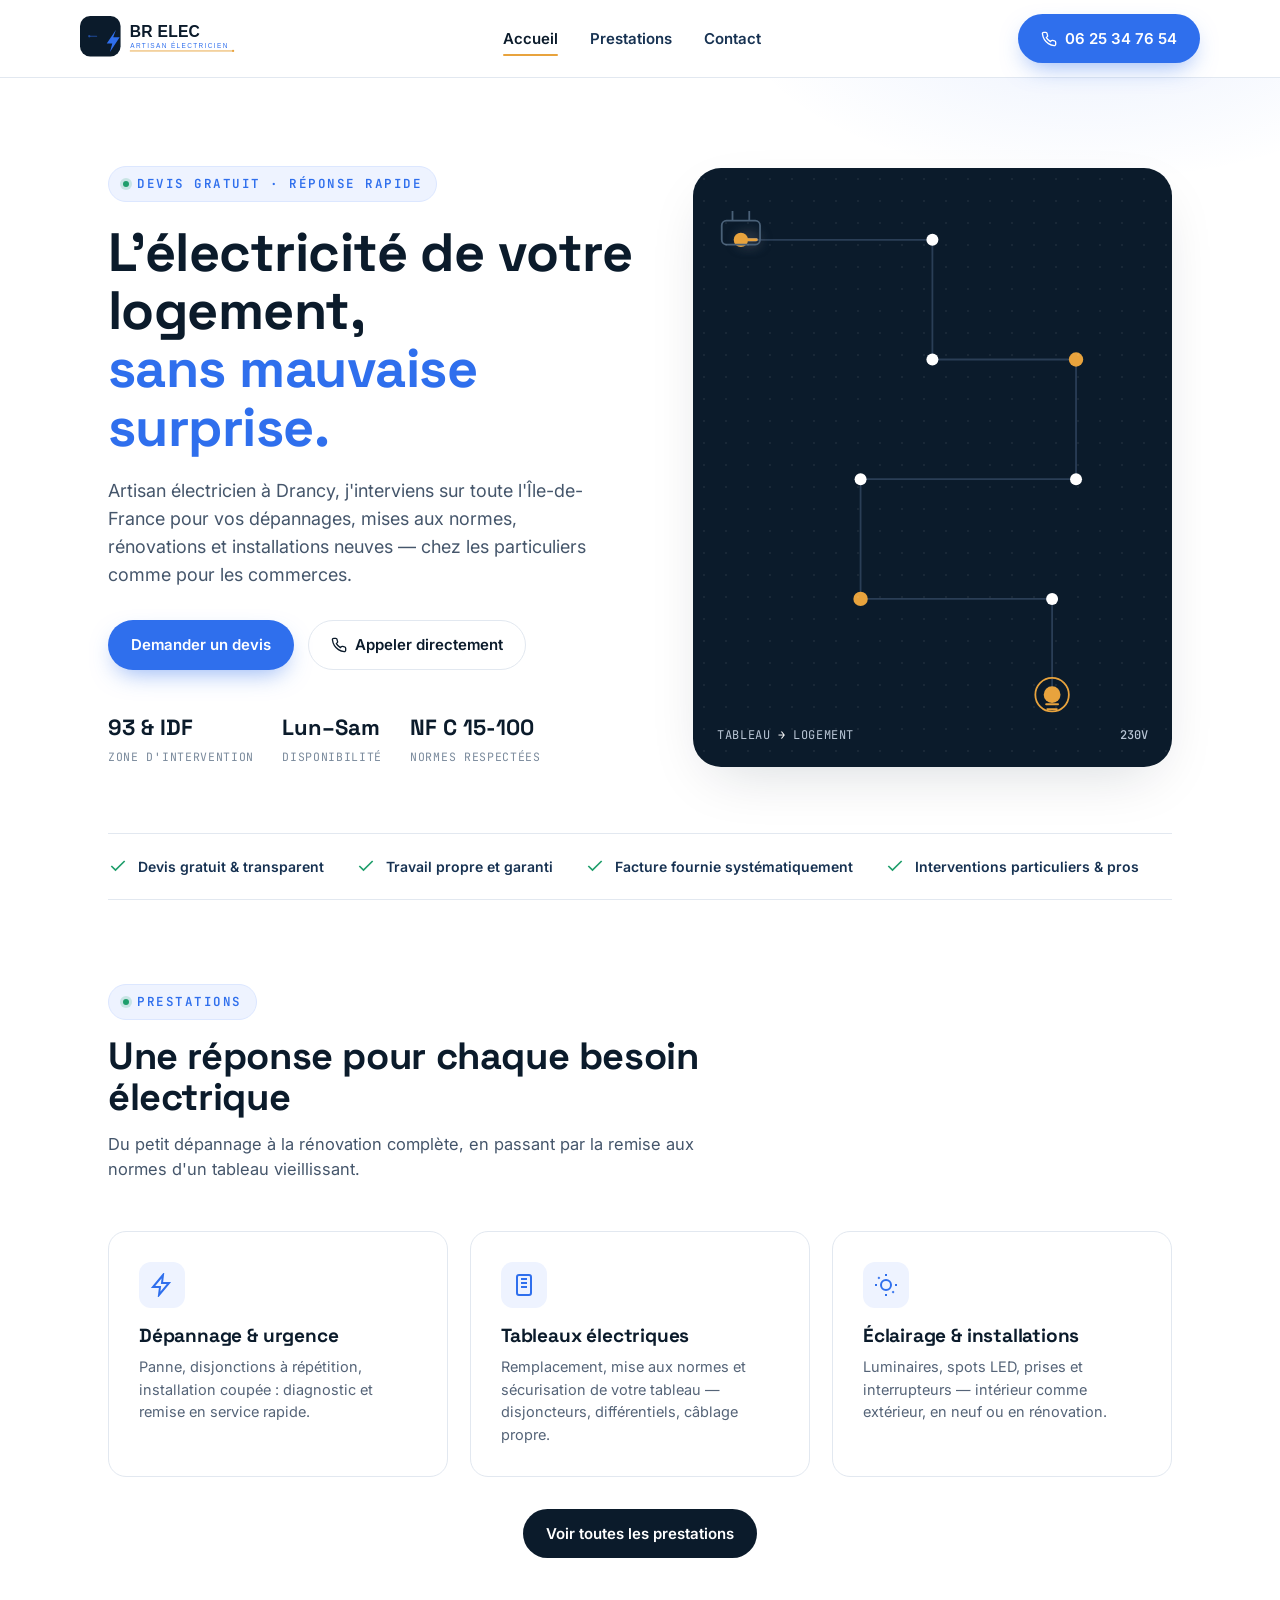
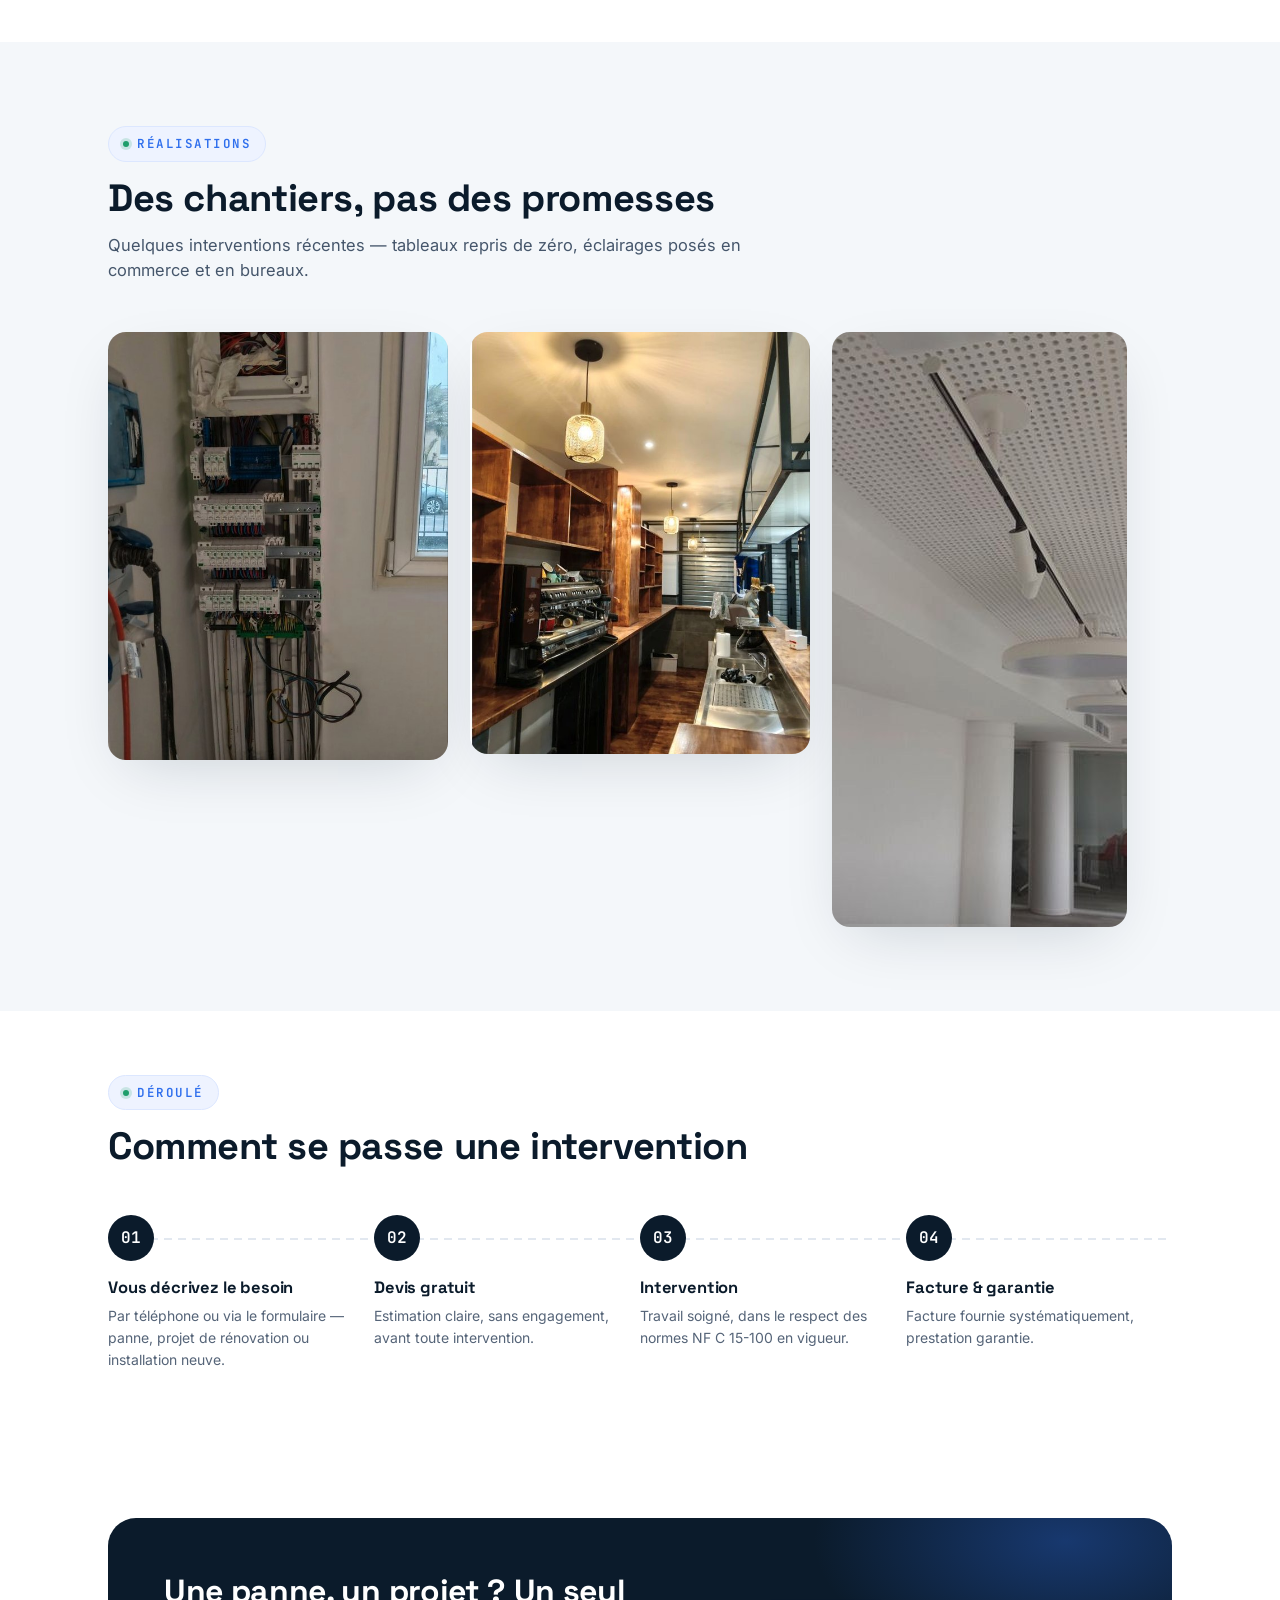
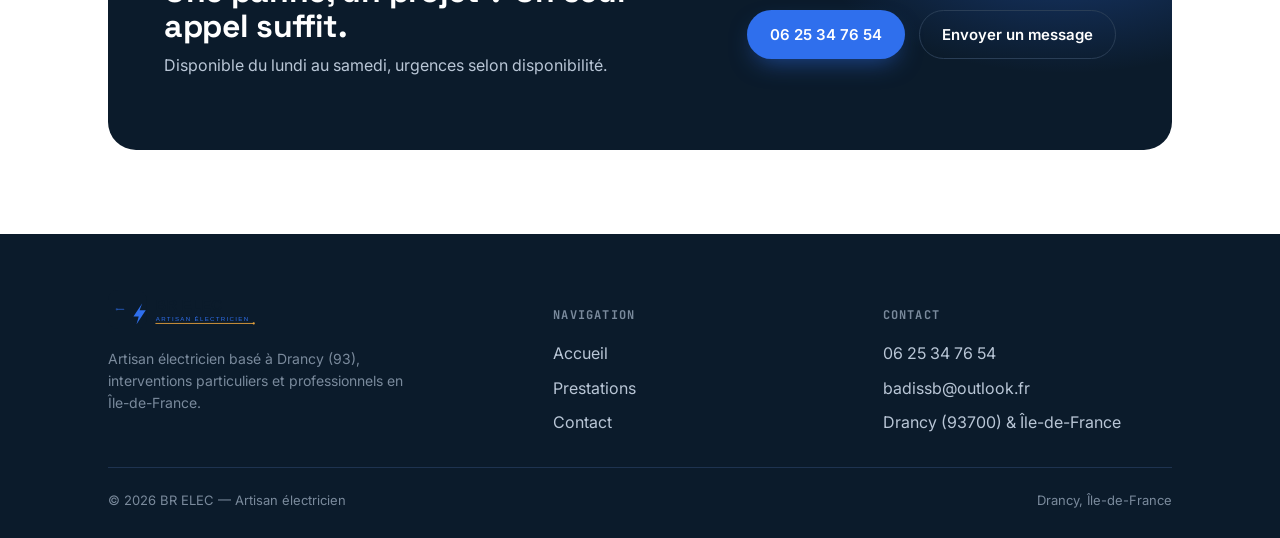
==== index.html @ b72dbd29 "Site vitrine BR ELEC — accueil, prestations, contact" ====
<!doctype html>
<html lang="fr">
<head>
<meta charset="UTF-8">
<meta name="viewport" content="width=device-width, initial-scale=1.0">
<title>BR ELEC — Artisan électricien à Drancy &amp; Île-de-France</title>
<meta name="description" content="Artisan électricien à Drancy (93). Dépannage, mise aux normes, tableaux électriques, rénovation, éclairage. Devis gratuit, intervention rapide en Île-de-France.">
<link rel="icon" type="image/svg+xml" href="assets/logo-mark.svg">
<link rel="stylesheet" href="assets/style.css">
</head>
<body>

<header class="site">
  <div class="wrap site-nav">
    <a href="index.html" class="brand"><img src="assets/logo-full.svg" alt="BR ELEC — Artisan électricien"></a>
    <nav class="links">
      <a href="index.html" class="current">Accueil</a>
      <a href="services.html">Prestations</a>
      <a href="contact.html">Contact</a>
    </nav>
    <a href="tel:+33625347654" class="btn btn-primary">
      <svg width="16" height="16" viewBox="0 0 24 24" fill="none" stroke="currentColor" stroke-width="2"><path d="M22 16.92v3a2 2 0 0 1-2.18 2 19.79 19.79 0 0 1-8.63-3.07 19.5 19.5 0 0 1-6-6 19.79 19.79 0 0 1-3.07-8.67A2 2 0 0 1 4.11 2h3a2 2 0 0 1 2 1.72c.127.96.362 1.903.7 2.81a2 2 0 0 1-.45 2.11L8.09 9.91a16 16 0 0 0 6 6l1.27-1.27a2 2 0 0 1 2.11-.45c.907.338 1.85.573 2.81.7A2 2 0 0 1 22 16.92z"/></svg>
      06 25 34 76 54
    </a>
  </div>
</header>

<section class="hero">
  <div class="wrap hero-grid">
    <div>
      <div class="eyebrow"><span class="dot"></span>Devis gratuit · Réponse rapide</div>
      <h1>L'électricité de votre logement,<br><span class="accent">sans mauvaise surprise.</span></h1>
      <p class="lead">Artisan électricien à Drancy, j'interviens sur toute l'Île-de-France pour vos dépannages, mises aux normes, rénovations et installations neuves — chez les particuliers comme pour les commerces.</p>
      <div class="hero-cta">
        <a href="contact.html" class="btn btn-primary">Demander un devis</a>
        <a href="tel:+33625347654" class="btn btn-ghost">
          <svg width="16" height="16" viewBox="0 0 24 24" fill="none" stroke="currentColor" stroke-width="2"><path d="M22 16.92v3a2 2 0 0 1-2.18 2 19.79 19.79 0 0 1-8.63-3.07 19.5 19.5 0 0 1-6-6 19.79 19.79 0 0 1-3.07-8.67A2 2 0 0 1 4.11 2h3a2 2 0 0 1 2 1.72c.127.96.362 1.903.7 2.81a2 2 0 0 1-.45 2.11L8.09 9.91a16 16 0 0 0 6 6l1.27-1.27a2 2 0 0 1 2.11-.45c.907.338 1.85.573 2.81.7A2 2 0 0 1 22 16.92z"/></svg>
          Appeler directement
        </a>
      </div>
      <div class="hero-facts">
        <div class="fact"><b>93 &amp; IDF</b><span>Zone d'intervention</span></div>
        <div class="fact"><b>Lun–Sam</b><span>Disponibilité</span></div>
        <div class="fact"><b>NF C 15-100</b><span>Normes respectées</span></div>
      </div>
    </div>

    <div class="circuit" aria-hidden="true">
      <div class="grid-dots"></div>
      <svg viewBox="0 0 400 500" xmlns="http://www.w3.org/2000/svg">
        <!-- dim base schematic -->
        <path class="trace-line dim" d="M40 60 H200 V160 H320 V260 H140 V360 H300 V440" />
        <!-- animated live traces -->
        <path class="trace-line" d="M40 60 H200 V160 H320 V260 H140 V360 H300 V440" pathLength="466" />
        <path class="trace-line copper" d="M40 60 H200 V160 H320 V260 H140 V360 H300 V440" pathLength="466" />
        <!-- nodes -->
        <circle class="node on" cx="40" cy="60" r="6"/>
        <circle class="node" cx="200" cy="60" r="5"/>
        <circle class="node" cx="200" cy="160" r="5"/>
        <circle class="node on" cx="320" cy="160" r="6"/>
        <circle class="node" cx="320" cy="260" r="5"/>
        <circle class="node" cx="140" cy="260" r="5"/>
        <circle class="node on" cx="140" cy="360" r="6"/>
        <circle class="node" cx="300" cy="360" r="5"/>
        <circle class="node on" cx="300" cy="440" r="7"/>
        <!-- plug glyph at start -->
        <g transform="translate(24,44)">
          <rect x="0" y="0" width="32" height="20" rx="4" fill="none" stroke="#4A6178" stroke-width="1.5"/>
          <line x1="9" y1="0" x2="9" y2="-8" stroke="#4A6178" stroke-width="1.5"/>
          <line x1="23" y1="0" x2="23" y2="-8" stroke="#4A6178" stroke-width="1.5"/>
        </g>
        <!-- bulb glyph at end -->
        <g transform="translate(300,440)">
          <circle cx="0" cy="0" r="14" fill="none" stroke="#E8A33D" stroke-width="1.5"/>
          <path d="M-5 8 H5 M-4 12 H4" stroke="#E8A33D" stroke-width="1.5" stroke-linecap="round"/>
        </g>
      </svg>
      <div class="circuit-caption">
        <span>TABLEAU <b>&#8594;</b> LOGEMENT</span>
        <span class="mono" style="text-transform:none;letter-spacing:normal;">230V</span>
      </div>
    </div>
  </div>
</section>

<div class="wrap">
  <div class="trust-bar">
    <div class="trust-item">
      <svg viewBox="0 0 24 24" fill="none" stroke="#1E9E6B" stroke-width="2"><path d="M20 6L9 17l-5-5"/></svg>
      Devis gratuit &amp; transparent
    </div>
    <div class="trust-item">
      <svg viewBox="0 0 24 24" fill="none" stroke="#1E9E6B" stroke-width="2"><path d="M20 6L9 17l-5-5"/></svg>
      Travail propre et garanti
    </div>
    <div class="trust-item">
      <svg viewBox="0 0 24 24" fill="none" stroke="#1E9E6B" stroke-width="2"><path d="M20 6L9 17l-5-5"/></svg>
      Facture fournie systématiquement
    </div>
    <div class="trust-item">
      <svg viewBox="0 0 24 24" fill="none" stroke="#1E9E6B" stroke-width="2"><path d="M20 6L9 17l-5-5"/></svg>
      Interventions particuliers &amp; pros
    </div>
  </div>
</div>

<section>
  <div class="wrap">
    <div class="section-head">
      <div class="eyebrow"><span class="dot"></span>Prestations</div>
      <h2>Une réponse pour chaque besoin électrique</h2>
      <p>Du petit dépannage à la rénovation complète, en passant par la remise aux normes d'un tableau vieillissant.</p>
    </div>

    <div class="grid-3">
      <div class="card">
        <div class="icon-badge">
          <svg viewBox="0 0 24 24" fill="none" stroke="currentColor" stroke-width="2"><path d="M13 2L3 14h7l-1 8 10-12h-7l1-8z"/></svg>
        </div>
        <h3>Dépannage &amp; urgence</h3>
        <p>Panne, disjonctions à répétition, installation coupée : diagnostic et remise en service rapide.</p>
      </div>
      <div class="card">
        <div class="icon-badge">
          <svg viewBox="0 0 24 24" fill="none" stroke="currentColor" stroke-width="2"><rect x="5" y="2" width="14" height="20" rx="2"/><line x1="9" y1="6" x2="15" y2="6"/><line x1="9" y1="10" x2="15" y2="10"/><line x1="9" y1="14" x2="15" y2="14"/></svg>
        </div>
        <h3>Tableaux électriques</h3>
        <p>Remplacement, mise aux normes et sécurisation de votre tableau — disjoncteurs, différentiels, câblage propre.</p>
      </div>
      <div class="card">
        <div class="icon-badge">
          <svg viewBox="0 0 24 24" fill="none" stroke="currentColor" stroke-width="2"><circle cx="12" cy="12" r="5"/><line x1="12" y1="1" x2="12" y2="3"/><line x1="12" y1="21" x2="12" y2="23"/><line x1="4.2" y1="4.2" x2="5.6" y2="5.6"/><line x1="18.4" y1="18.4" x2="19.8" y2="19.8"/><line x1="1" y1="12" x2="3" y2="12"/><line x1="21" y1="12" x2="23" y2="12"/></svg>
        </div>
        <h3>Éclairage &amp; installations</h3>
        <p>Luminaires, spots LED, prises et interrupteurs — intérieur comme extérieur, en neuf ou en rénovation.</p>
      </div>
    </div>

    <div style="margin-top:32px; text-align:center;">
      <a href="services.html" class="btn btn-dark">Voir toutes les prestations</a>
    </div>
  </div>
</section>

<section class="on-mist">
  <div class="wrap">
    <div class="section-head">
      <div class="eyebrow"><span class="dot"></span>Réalisations</div>
      <h2>Des chantiers, pas des promesses</h2>
      <p>Quelques interventions récentes — tableaux repris de zéro, éclairages posés en commerce et en bureaux.</p>
    </div>
    <div class="grid-3">
      <img src="assets/photos/tableau-electrique-02.jpg" alt="Tableau électrique complet refait par BR ELEC, câblage soigné" style="border-radius:var(--radius); box-shadow:var(--shadow);">
      <img src="assets/photos/chantier-bar-eclairage.jpg" alt="Éclairage suspendu posé par BR ELEC dans un commerce" style="border-radius:var(--radius); box-shadow:var(--shadow);">
      <img src="assets/photos/chantier-rail-spots.jpg" alt="Rail de spots LED installé par BR ELEC en plafond de bureaux" style="border-radius:var(--radius); box-shadow:var(--shadow);">
    </div>
  </div>
</section>

<section class="tight">
  <div class="wrap">
    <div class="section-head">
      <div class="eyebrow"><span class="dot"></span>Déroulé</div>
      <h2>Comment se passe une intervention</h2>
    </div>
    <div class="process">
      <div class="step">
        <div class="num">01</div>
        <h3>Vous décrivez le besoin</h3>
        <p>Par téléphone ou via le formulaire — panne, projet de rénovation ou installation neuve.</p>
      </div>
      <div class="step">
        <div class="num">02</div>
        <h3>Devis gratuit</h3>
        <p>Estimation claire, sans engagement, avant toute intervention.</p>
      </div>
      <div class="step">
        <div class="num">03</div>
        <h3>Intervention</h3>
        <p>Travail soigné, dans le respect des normes NF C 15-100 en vigueur.</p>
      </div>
      <div class="step">
        <div class="num">04</div>
        <h3>Facture &amp; garantie</h3>
        <p>Facture fournie systématiquement, prestation garantie.</p>
      </div>
    </div>
  </div>
</section>

<section>
  <div class="wrap">
    <div class="cta-band">
      <div class="inner">
        <div>
          <h2>Une panne, un projet ? Un seul appel suffit.</h2>
          <p>Disponible du lundi au samedi, urgences selon disponibilité.</p>
        </div>
        <div class="actions">
          <a href="tel:+33625347654" class="btn btn-primary">06 25 34 76 54</a>
          <a href="contact.html" class="btn btn-ghost" style="border-color:#2A3E56;color:white;">Envoyer un message</a>
        </div>
      </div>
    </div>
  </div>
</section>

<footer class="site">
  <div class="wrap">
    <div class="footer-grid">
      <div>
        <img src="assets/logo-full.svg" alt="BR ELEC" style="height:44px; margin-bottom:6px;">
        <p class="tagline">Artisan électricien basé à Drancy (93), interventions particuliers et professionnels en Île-de-France.</p>
      </div>
      <div>
        <h4>Navigation</h4>
        <ul>
          <li><a href="index.html">Accueil</a></li>
          <li><a href="services.html">Prestations</a></li>
          <li><a href="contact.html">Contact</a></li>
        </ul>
      </div>
      <div>
        <h4>Contact</h4>
        <ul>
          <li><a href="tel:+33625347654">06 25 34 76 54</a></li>
          <li><a href="mailto:badissb@outlook.fr">badissb@outlook.fr</a></li>
          <li>Drancy (93700) &amp; Île-de-France</li>
        </ul>
      </div>
    </div>
    <div class="footer-bottom">
      <span>© 2026 BR ELEC — Artisan électricien</span>
      <span>Drancy, Île-de-France</span>
    </div>
  </div>
</footer>

</body>
</html>
---- assets/style.css ----
/* ============================================================
   BR ELEC — Design tokens
   Palette:
     --ink      #0B1B2B  deep navy-black (text, dark surfaces)
     --ink-soft #173252  secondary dark
     --paper    #FFFFFF  pure white
     --mist     #F4F7FA  soft blue-white surface
     --line     #E2E8F0  hairline borders
     --volt     #2F6FED  electric blue (primary accent — "live wire")
     --volt-soft #5C93FF
     --copper   #E8A33D  copper accent ("bare wire" warmth)
     --safe     #1E9E6B  conformity green
   Type:
     Display  — 'Space Grotesk' (technical, geometric)
     Body     — 'Inter'
     Mono/spec — 'JetBrains Mono' (norms, specs, labels)
   ============================================================ */

@import url('https://fonts.googleapis.com/css2?family=Space+Grotesk:wght@500;600;700&family=Inter:wght@400;500;600;700&family=JetBrains+Mono:wght@500;600&display=swap');

:root {
  --ink: #0B1B2B;
  --ink-soft: #173252;
  --paper: #FFFFFF;
  --mist: #F4F7FA;
  --line: #E2E8F0;
  --volt: #2F6FED;
  --volt-soft: #5C93FF;
  --copper: #E8A33D;
  --safe: #1E9E6B;
  --shadow: 0 20px 60px -20px rgba(11, 27, 43, 0.18);
  --radius: 18px;
}

* { box-sizing: border-box; }

html { scroll-behavior: smooth; }

body {
  margin: 0;
  font-family: 'Inter', sans-serif;
  color: var(--ink);
  background: var(--paper);
  -webkit-font-smoothing: antialiased;
  line-height: 1.55;
}

h1, h2, h3, .display {
  font-family: 'Space Grotesk', sans-serif;
  font-weight: 700;
  letter-spacing: -0.01em;
  line-height: 1.08;
  margin: 0;
}

.mono {
  font-family: 'JetBrains Mono', monospace;
  font-weight: 500;
  letter-spacing: 0.06em;
  text-transform: uppercase;
}

a { color: inherit; text-decoration: none; }

img, svg { display: block; max-width: 100%; }

.wrap {
  max-width: 1120px;
  margin: 0 auto;
  padding: 0 28px;
}

/* ---------- Header ---------- */

header.site {
  position: sticky;
  top: 0;
  z-index: 50;
  background: rgba(255, 255, 255, 0.88);
  backdrop-filter: blur(10px);
  border-bottom: 1px solid var(--line);
}

.site-nav {
  display: flex;
  align-items: center;
  justify-content: space-between;
  padding: 14px 0;
}

.brand img { height: 46px; width: auto; }

nav.links {
  display: flex;
  align-items: center;
  gap: 32px;
  font-size: 15px;
  font-weight: 600;
}

nav.links a {
  color: var(--ink-soft);
  position: relative;
  padding: 4px 0;
  transition: color 0.15s ease;
}
nav.links a:hover { color: var(--volt); }
nav.links a.current { color: var(--ink); }
nav.links a.current::after {
  content: '';
  position: absolute;
  left: 0; right: 0; bottom: -2px;
  height: 2px;
  background: var(--copper);
  border-radius: 2px;
}

.btn {
  display: inline-flex;
  align-items: center;
  gap: 8px;
  padding: 12px 22px;
  border-radius: 999px;
  font-weight: 600;
  font-size: 15px;
  border: 1px solid transparent;
  cursor: pointer;
  transition: transform 0.15s ease, box-shadow 0.15s ease, background 0.15s ease;
}
.btn-primary {
  background: var(--volt);
  color: white;
  box-shadow: 0 10px 24px -8px rgba(47, 111, 237, 0.55);
}
.btn-primary:hover { transform: translateY(-1px); box-shadow: 0 14px 30px -8px rgba(47, 111, 237, 0.6); }
.btn-ghost {
  background: transparent;
  border-color: var(--line);
  color: var(--ink);
}
.btn-ghost:hover { border-color: var(--volt); color: var(--volt); }
.btn-dark {
  background: var(--ink);
  color: white;
}
.btn-dark:hover { transform: translateY(-1px); }

/* ---------- Hero ---------- */

.hero {
  position: relative;
  padding: 88px 0 64px;
  background:
    radial-gradient(600px 300px at 85% -10%, rgba(47,111,237,0.10), transparent 60%),
    var(--paper);
  overflow: hidden;
}

.hero-grid {
  display: grid;
  grid-template-columns: 1.05fr 0.95fr;
  gap: 56px;
  align-items: center;
}

.eyebrow {
  display: inline-flex;
  align-items: center;
  gap: 8px;
  font-family: 'JetBrains Mono', monospace;
  font-size: 12.5px;
  font-weight: 600;
  letter-spacing: 0.12em;
  text-transform: uppercase;
  color: var(--volt);
  background: #EEF3FF;
  border: 1px solid #DCE7FF;
  padding: 7px 14px;
  border-radius: 999px;
  margin-bottom: 22px;
}
.eyebrow .dot {
  width: 6px; height: 6px; border-radius: 50%;
  background: var(--safe);
  box-shadow: 0 0 0 3px rgba(30,158,107,0.18);
}

.hero h1 {
  font-size: clamp(34px, 4.6vw, 54px);
  color: var(--ink);
}
.hero h1 .accent { color: var(--volt); }

.hero p.lead {
  margin-top: 20px;
  font-size: 18px;
  color: #45566B;
  max-width: 46ch;
}

.hero-cta {
  margin-top: 32px;
  display: flex;
  flex-wrap: wrap;
  gap: 14px;
}

.hero-facts {
  margin-top: 40px;
  display: flex;
  gap: 28px;
  flex-wrap: wrap;
}
.hero-facts .fact {
  font-family: 'JetBrains Mono', monospace;
}
.hero-facts .fact b {
  display: block;
  font-family: 'Space Grotesk', sans-serif;
  font-size: 22px;
  color: var(--ink);
}
.hero-facts .fact span {
  font-size: 11.5px;
  color: #7A8A9C;
  letter-spacing: 0.06em;
  text-transform: uppercase;
}

/* ---------- Signature element: the circuit trace ---------- */

.circuit {
  position: relative;
  aspect-ratio: 4 / 5;
  background: var(--ink);
  border-radius: 28px;
  overflow: hidden;
  box-shadow: var(--shadow);
}
.circuit svg { width: 100%; height: 100%; }
.circuit .grid-dots {
  position: absolute; inset: 0;
  background-image: radial-gradient(rgba(255,255,255,0.06) 1px, transparent 1px);
  background-size: 22px 22px;
}
.circuit-caption {
  position: absolute;
  left: 24px; bottom: 22px; right: 24px;
  color: #B9C6D6;
  font-family: 'JetBrains Mono', monospace;
  font-size: 12px;
  letter-spacing: 0.05em;
  display: flex;
  justify-content: space-between;
}
.circuit-caption b { color: white; }

.trace-line {
  fill: none;
  stroke: var(--volt);
  stroke-width: 2.5;
  stroke-linecap: round;
  stroke-dasharray: 6 460;
  stroke-dashoffset: 0;
  animation: travel 5.5s ease-in-out infinite;
  filter: drop-shadow(0 0 6px rgba(47,111,237,0.9));
}
.trace-line.copper {
  stroke: var(--copper);
  animation-delay: 1.8s;
  filter: drop-shadow(0 0 6px rgba(232,163,61,0.9));
}
.trace-line.dim {
  stroke: #2A3E56;
  stroke-width: 1.5;
  stroke-dasharray: none;
  animation: none;
  filter: none;
}
@keyframes travel {
  0%   { stroke-dashoffset: 466; opacity: 0.2; }
  8%   { opacity: 1; }
  50%  { stroke-dashoffset: 0; opacity: 1; }
  60%  { opacity: 0.15; }
  100% { stroke-dashoffset: -466; opacity: 0.15; }
}
.node {
  fill: var(--paper);
}
.node.on { fill: var(--copper); }

@media (prefers-reduced-motion: reduce) {
  .trace-line { animation: none; stroke-dasharray: none; opacity: 0.9; }
}

/* ---------- Sections ---------- */

section { padding: 84px 0; }
section.tight { padding: 64px 0; }
section.on-mist { background: var(--mist); }

.section-head {
  max-width: 640px;
  margin-bottom: 48px;
}
.section-head .eyebrow { margin-bottom: 16px; }
.section-head h2 { font-size: clamp(28px, 3.4vw, 38px); }
.section-head p { margin-top: 14px; color: #45566B; font-size: 16.5px; }

/* Trust bar */
.trust-bar {
  display: flex;
  flex-wrap: wrap;
  gap: 12px 32px;
  padding: 22px 0;
  border-top: 1px solid var(--line);
  border-bottom: 1px solid var(--line);
}
.trust-item {
  display: flex;
  align-items: center;
  gap: 10px;
  font-size: 14px;
  font-weight: 600;
  color: var(--ink-soft);
}
.trust-item svg { width: 20px; height: 20px; flex-shrink: 0; }

/* Cards grid */
.grid-3 {
  display: grid;
  grid-template-columns: repeat(3, 1fr);
  gap: 22px;
}
.grid-2 {
  display: grid;
  grid-template-columns: 1fr 1fr;
  gap: 22px;
}

.card {
  background: var(--paper);
  border: 1px solid var(--line);
  border-radius: var(--radius);
  padding: 30px;
  transition: border-color 0.2s ease, transform 0.2s ease, box-shadow 0.2s ease;
}
.card:hover {
  border-color: #C9DAFF;
  transform: translateY(-3px);
  box-shadow: var(--shadow);
}
.card .icon-badge {
  width: 46px; height: 46px;
  border-radius: 12px;
  background: #EEF3FF;
  display: flex; align-items: center; justify-content: center;
  margin-bottom: 18px;
}
.card .icon-badge svg { width: 24px; height: 24px; stroke: var(--volt); }
.card h3 { font-size: 19px; margin-bottom: 10px; }
.card p { color: #556478; font-size: 14.5px; margin: 0; }

.card-list {
  margin-top: 16px;
  padding-top: 16px;
  border-top: 1px dashed var(--line);
  list-style: none;
  padding-left: 0;
  display: flex;
  flex-direction: column;
  gap: 8px;
}
.card-list li {
  font-size: 13.5px;
  color: #45566B;
  display: flex;
  gap: 8px;
  align-items: flex-start;
}
.card-list li::before {
  content: '';
  width: 6px; height: 6px;
  border-radius: 50%;
  background: var(--copper);
  margin-top: 7px;
  flex-shrink: 0;
}

/* Process steps */
.process {
  display: grid;
  grid-template-columns: repeat(4, 1fr);
  gap: 0;
  position: relative;
}
.process::before {
  content: '';
  position: absolute;
  top: 23px; left: 0; right: 0;
  height: 2px;
  background: repeating-linear-gradient(90deg, var(--line) 0 8px, transparent 8px 14px);
}
.step {
  position: relative;
  padding-right: 20px;
}
.step .num {
  width: 46px; height: 46px;
  border-radius: 50%;
  background: var(--ink);
  color: white;
  display: flex; align-items: center; justify-content: center;
  font-family: 'JetBrains Mono', monospace;
  font-weight: 600;
  position: relative;
  z-index: 2;
  margin-bottom: 18px;
}
.step h3 { font-size: 16.5px; margin-bottom: 8px; }
.step p { font-size: 14px; color: #556478; margin: 0; }

/* CTA band */
.cta-band {
  background: var(--ink);
  border-radius: 28px;
  padding: 56px;
  position: relative;
  overflow: hidden;
  color: white;
}
.cta-band::before {
  content: '';
  position: absolute; inset: 0;
  background: radial-gradient(420px 220px at 90% 10%, rgba(47,111,237,0.35), transparent 60%);
}
.cta-band .inner {
  position: relative;
  display: flex;
  align-items: center;
  justify-content: space-between;
  gap: 32px;
  flex-wrap: wrap;
}
.cta-band h2 { font-size: clamp(24px, 3vw, 32px); color: white; max-width: 480px; }
.cta-band p { color: #B9C6D6; margin-top: 10px; }
.cta-band .actions { display: flex; gap: 14px; flex-wrap: wrap; }

/* Zone map-ish */
.zone-box {
  border: 1px solid var(--line);
  border-radius: var(--radius);
  padding: 28px;
  background: var(--mist);
}
.zone-tags {
  display: flex; flex-wrap: wrap; gap: 10px;
  margin-top: 18px;
}
.zone-tags span {
  font-family: 'JetBrains Mono', monospace;
  font-size: 12.5px;
  padding: 7px 12px;
  background: white;
  border: 1px solid var(--line);
  border-radius: 999px;
  color: var(--ink-soft);
}

/* Contact page specifics */
.contact-grid {
  display: grid;
  grid-template-columns: 1fr 1fr;
  gap: 40px;
  align-items: start;
}
.contact-card {
  border: 1px solid var(--line);
  border-radius: var(--radius);
  padding: 32px;
}
.contact-row {
  display: flex;
  gap: 16px;
  padding: 18px 0;
  border-bottom: 1px solid var(--line);
}
.contact-row:last-child { border-bottom: none; }
.contact-row .icon-badge {
  width: 40px; height: 40px;
  border-radius: 10px;
  background: #EEF3FF;
  display: flex; align-items: center; justify-content: center;
  flex-shrink: 0;
}
.contact-row .icon-badge svg { width: 20px; height: 20px; stroke: var(--volt); }
.contact-row .label { font-size: 12px; text-transform: uppercase; letter-spacing: 0.06em; color: #7A8A9C; font-family: 'JetBrains Mono', monospace; }
.contact-row .value { font-size: 16px; font-weight: 600; margin-top: 2px; }
.contact-row .value.small { font-size: 14px; font-weight: 500; color: #45566B; }

form.quote {
  display: flex;
  flex-direction: column;
  gap: 16px;
}
form.quote label {
  font-size: 13px;
  font-weight: 600;
  color: var(--ink-soft);
  margin-bottom: 6px;
  display: block;
}
form.quote input,
form.quote select,
form.quote textarea {
  width: 100%;
  padding: 13px 14px;
  border-radius: 12px;
  border: 1px solid var(--line);
  font-family: 'Inter', sans-serif;
  font-size: 14.5px;
  background: var(--mist);
  color: var(--ink);
}
form.quote input:focus,
form.quote select:focus,
form.quote textarea:focus {
  outline: 2px solid var(--volt);
  outline-offset: 1px;
  background: white;
}
form.quote textarea { resize: vertical; min-height: 110px; }
.field-row { display: grid; grid-template-columns: 1fr 1fr; gap: 16px; }

/* Footer */
footer.site {
  background: var(--ink);
  color: #B9C6D6;
  padding: 56px 0 28px;
}
.footer-grid {
  display: grid;
  grid-template-columns: 1.4fr 1fr 1fr;
  gap: 40px;
  padding-bottom: 32px;
  border-bottom: 1px solid #1E3350;
}
footer.site h4 {
  font-family: 'JetBrains Mono', monospace;
  font-size: 12px;
  letter-spacing: 0.1em;
  text-transform: uppercase;
  color: #7A8A9C;
  margin-bottom: 16px;
}
footer.site ul { list-style: none; padding: 0; margin: 0; display: flex; flex-direction: column; gap: 10px; }
footer.site a:hover { color: white; }
footer.site p.tagline { color: #7A8A9C; font-size: 14px; margin-top: 14px; max-width: 34ch; }
.footer-bottom {
  padding-top: 22px;
  display: flex;
  justify-content: space-between;
  flex-wrap: wrap;
  gap: 10px;
  font-size: 13px;
  color: #7A8A9C;
}

/* Focus visibility */
a:focus-visible, button:focus-visible, input:focus-visible, textarea:focus-visible {
  outline: 2px solid var(--volt);
  outline-offset: 2px;
}

/* Responsive */
@media (max-width: 900px) {
  nav.links { display: none; }
  .hero-grid { grid-template-columns: 1fr; }
  .circuit { order: -1; aspect-ratio: 16/9; }
  .grid-3 { grid-template-columns: 1fr 1fr; }
  .grid-2 { grid-template-columns: 1fr; }
  .process { grid-template-columns: 1fr 1fr; row-gap: 32px; }
  .process::before { display: none; }
  .contact-grid { grid-template-columns: 1fr; }
  .footer-grid { grid-template-columns: 1fr; }
  .field-row { grid-template-columns: 1fr; }
}
@media (max-width: 560px) {
  .grid-3 { grid-template-columns: 1fr; }
  .process { grid-template-columns: 1fr; }
  .cta-band { padding: 32px 24px; }
  .cta-band .inner { flex-direction: column; align-items: flex-start; }
}
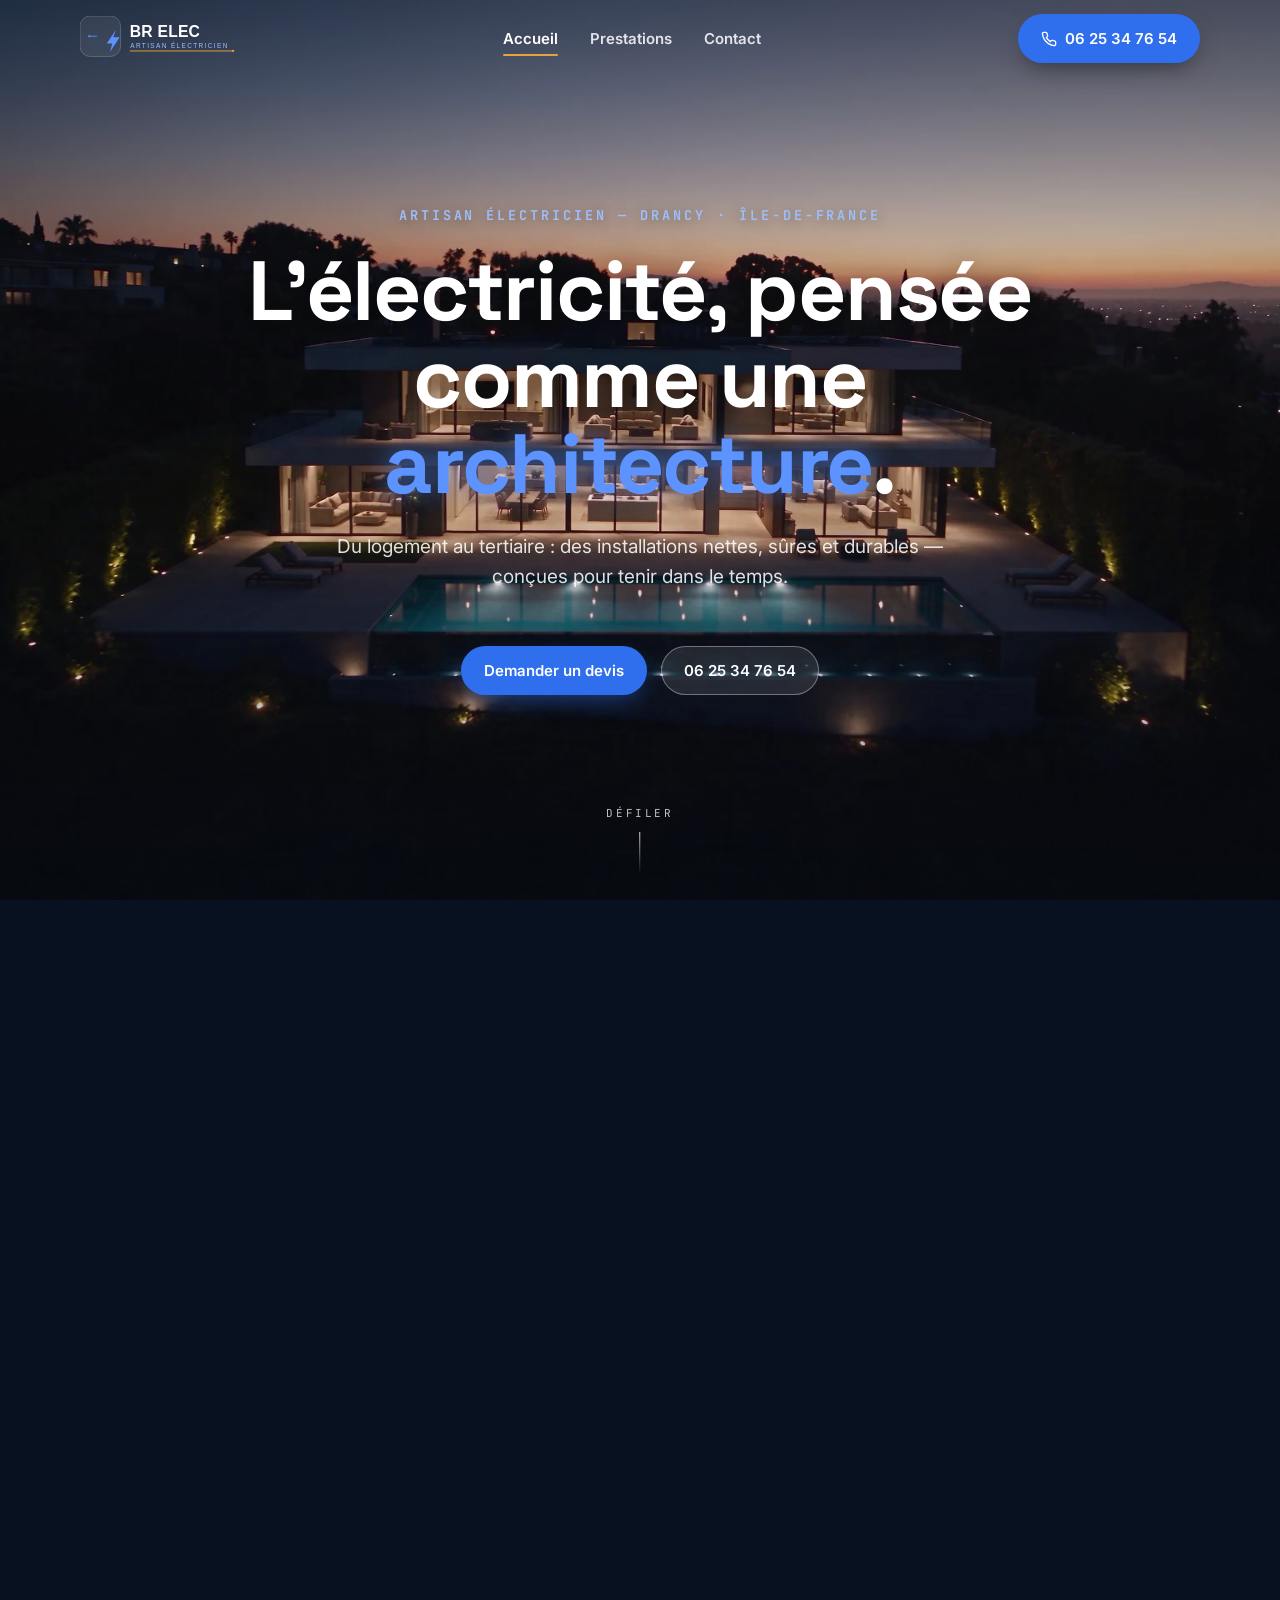
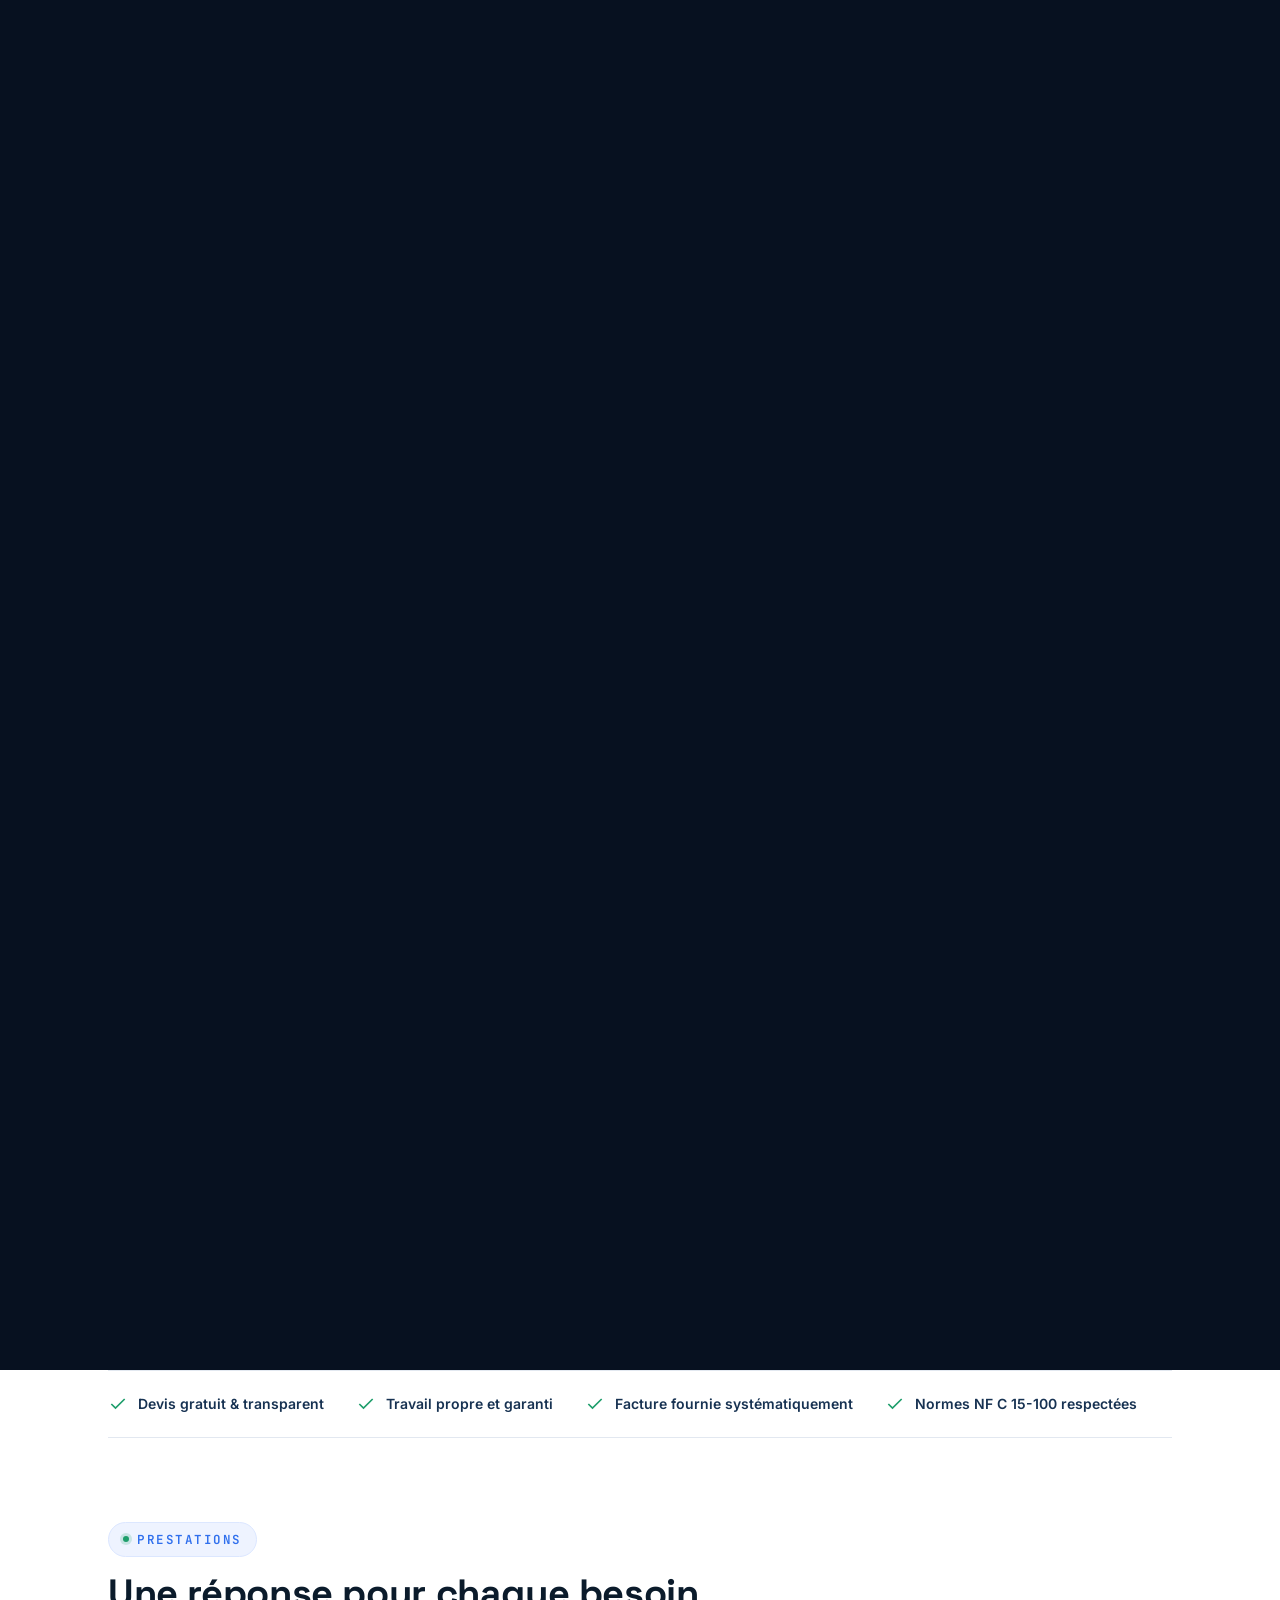
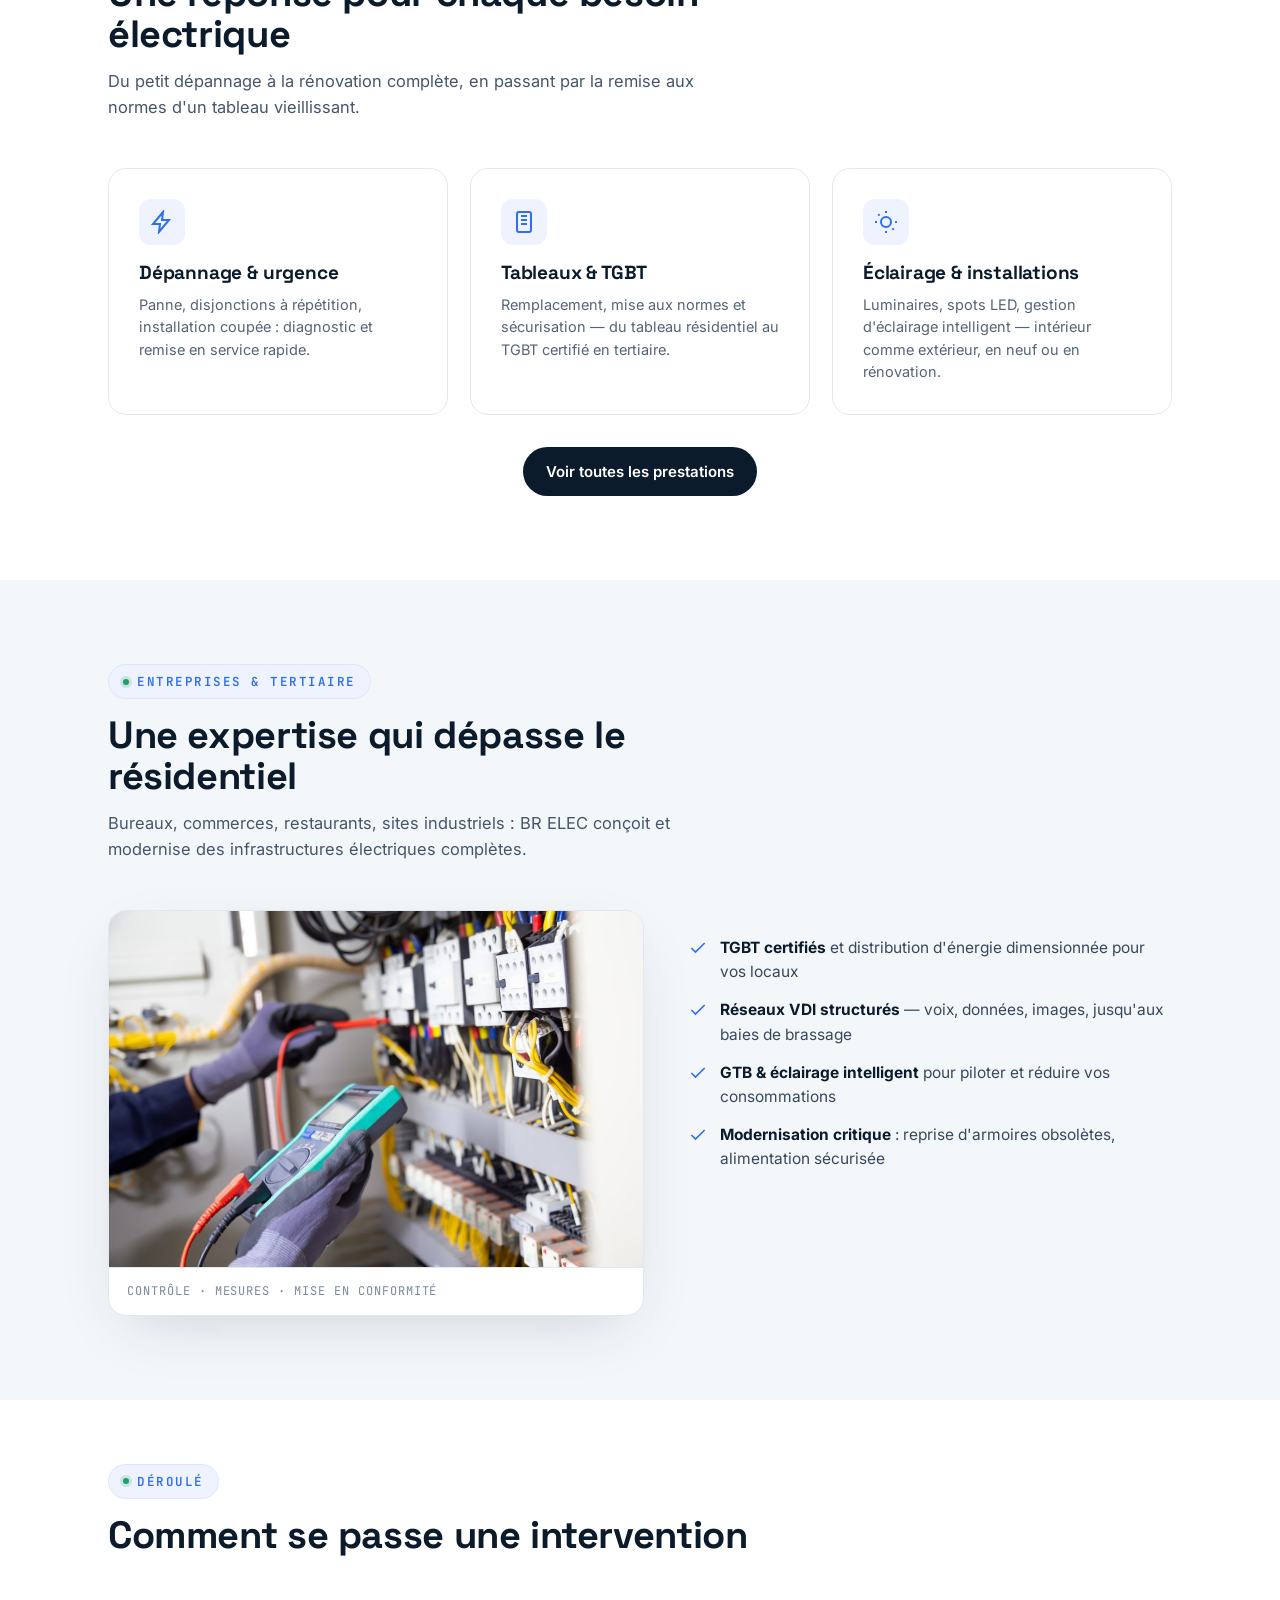
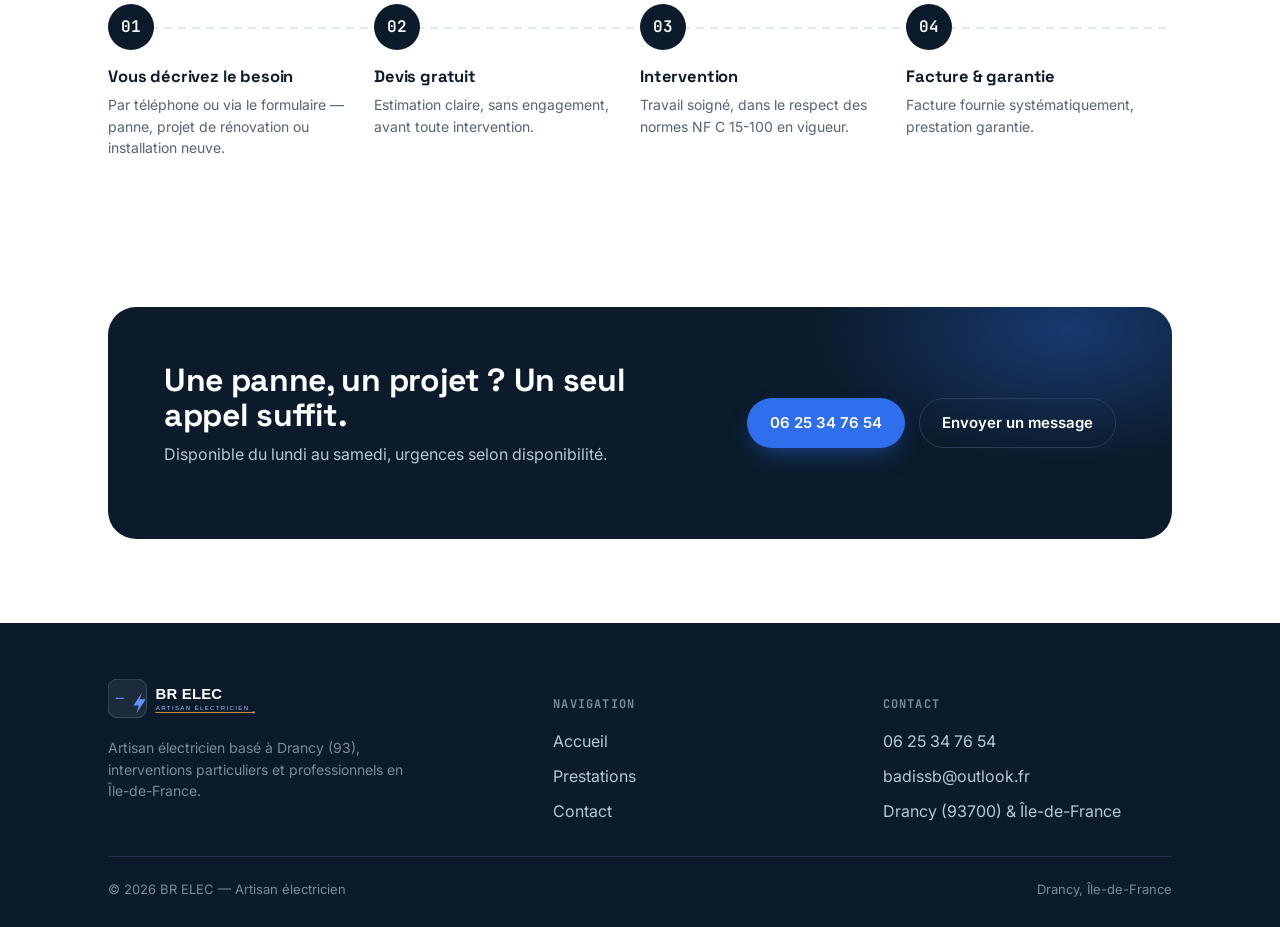
==== commit 259bc6da: "V2 — hero vidéo cinématique, section entreprises, refonte accueil" ====
--- a/index.html
+++ b/index.html
@@ -4,15 +4,19 @@
 <meta charset="UTF-8">
 <meta name="viewport" content="width=device-width, initial-scale=1.0">
 <title>BR ELEC — Artisan électricien à Drancy &amp; Île-de-France</title>
-<meta name="description" content="Artisan électricien à Drancy (93). Dépannage, mise aux normes, tableaux électriques, rénovation, éclairage. Devis gratuit, intervention rapide en Île-de-France.">
+<meta name="description" content="Artisan électricien à Drancy (93). Dépannage, mise aux normes, tableaux électriques, TGBT, VDI, rénovation, éclairage. Particuliers, commerces et tertiaire — devis gratuit en Île-de-France.">
 <link rel="icon" type="image/svg+xml" href="assets/logo-mark.svg">
+<link rel="preload" as="image" href="assets/brelec-hero-poster.jpg">
 <link rel="stylesheet" href="assets/style.css">
 </head>
 <body>
 
-<header class="site">
+<header class="site over-hero" id="siteHeader">
   <div class="wrap site-nav">
-    <a href="index.html" class="brand"><img src="assets/logo-full.svg" alt="BR ELEC — Artisan électricien"></a>
+    <a href="index.html" class="brand">
+      <img class="logo-dark" src="assets/logo-full.svg" alt="BR ELEC — Artisan électricien">
+      <img class="logo-light" src="assets/logo-full-white.svg" alt="BR ELEC — Artisan électricien">
+    </a>
     <nav class="links">
       <a href="index.html" class="current">Accueil</a>
       <a href="services.html">Prestations</a>
@@ -25,65 +29,46 @@
   </div>
 </header>
 
-<section class="hero">
-  <div class="wrap hero-grid">
-    <div>
-      <div class="eyebrow"><span class="dot"></span>Devis gratuit · Réponse rapide</div>
-      <h1>L'électricité de votre logement,<br><span class="accent">sans mauvaise surprise.</span></h1>
-      <p class="lead">Artisan électricien à Drancy, j'interviens sur toute l'Île-de-France pour vos dépannages, mises aux normes, rénovations et installations neuves — chez les particuliers comme pour les commerces.</p>
-      <div class="hero-cta">
+<!-- ============ CINEMATIC HERO ============ -->
+<section class="cine" id="cine" aria-label="Présentation BR ELEC">
+  <div class="cine-stage">
+    <video class="cine-video" id="cineVideo" autoplay muted loop playsinline preload="auto" poster="assets/brelec-hero-poster.jpg">
+      <source src="assets/brelec-hero.mp4" type="video/mp4">
+    </video>
+    <div class="cine-shade"></div>
+
+    <div class="cine-copy interactive" data-step="0">
+      <div class="cine-kicker">Artisan électricien — Drancy · Île-de-France</div>
+      <h1 class="cine-title">L'électricité, pensée comme une <span class="glow">architecture</span>.</h1>
+      <p class="cine-sub">Du logement au tertiaire : des installations nettes, sûres et durables — conçues pour tenir dans le temps.</p>
+      <div class="cine-actions">
         <a href="contact.html" class="btn btn-primary">Demander un devis</a>
-        <a href="tel:+33625347654" class="btn btn-ghost">
-          <svg width="16" height="16" viewBox="0 0 24 24" fill="none" stroke="currentColor" stroke-width="2"><path d="M22 16.92v3a2 2 0 0 1-2.18 2 19.79 19.79 0 0 1-8.63-3.07 19.5 19.5 0 0 1-6-6 19.79 19.79 0 0 1-3.07-8.67A2 2 0 0 1 4.11 2h3a2 2 0 0 1 2 1.72c.127.96.362 1.903.7 2.81a2 2 0 0 1-.45 2.11L8.09 9.91a16 16 0 0 0 6 6l1.27-1.27a2 2 0 0 1 2.11-.45c.907.338 1.85.573 2.81.7A2 2 0 0 1 22 16.92z"/></svg>
-          Appeler directement
-        </a>
-      </div>
-      <div class="hero-facts">
-        <div class="fact"><b>93 &amp; IDF</b><span>Zone d'intervention</span></div>
-        <div class="fact"><b>Lun–Sam</b><span>Disponibilité</span></div>
-        <div class="fact"><b>NF C 15-100</b><span>Normes respectées</span></div>
-      </div>
-    </div>
-
-    <div class="circuit" aria-hidden="true">
-      <div class="grid-dots"></div>
-      <svg viewBox="0 0 400 500" xmlns="http://www.w3.org/2000/svg">
-        <!-- dim base schematic -->
-        <path class="trace-line dim" d="M40 60 H200 V160 H320 V260 H140 V360 H300 V440" />
-        <!-- animated live traces -->
-        <path class="trace-line" d="M40 60 H200 V160 H320 V260 H140 V360 H300 V440" pathLength="466" />
-        <path class="trace-line copper" d="M40 60 H200 V160 H320 V260 H140 V360 H300 V440" pathLength="466" />
-        <!-- nodes -->
-        <circle class="node on" cx="40" cy="60" r="6"/>
-        <circle class="node" cx="200" cy="60" r="5"/>
-        <circle class="node" cx="200" cy="160" r="5"/>
-        <circle class="node on" cx="320" cy="160" r="6"/>
-        <circle class="node" cx="320" cy="260" r="5"/>
-        <circle class="node" cx="140" cy="260" r="5"/>
-        <circle class="node on" cx="140" cy="360" r="6"/>
-        <circle class="node" cx="300" cy="360" r="5"/>
-        <circle class="node on" cx="300" cy="440" r="7"/>
-        <!-- plug glyph at start -->
-        <g transform="translate(24,44)">
-          <rect x="0" y="0" width="32" height="20" rx="4" fill="none" stroke="#4A6178" stroke-width="1.5"/>
-          <line x1="9" y1="0" x2="9" y2="-8" stroke="#4A6178" stroke-width="1.5"/>
-          <line x1="23" y1="0" x2="23" y2="-8" stroke="#4A6178" stroke-width="1.5"/>
-        </g>
-        <!-- bulb glyph at end -->
-        <g transform="translate(300,440)">
-          <circle cx="0" cy="0" r="14" fill="none" stroke="#E8A33D" stroke-width="1.5"/>
-          <path d="M-5 8 H5 M-4 12 H4" stroke="#E8A33D" stroke-width="1.5" stroke-linecap="round"/>
-        </g>
-      </svg>
-      <div class="circuit-caption">
-        <span>TABLEAU <b>&#8594;</b> LOGEMENT</span>
-        <span class="mono" style="text-transform:none;letter-spacing:normal;">230V</span>
-      </div>
-    </div>
-  </div>
-</section>
-
-<div class="wrap">
+        <a href="tel:+33625347654" class="btn btn-glass">06 25 34 76 54</a>
+      </div>
+    </div>
+
+    <div class="cine-copy" data-step="1">
+      <div class="cine-kicker">Rénovation · Mise aux normes NF C 15-100</div>
+      <h2 class="cine-title">Chaque circuit repris.<br>Chaque départ <span class="glow">identifié</span>.</h2>
+      <p class="cine-sub">Tableaux, TGBT, réseau VDI — votre installation reprise de A à Z, câblage propre et repéré, conformité garantie.</p>
+    </div>
+
+    <div class="cine-copy interactive" data-step="2">
+      <div class="cine-kicker">Particuliers · Commerces · Tertiaire</div>
+      <h2 class="cine-title">BR <span class="glow">ELEC</span></h2>
+      <p class="cine-sub">Devis gratuit, réponse rapide. Disponible du lundi au samedi, urgences selon disponibilité.</p>
+      <div class="cine-actions">
+        <a href="contact.html" class="btn btn-primary">Parler de votre projet</a>
+      </div>
+    </div>
+
+    <div class="cine-white" id="cineWhite"></div>
+    <div class="cine-cue" id="cineCue">Défiler</div>
+  </div>
+</section>
+
+<!-- ============ TRUST BAR ============ -->
+<div class="wrap reveal">
   <div class="trust-bar">
     <div class="trust-item">
       <svg viewBox="0 0 24 24" fill="none" stroke="#1E9E6B" stroke-width="2"><path d="M20 6L9 17l-5-5"/></svg>
@@ -99,87 +84,112 @@
     </div>
     <div class="trust-item">
       <svg viewBox="0 0 24 24" fill="none" stroke="#1E9E6B" stroke-width="2"><path d="M20 6L9 17l-5-5"/></svg>
-      Interventions particuliers &amp; pros
+      Normes NF C 15-100 respectées
     </div>
   </div>
 </div>
 
+<!-- ============ PRESTATIONS ============ -->
 <section>
   <div class="wrap">
-    <div class="section-head">
+    <div class="section-head reveal">
       <div class="eyebrow"><span class="dot"></span>Prestations</div>
       <h2>Une réponse pour chaque besoin électrique</h2>
       <p>Du petit dépannage à la rénovation complète, en passant par la remise aux normes d'un tableau vieillissant.</p>
     </div>
 
     <div class="grid-3">
-      <div class="card">
+      <div class="card reveal">
         <div class="icon-badge">
           <svg viewBox="0 0 24 24" fill="none" stroke="currentColor" stroke-width="2"><path d="M13 2L3 14h7l-1 8 10-12h-7l1-8z"/></svg>
         </div>
         <h3>Dépannage &amp; urgence</h3>
         <p>Panne, disjonctions à répétition, installation coupée : diagnostic et remise en service rapide.</p>
       </div>
-      <div class="card">
+      <div class="card reveal">
         <div class="icon-badge">
           <svg viewBox="0 0 24 24" fill="none" stroke="currentColor" stroke-width="2"><rect x="5" y="2" width="14" height="20" rx="2"/><line x1="9" y1="6" x2="15" y2="6"/><line x1="9" y1="10" x2="15" y2="10"/><line x1="9" y1="14" x2="15" y2="14"/></svg>
         </div>
-        <h3>Tableaux électriques</h3>
-        <p>Remplacement, mise aux normes et sécurisation de votre tableau — disjoncteurs, différentiels, câblage propre.</p>
-      </div>
-      <div class="card">
+        <h3>Tableaux &amp; TGBT</h3>
+        <p>Remplacement, mise aux normes et sécurisation — du tableau résidentiel au TGBT certifié en tertiaire.</p>
+      </div>
+      <div class="card reveal">
         <div class="icon-badge">
           <svg viewBox="0 0 24 24" fill="none" stroke="currentColor" stroke-width="2"><circle cx="12" cy="12" r="5"/><line x1="12" y1="1" x2="12" y2="3"/><line x1="12" y1="21" x2="12" y2="23"/><line x1="4.2" y1="4.2" x2="5.6" y2="5.6"/><line x1="18.4" y1="18.4" x2="19.8" y2="19.8"/><line x1="1" y1="12" x2="3" y2="12"/><line x1="21" y1="12" x2="23" y2="12"/></svg>
         </div>
         <h3>Éclairage &amp; installations</h3>
-        <p>Luminaires, spots LED, prises et interrupteurs — intérieur comme extérieur, en neuf ou en rénovation.</p>
-      </div>
-    </div>
-
-    <div style="margin-top:32px; text-align:center;">
+        <p>Luminaires, spots LED, gestion d'éclairage intelligent — intérieur comme extérieur, en neuf ou en rénovation.</p>
+      </div>
+    </div>
+
+    <div style="margin-top:32px; text-align:center;" class="reveal">
       <a href="services.html" class="btn btn-dark">Voir toutes les prestations</a>
     </div>
   </div>
 </section>
 
+<!-- ============ ENTREPRISES & TERTIAIRE ============ -->
 <section class="on-mist">
   <div class="wrap">
-    <div class="section-head">
-      <div class="eyebrow"><span class="dot"></span>Réalisations</div>
-      <h2>Des chantiers, pas des promesses</h2>
-      <p>Quelques interventions récentes — tableaux repris de zéro, éclairages posés en commerce et en bureaux.</p>
-    </div>
-    <div class="grid-3">
-      <img src="assets/photos/tableau-electrique-02.jpg" alt="Tableau électrique complet refait par BR ELEC, câblage soigné" style="border-radius:var(--radius); box-shadow:var(--shadow);">
-      <img src="assets/photos/chantier-bar-eclairage.jpg" alt="Éclairage suspendu posé par BR ELEC dans un commerce" style="border-radius:var(--radius); box-shadow:var(--shadow);">
-      <img src="assets/photos/chantier-rail-spots.jpg" alt="Rail de spots LED installé par BR ELEC en plafond de bureaux" style="border-radius:var(--radius); box-shadow:var(--shadow);">
-    </div>
-  </div>
-</section>
-
+    <div class="section-head reveal">
+      <div class="eyebrow"><span class="dot"></span>Entreprises &amp; tertiaire</div>
+      <h2>Une expertise qui dépasse le résidentiel</h2>
+      <p>Bureaux, commerces, restaurants, sites industriels : BR ELEC conçoit et modernise des infrastructures électriques complètes.</p>
+    </div>
+
+    <div class="b2b-grid">
+      <figure class="b2b-figure reveal" style="margin:0;">
+        <img src="assets/img/electricien-controle.png" alt="Électricien contrôlant une armoire électrique au multimètre — mise en conformité et vérification des circuits">
+        <figcaption>Contrôle · Mesures · Mise en conformité</figcaption>
+      </figure>
+      <div>
+        <ul class="b2b-list reveal">
+          <li>
+            <svg viewBox="0 0 24 24" fill="none" stroke="#2F6FED" stroke-width="2"><path d="M20 6L9 17l-5-5"/></svg>
+            <span><b>TGBT certifiés</b> et distribution d'énergie dimensionnée pour vos locaux</span>
+          </li>
+          <li>
+            <svg viewBox="0 0 24 24" fill="none" stroke="#2F6FED" stroke-width="2"><path d="M20 6L9 17l-5-5"/></svg>
+            <span><b>Réseaux VDI structurés</b> — voix, données, images, jusqu'aux baies de brassage</span>
+          </li>
+          <li>
+            <svg viewBox="0 0 24 24" fill="none" stroke="#2F6FED" stroke-width="2"><path d="M20 6L9 17l-5-5"/></svg>
+            <span><b>GTB &amp; éclairage intelligent</b> pour piloter et réduire vos consommations</span>
+          </li>
+          <li>
+            <svg viewBox="0 0 24 24" fill="none" stroke="#2F6FED" stroke-width="2"><path d="M20 6L9 17l-5-5"/></svg>
+            <span><b>Modernisation critique</b> : reprise d'armoires obsolètes, alimentation sécurisée</span>
+          </li>
+        </ul>
+      </div>
+    </div>
+  </div>
+</section>
+
+<!-- ============ PROCESS ============ -->
 <section class="tight">
   <div class="wrap">
-    <div class="section-head">
+    <div class="section-head reveal">
       <div class="eyebrow"><span class="dot"></span>Déroulé</div>
       <h2>Comment se passe une intervention</h2>
     </div>
     <div class="process">
-      <div class="step">
+      <div class="step reveal">
         <div class="num">01</div>
         <h3>Vous décrivez le besoin</h3>
         <p>Par téléphone ou via le formulaire — panne, projet de rénovation ou installation neuve.</p>
       </div>
-      <div class="step">
+      <div class="step reveal">
         <div class="num">02</div>
         <h3>Devis gratuit</h3>
         <p>Estimation claire, sans engagement, avant toute intervention.</p>
       </div>
-      <div class="step">
+      <div class="step reveal">
         <div class="num">03</div>
         <h3>Intervention</h3>
         <p>Travail soigné, dans le respect des normes NF C 15-100 en vigueur.</p>
       </div>
-      <div class="step">
+      <div class="step reveal">
         <div class="num">04</div>
         <h3>Facture &amp; garantie</h3>
         <p>Facture fournie systématiquement, prestation garantie.</p>
@@ -188,9 +198,10 @@
   </div>
 </section>
 
+<!-- ============ CTA ============ -->
 <section>
   <div class="wrap">
-    <div class="cta-band">
+    <div class="cta-band reveal">
       <div class="inner">
         <div>
           <h2>Une panne, un projet ? Un seul appel suffit.</h2>
@@ -209,7 +220,7 @@
   <div class="wrap">
     <div class="footer-grid">
       <div>
-        <img src="assets/logo-full.svg" alt="BR ELEC" style="height:44px; margin-bottom:6px;">
+        <img src="assets/logo-full-white.svg" alt="BR ELEC" style="height:44px; margin-bottom:6px;">
         <p class="tagline">Artisan électricien basé à Drancy (93), interventions particuliers et professionnels en Île-de-France.</p>
       </div>
       <div>
@@ -236,5 +247,86 @@
   </div>
 </footer>
 
+<script>
+(function () {
+  var reduced = window.matchMedia('(prefers-reduced-motion: reduce)').matches;
+  var cine = document.getElementById('cine');
+  var video = document.getElementById('cineVideo');
+  var white = document.getElementById('cineWhite');
+  var cue = document.getElementById('cineCue');
+  var header = document.getElementById('siteHeader');
+  var steps = Array.prototype.slice.call(document.querySelectorAll('.cine-copy'));
+
+  if (reduced) {
+    if (video) { video.removeAttribute('autoplay'); video.pause(); }
+    header.classList.add('solid');
+    return;
+  }
+
+  // Pause video when hero is off-screen (battery/perf)
+  if ('IntersectionObserver' in window && video) {
+    new IntersectionObserver(function (entries) {
+      entries.forEach(function (e) {
+        if (e.isIntersecting) { video.play().catch(function(){}); }
+        else { video.pause(); }
+      });
+    }, { threshold: 0.05 }).observe(cine);
+  }
+
+  var ticking = false;
+  function update() {
+    ticking = false;
+    var rect = cine.getBoundingClientRect();
+    var vh = window.innerHeight;
+    var total = cine.offsetHeight - vh;
+    var p = Math.min(1, Math.max(0, -rect.top / total));
+
+    // Text steps: [start, end] in progress space
+    var zones = [[0.00, 0.34], [0.34, 0.66], [0.66, 0.97]];
+    steps.forEach(function (el, i) {
+      var z = zones[i], o = 0, ty = 30;
+      if (p >= z[0] && p <= z[1]) {
+        var lp = (p - z[0]) / (z[1] - z[0]);
+        var fadeIn = (i === 0) ? 1 : Math.min(1, lp / 0.18);
+        var fadeOut = (i === steps.length - 1) ? 1 : Math.min(1, (1 - lp) / 0.18);
+        o = Math.min(fadeIn, fadeOut);
+        ty = 30 * (1 - fadeIn) - 18 * (1 - fadeOut);
+      } else if (i === steps.length - 1 && p > z[1]) {
+        o = 1; ty = 0; // last step stays until white covers it
+      }
+      el.style.opacity = o;
+      el.style.transform = 'translateY(' + ty + 'px)';
+    });
+
+    // Crossfade to white background at the end
+    white.style.opacity = p > 0.9 ? (p - 0.9) / 0.1 : 0;
+
+    // Scroll cue only at the very top
+    cue.style.opacity = p < 0.02 ? 1 : 0;
+
+    // Header turns solid once past the hero
+    header.classList.toggle('solid', p > 0.985 || rect.bottom <= vh * 0.5);
+  }
+  function onScroll() {
+    if (!ticking) { ticking = true; requestAnimationFrame(update); }
+  }
+  window.addEventListener('scroll', onScroll, { passive: true });
+  window.addEventListener('resize', onScroll, { passive: true });
+  update();
+
+  // Section reveals
+  if ('IntersectionObserver' in window) {
+    var ro = new IntersectionObserver(function (entries) {
+      entries.forEach(function (e) {
+        if (e.isIntersecting) { e.target.classList.add('in'); ro.unobserve(e.target); }
+      });
+    }, { threshold: 0.12, rootMargin: '0px 0px -40px 0px' });
+    document.querySelectorAll('.reveal').forEach(function (el) { ro.observe(el); });
+  } else {
+    document.querySelectorAll('.reveal').forEach(function (el) { el.classList.add('in'); });
+  }
+})();
+</script>
+
 </body>
 </html>
--- a/assets/style.css
+++ b/assets/style.css
@@ -591,3 +591,236 @@
   .cta-band { padding: 32px 24px; }
   .cta-band .inner { flex-direction: column; align-items: flex-start; }
 }
+
+/* ============================================================
+   V2 — Cinematic scrollytelling hero + entreprises section
+   (additive block: services.html / contact.html untouched)
+   ============================================================ */
+
+/* Header over video (homepage only, .cine modifier) */
+header.site.over-hero {
+  position: fixed;
+  left: 0; right: 0; top: 0;
+  background: transparent;
+  border-bottom: 1px solid transparent;
+  backdrop-filter: none;
+  transition: background 0.35s ease, border-color 0.35s ease;
+}
+header.site.over-hero .links a { color: rgba(255,255,255,0.85); }
+header.site.over-hero .links a:hover { color: #fff; }
+header.site.over-hero .links a.current { color: #fff; }
+header.site.over-hero .btn-primary { box-shadow: 0 10px 24px -8px rgba(0,0,0,0.5); }
+header.site.over-hero .logo-dark { display: none; }
+header.site.over-hero .logo-light { display: block; }
+
+header.site.over-hero.solid {
+  background: rgba(255, 255, 255, 0.9);
+  backdrop-filter: blur(10px);
+  border-bottom-color: var(--line);
+}
+header.site.over-hero.solid .links a { color: var(--ink-soft); }
+header.site.over-hero.solid .links a:hover { color: var(--volt); }
+header.site.over-hero.solid .links a.current { color: var(--ink); }
+header.site.over-hero.solid .logo-dark { display: block; }
+header.site.over-hero.solid .logo-light { display: none; }
+
+/* Scrollytelling stage */
+.cine {
+  position: relative;
+  height: 330vh;
+  background: #071120;
+  padding: 0; /* override base section padding */
+}
+.cine-stage {
+  position: sticky;
+  top: 0;
+  height: 100vh;
+  height: 100dvh;
+  overflow: hidden;
+}
+.cine-video {
+  position: absolute;
+  inset: 0;
+  z-index: 0;
+  width: 100%;
+  height: 100%;
+  object-fit: cover;
+}
+.cine-shade {
+  position: absolute;
+  inset: 0;
+  z-index: 1;
+  background:
+    linear-gradient(180deg, rgba(5,12,22,0.55) 0%, rgba(5,12,22,0.12) 34%, rgba(5,12,22,0.05) 55%, rgba(5,12,22,0.42) 100%);
+  pointer-events: none;
+}
+.cine-copy {
+  position: absolute;
+  inset: 0;
+  z-index: 2;
+  display: flex;
+  flex-direction: column;
+  align-items: center;
+  justify-content: center;
+  text-align: center;
+  color: #fff;
+  padding: 0 28px;
+  opacity: 0;
+  transform: translateY(30px);
+  pointer-events: none;
+  will-change: opacity, transform;
+}
+.cine-copy.interactive { pointer-events: auto; }
+.cine-kicker {
+  font-family: 'JetBrains Mono', monospace;
+  font-size: clamp(11px, 1.3vw, 13.5px);
+  font-weight: 600;
+  letter-spacing: 0.22em;
+  text-transform: uppercase;
+  color: #9CC0FF;
+  margin-bottom: 22px;
+  text-shadow: 0 2px 14px rgba(0,0,0,0.45);
+}
+.cine-title {
+  font-family: 'Space Grotesk', sans-serif;
+  font-weight: 700;
+  font-size: clamp(38px, 7vw, 84px);
+  line-height: 1.03;
+  letter-spacing: -0.015em;
+  max-width: 17ch;
+  text-shadow: 0 4px 30px rgba(0,0,0,0.5);
+}
+.cine-title .glow { color: #5C93FF; text-shadow: 0 0 26px rgba(92,147,255,0.65); }
+.cine-sub {
+  margin-top: 24px;
+  font-size: clamp(15.5px, 1.9vw, 19px);
+  color: rgba(255,255,255,0.86);
+  max-width: 52ch;
+  line-height: 1.6;
+  text-shadow: 0 2px 16px rgba(0,0,0,0.5);
+}
+.cine-actions {
+  margin-top: 34px;
+  display: flex;
+  gap: 14px;
+  flex-wrap: wrap;
+  justify-content: center;
+}
+.btn-glass {
+  background: rgba(255,255,255,0.1);
+  border-color: rgba(255,255,255,0.35);
+  color: #fff;
+  backdrop-filter: blur(8px);
+}
+.btn-glass:hover { background: rgba(255,255,255,0.18); border-color: #fff; color: #fff; }
+
+.cine-white {
+  position: absolute;
+  inset: 0;
+  z-index: 3;
+  background: var(--paper);
+  opacity: 0;
+  pointer-events: none;
+  will-change: opacity;
+}
+.cine-cue {
+  position: absolute;
+  z-index: 4;
+  bottom: 26px;
+  left: 50%;
+  transform: translateX(-50%);
+  display: flex;
+  flex-direction: column;
+  align-items: center;
+  gap: 10px;
+  color: rgba(255,255,255,0.75);
+  font-family: 'JetBrains Mono', monospace;
+  font-size: 11px;
+  letter-spacing: 0.24em;
+  text-transform: uppercase;
+  transition: opacity 0.4s ease;
+  pointer-events: none;
+}
+.cine-cue::after {
+  content: '';
+  width: 1.5px;
+  height: 42px;
+  background: linear-gradient(180deg, rgba(255,255,255,0.85), transparent);
+  animation: cue-drop 1.8s ease-in-out infinite;
+}
+@keyframes cue-drop {
+  0% { transform: scaleY(0); transform-origin: top; opacity: 0; }
+  30% { transform: scaleY(1); opacity: 1; }
+  100% { transform: scaleY(1); transform-origin: top; opacity: 0; }
+}
+
+/* Section reveal on scroll */
+.reveal {
+  opacity: 0;
+  transform: translateY(26px);
+  transition: opacity 0.7s ease, transform 0.7s ease;
+}
+.reveal.in { opacity: 1; transform: none; }
+
+/* Entreprises & tertiaire */
+.b2b-grid {
+  display: grid;
+  grid-template-columns: 1.05fr 0.95fr;
+  gap: 44px;
+  align-items: start;
+}
+.b2b-figure {
+  border-radius: var(--radius);
+  overflow: hidden;
+  box-shadow: var(--shadow);
+  border: 1px solid var(--line);
+  background: #fff;
+}
+.b2b-figure img { width: 100%; height: auto; display: block; }
+.b2b-figure figcaption {
+  padding: 14px 18px;
+  font-family: 'JetBrains Mono', monospace;
+  font-size: 12px;
+  letter-spacing: 0.08em;
+  text-transform: uppercase;
+  color: #7A8A9C;
+  border-top: 1px solid var(--line);
+}
+.b2b-list {
+  list-style: none;
+  padding: 0;
+  margin: 26px 0 0;
+  display: flex;
+  flex-direction: column;
+  gap: 14px;
+}
+.b2b-list li {
+  display: flex;
+  gap: 12px;
+  align-items: flex-start;
+  font-size: 15.5px;
+  color: #38485C;
+}
+.b2b-list li svg { width: 20px; height: 20px; flex-shrink: 0; margin-top: 2px; }
+.b2b-list li b { color: var(--ink); }
+
+/* Reduced motion: static hero */
+@media (prefers-reduced-motion: reduce) {
+  .cine { height: auto; }
+  .cine-stage { position: relative; }
+  .cine-copy { opacity: 0; }
+  .cine-copy[data-step="0"] { opacity: 1 !important; transform: none !important; }
+  .cine-cue::after { animation: none; }
+  .reveal { opacity: 1; transform: none; transition: none; }
+}
+
+/* Mobile adjustments */
+@media (max-width: 900px) {
+  .cine { height: 300vh; }
+  .b2b-grid { grid-template-columns: 1fr; }
+  .cine-sub { max-width: 38ch; }
+}
+@media (max-width: 560px) {
+  .cine-actions .btn { padding: 12px 18px; font-size: 14px; }
+  .cine-kicker { letter-spacing: 0.14em; }
+}
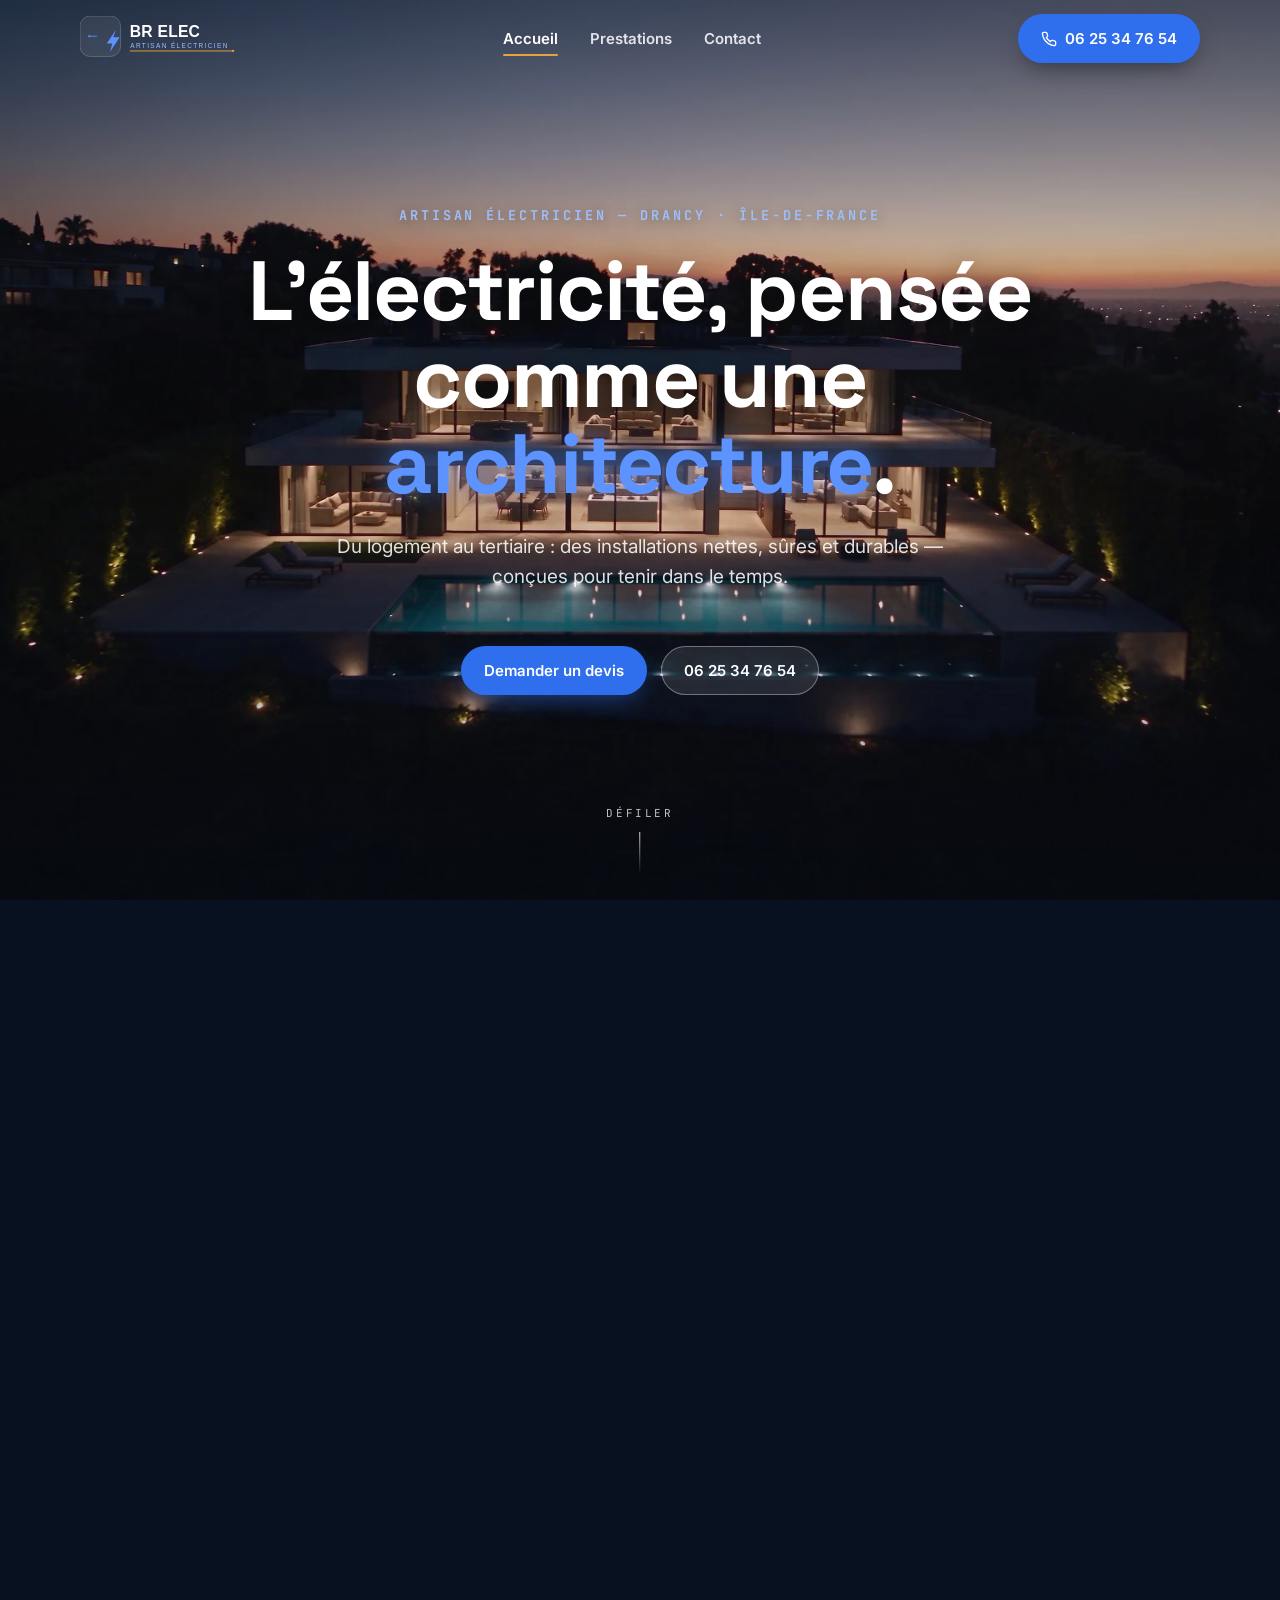
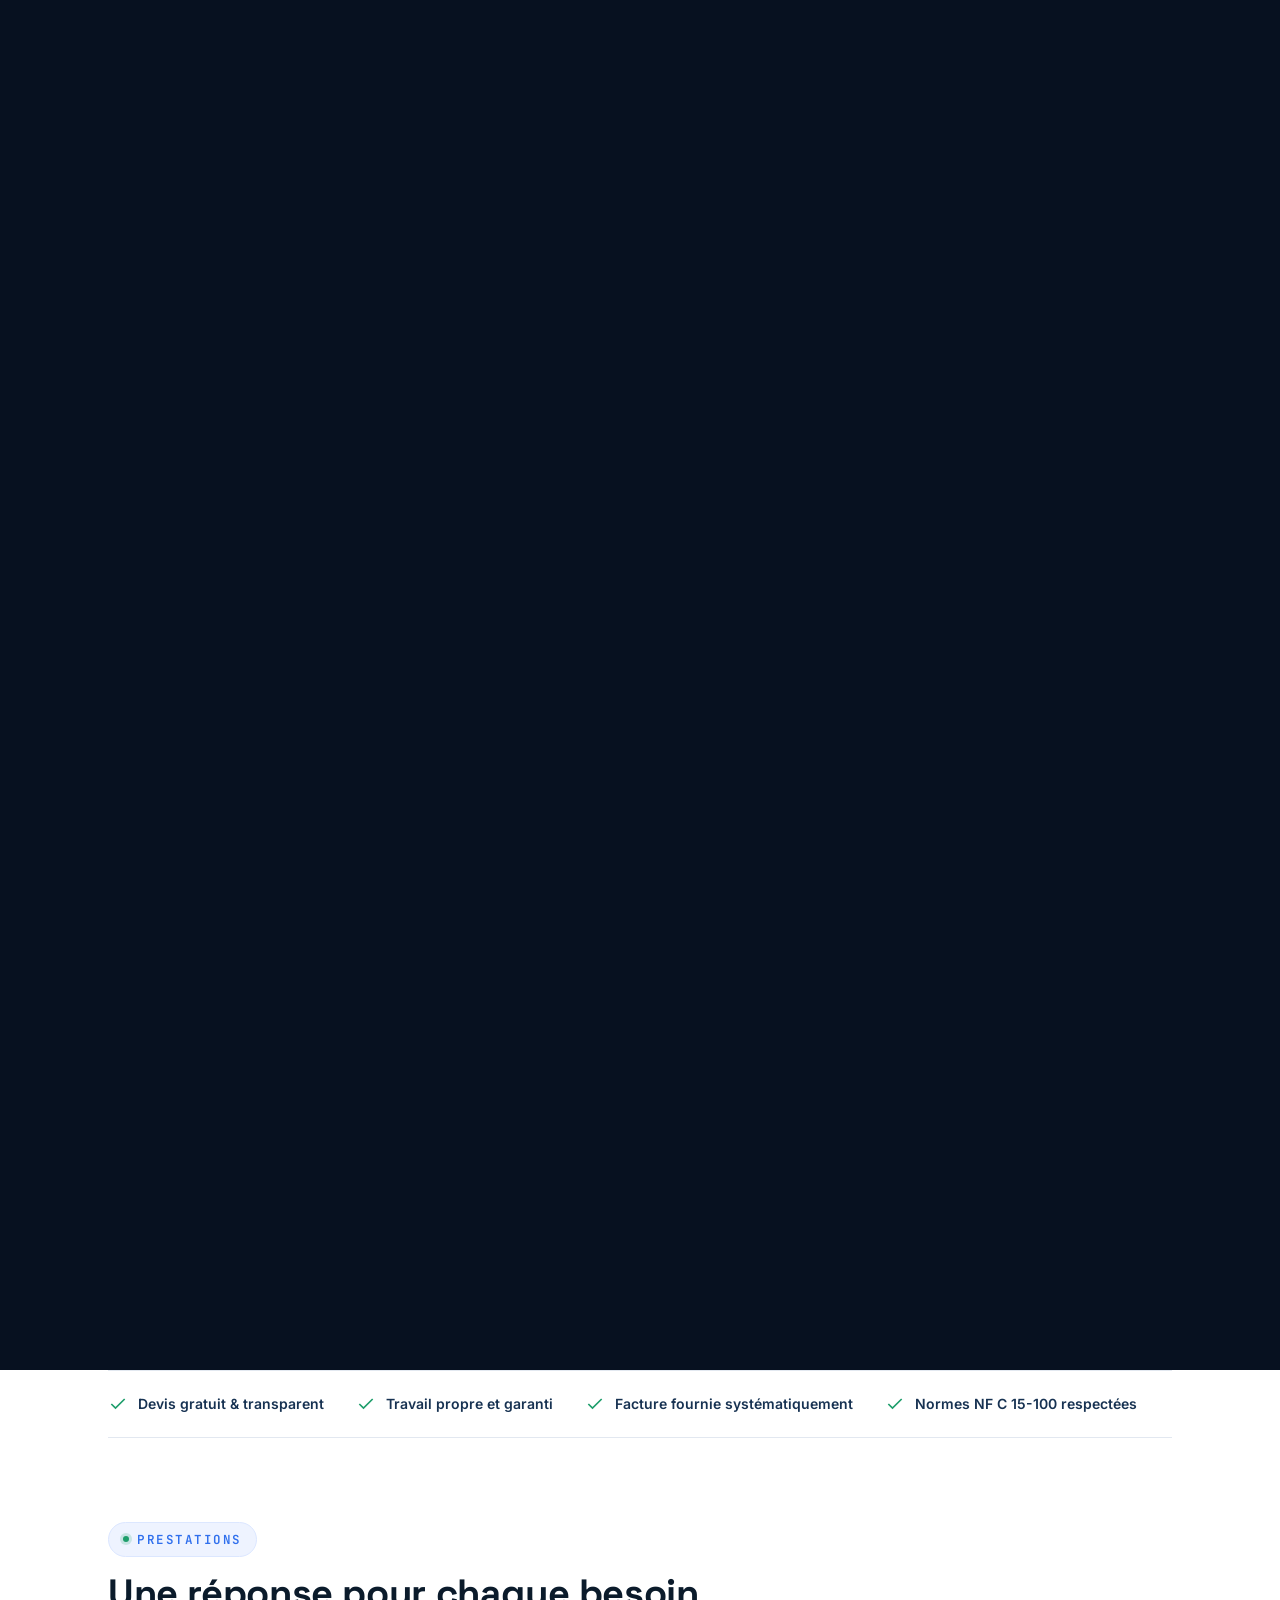
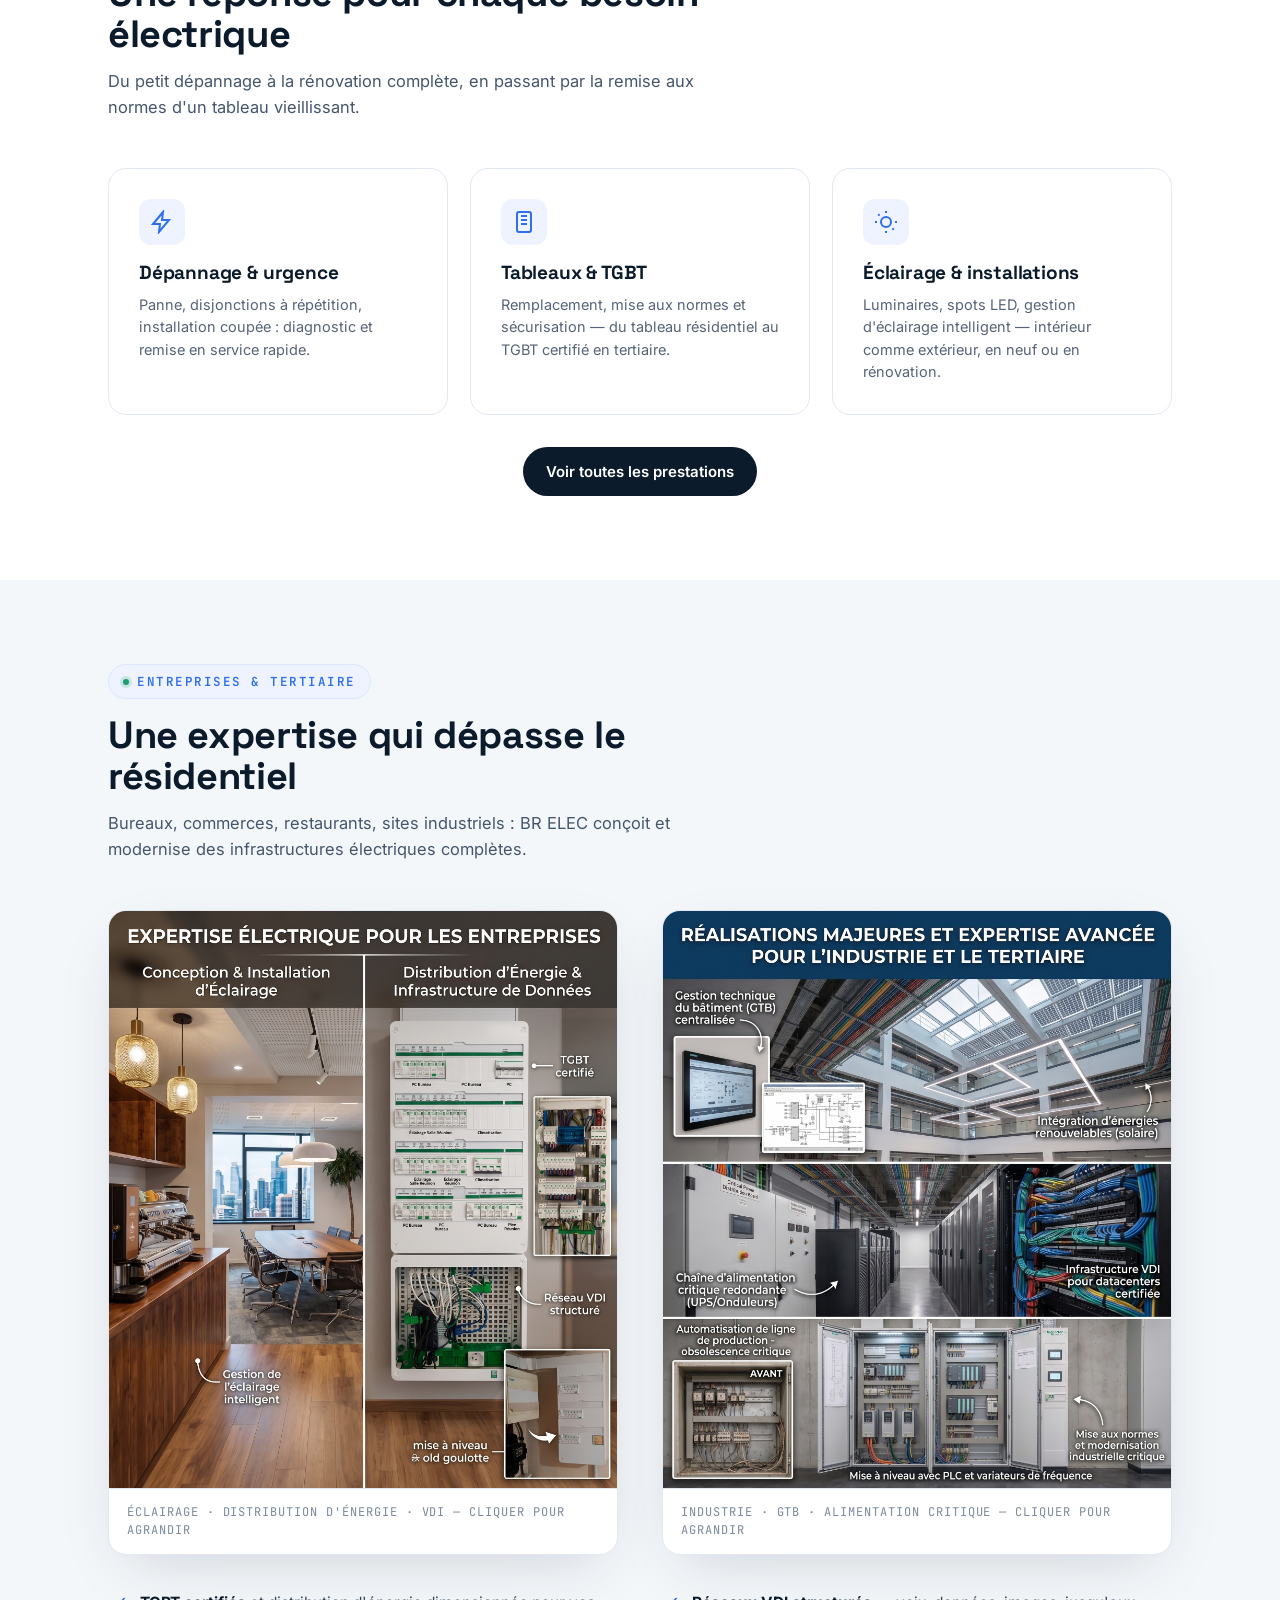
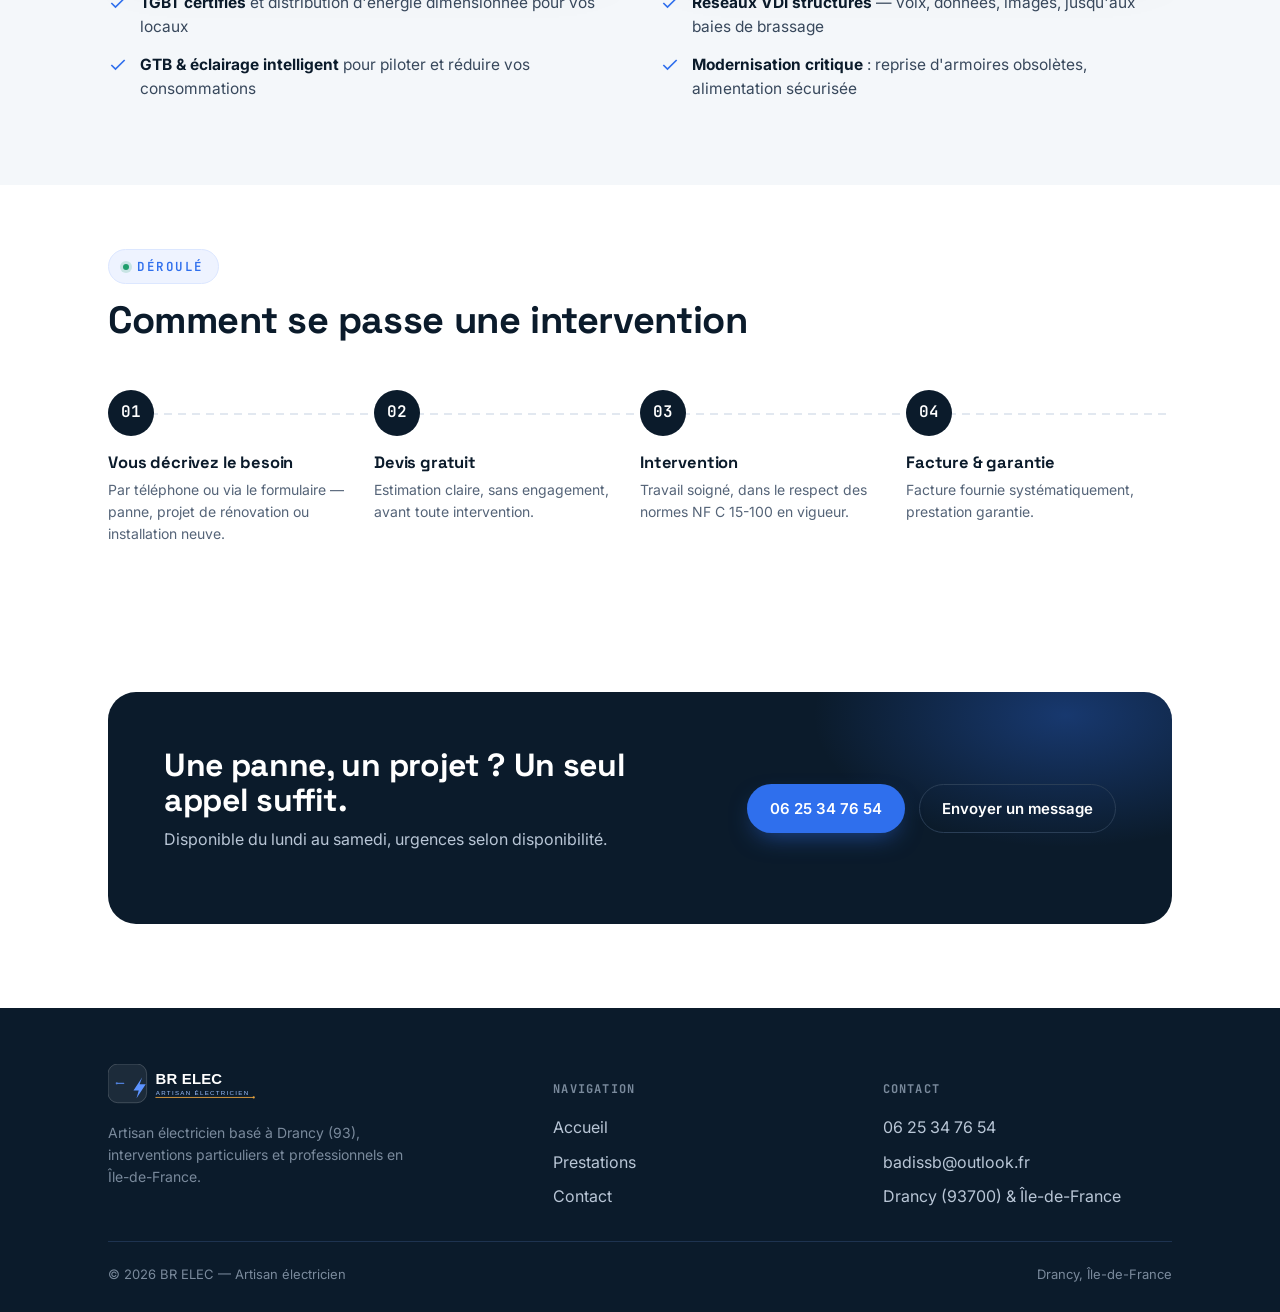
==== commit 5049e87a: "V2.1 — infographies entreprises haute résolution" ====
--- a/index.html
+++ b/index.html
@@ -139,11 +139,20 @@
 
     <div class="b2b-grid">
       <figure class="b2b-figure reveal" style="margin:0;">
-        <img src="assets/img/electricien-controle.png" alt="Électricien contrôlant une armoire électrique au multimètre — mise en conformité et vérification des circuits">
-        <figcaption>Contrôle · Mesures · Mise en conformité</figcaption>
+        <a href="assets/img/infographie-entreprises.jpg" target="_blank" rel="noopener">
+          <img src="assets/img/infographie-entreprises.jpg" alt="Expertise électrique pour les entreprises : conception et installation d'éclairage, distribution d'énergie, TGBT certifié, réseau VDI structuré, gestion de l'éclairage intelligent">
+        </a>
+        <figcaption>Éclairage · Distribution d'énergie · VDI — cliquer pour agrandir</figcaption>
       </figure>
-      <div>
-        <ul class="b2b-list reveal">
+      <figure class="b2b-figure reveal" style="margin:0;">
+        <a href="assets/img/infographie-industrie.jpg" target="_blank" rel="noopener">
+          <img src="assets/img/infographie-industrie.jpg" alt="Réalisations majeures industrie et tertiaire : GTB centralisée, énergies renouvelables, alimentation critique redondante UPS, infrastructure VDI datacenters, modernisation industrielle avec PLC et variateurs de fréquence">
+        </a>
+        <figcaption>Industrie · GTB · Alimentation critique — cliquer pour agrandir</figcaption>
+      </figure>
+    </div>
+
+    <ul class="b2b-list b2b-list--cols reveal">
           <li>
             <svg viewBox="0 0 24 24" fill="none" stroke="#2F6FED" stroke-width="2"><path d="M20 6L9 17l-5-5"/></svg>
             <span><b>TGBT certifiés</b> et distribution d'énergie dimensionnée pour vos locaux</span>
@@ -161,8 +170,6 @@
             <span><b>Modernisation critique</b> : reprise d'armoires obsolètes, alimentation sécurisée</span>
           </li>
         </ul>
-      </div>
-    </div>
   </div>
 </section>
 
--- a/assets/style.css
+++ b/assets/style.css
@@ -824,3 +824,19 @@
   .cine-actions .btn { padding: 12px 18px; font-size: 14px; }
   .cine-kicker { letter-spacing: 0.14em; }
 }
+
+/* B2B v2 : deux infographies + liste en colonnes */
+.b2b-grid { grid-template-columns: 1fr 1fr; align-items: stretch; }
+.b2b-figure a { display: block; }
+.b2b-list--cols {
+  display: grid;
+  grid-template-columns: 1fr 1fr;
+  gap: 14px 40px;
+  margin-top: 36px;
+}
+@media (max-width: 900px) {
+  .b2b-list--cols { grid-template-columns: 1fr; }
+}
+@media (max-width: 900px) {
+  .b2b-grid { grid-template-columns: 1fr; }
+}
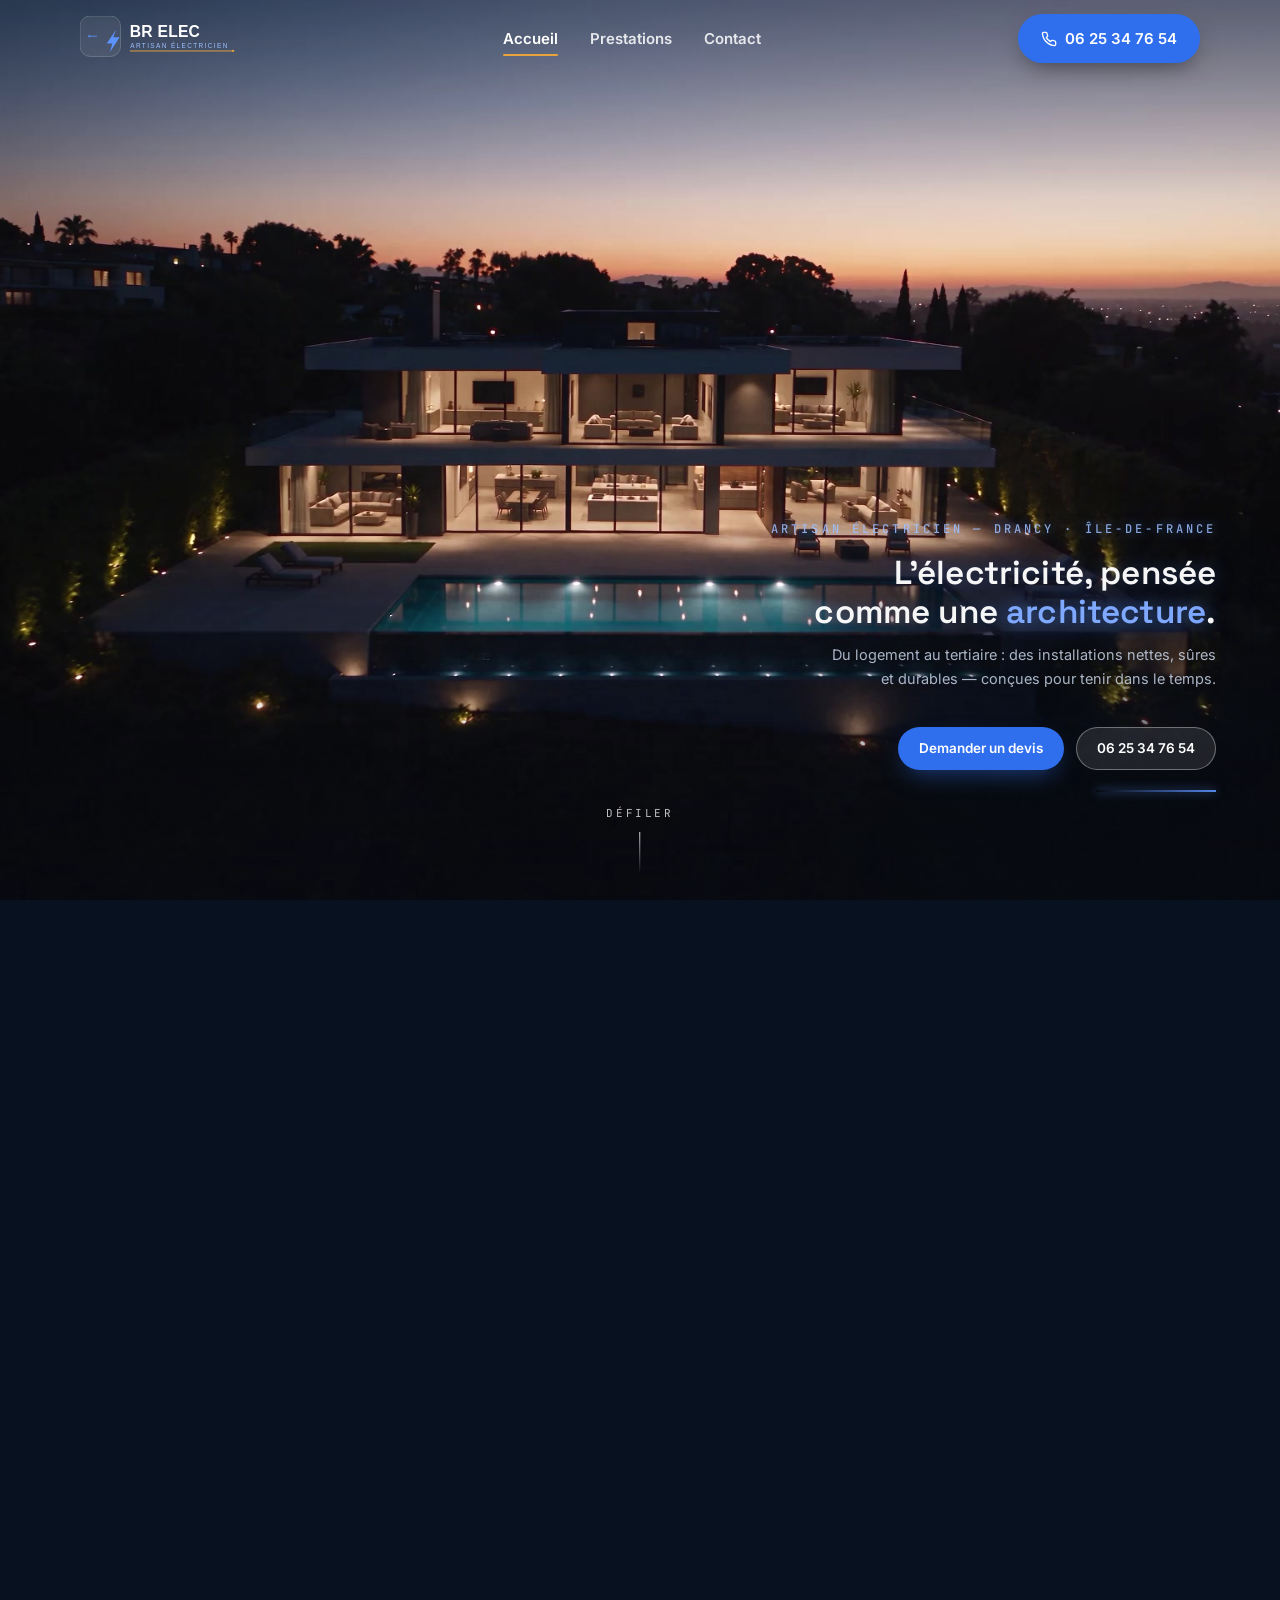
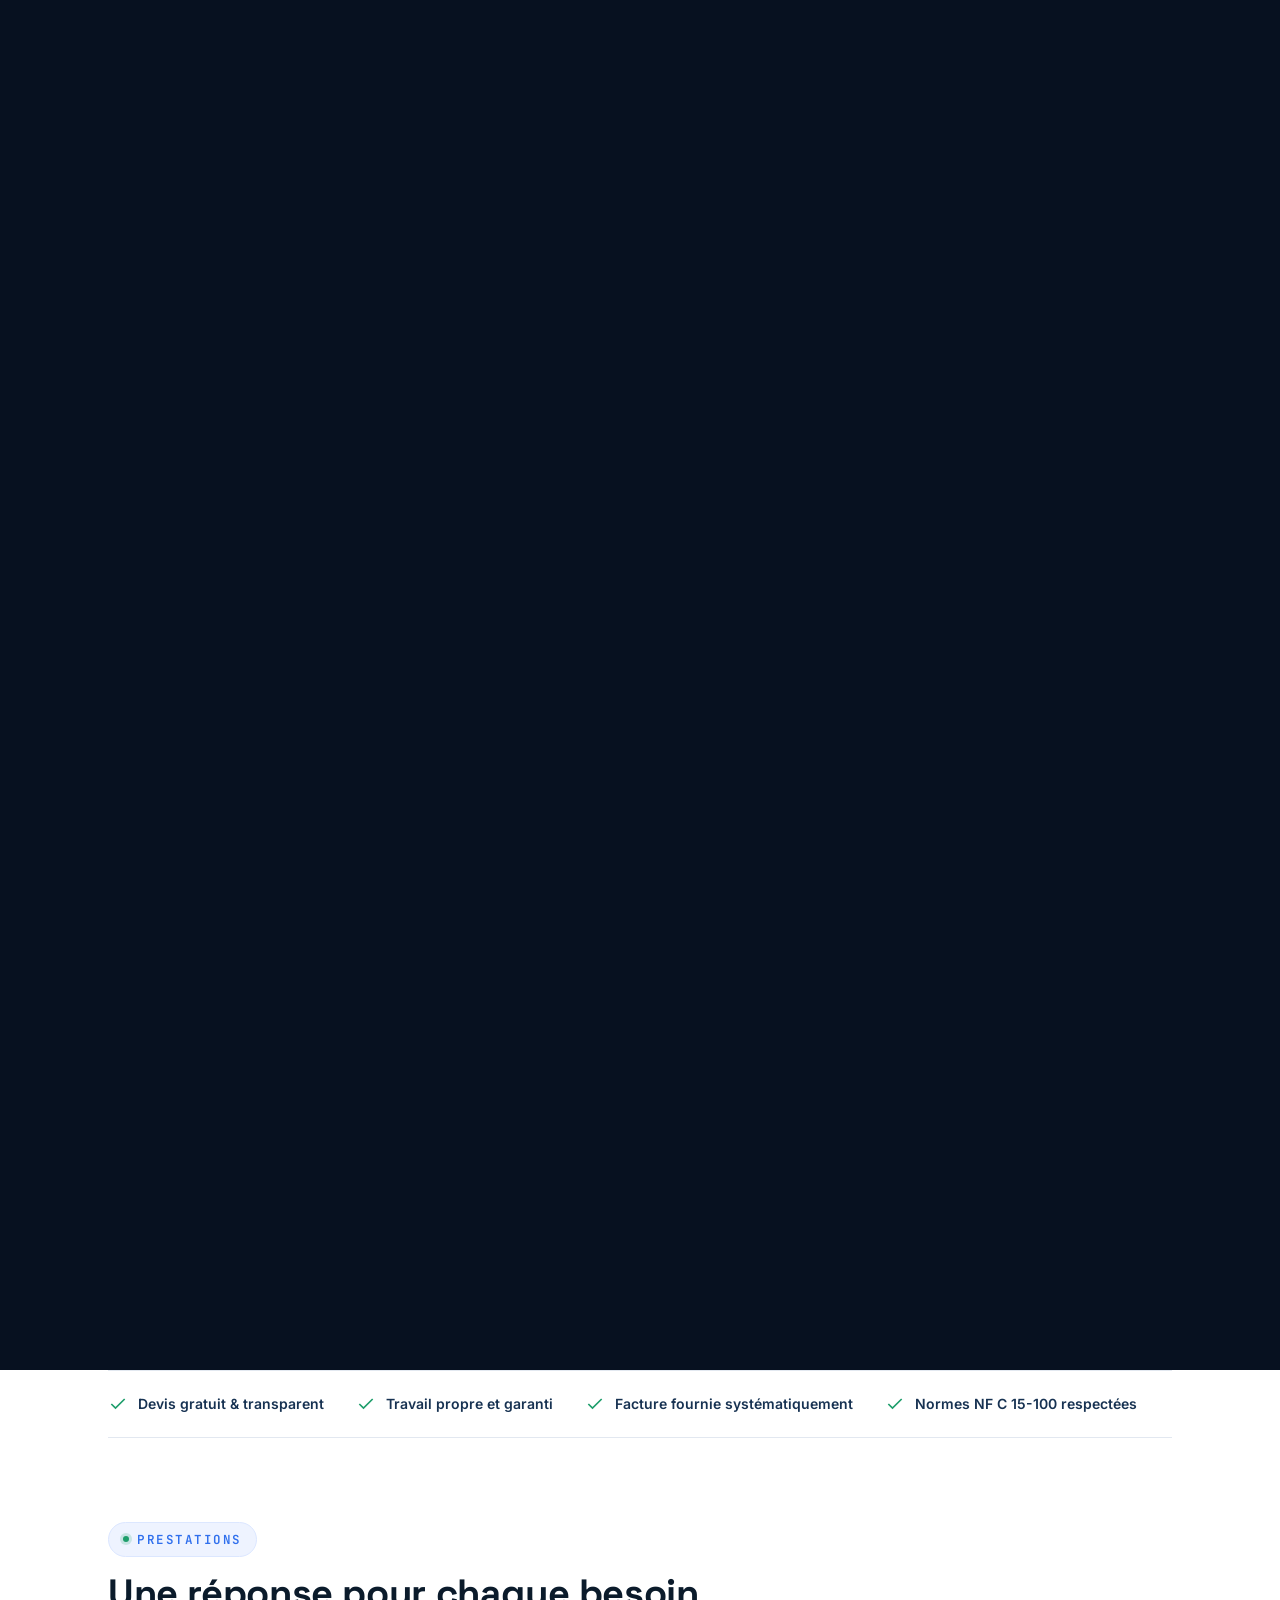
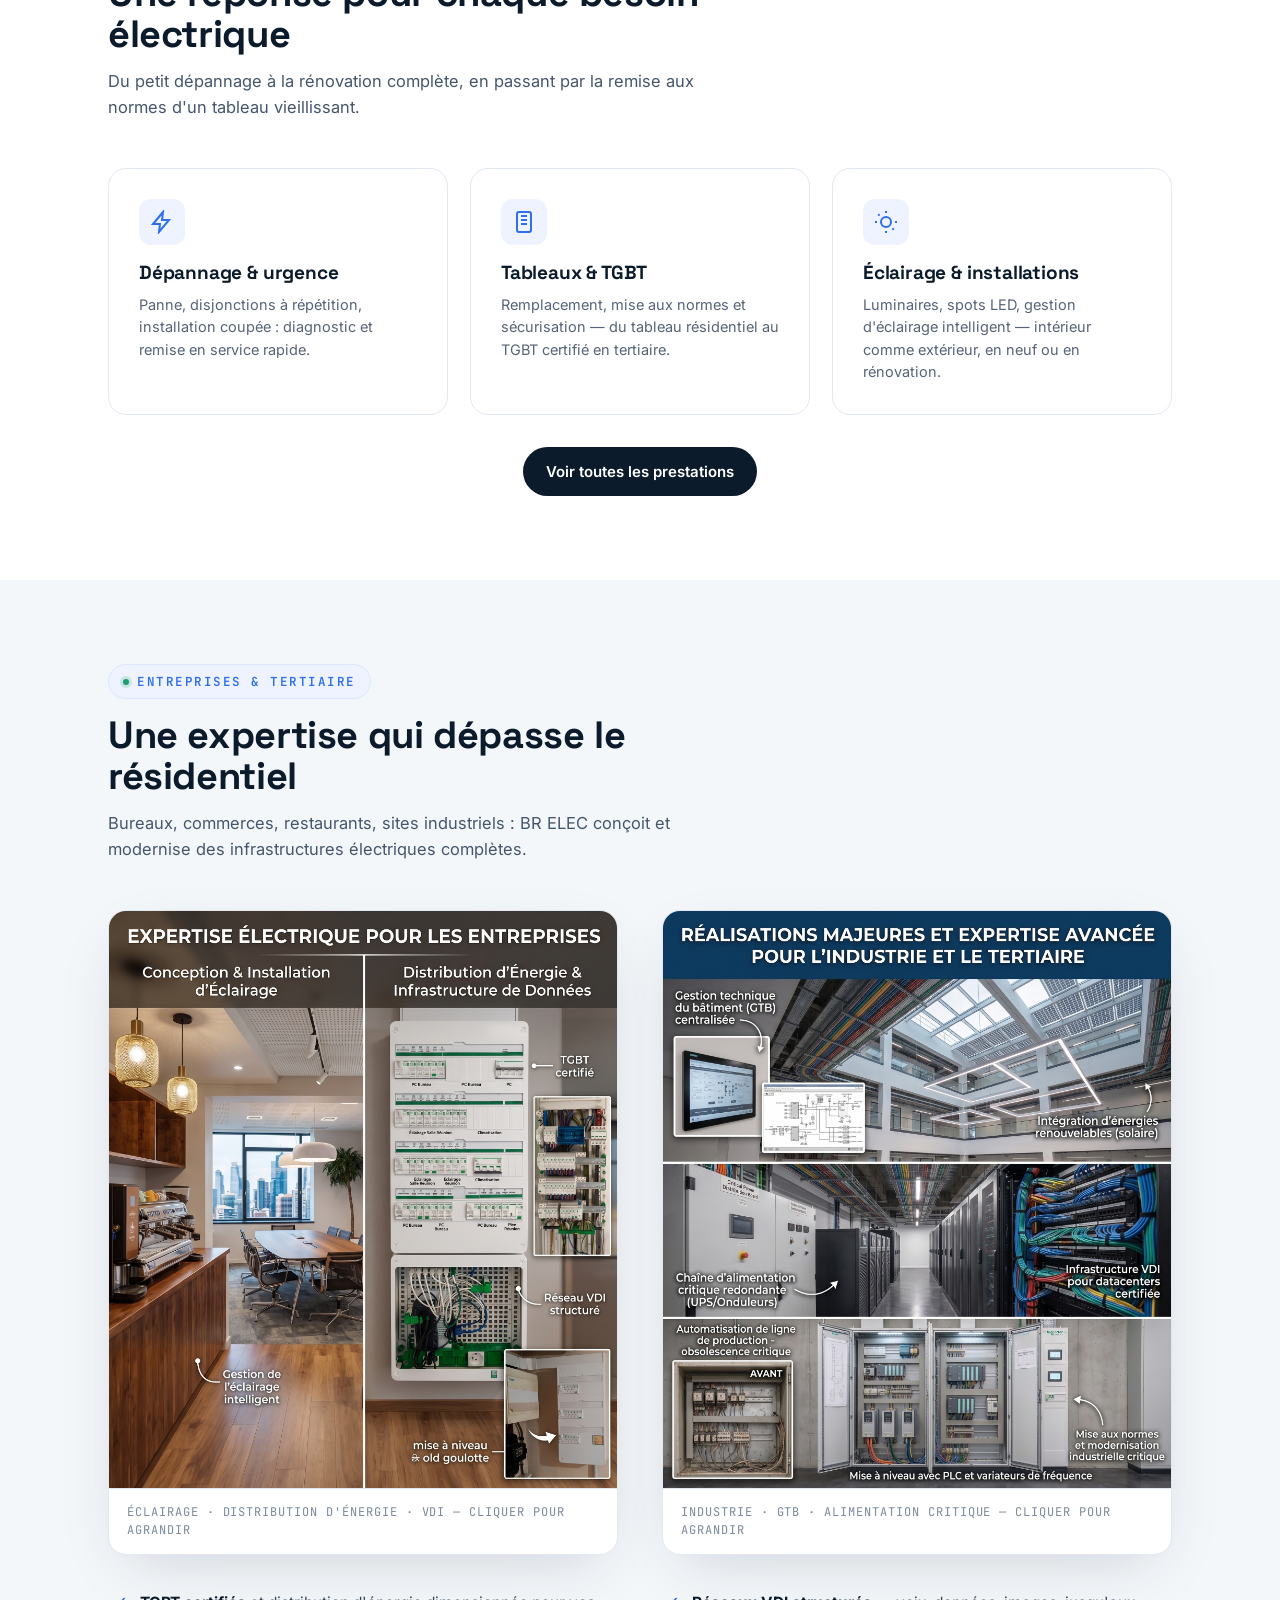
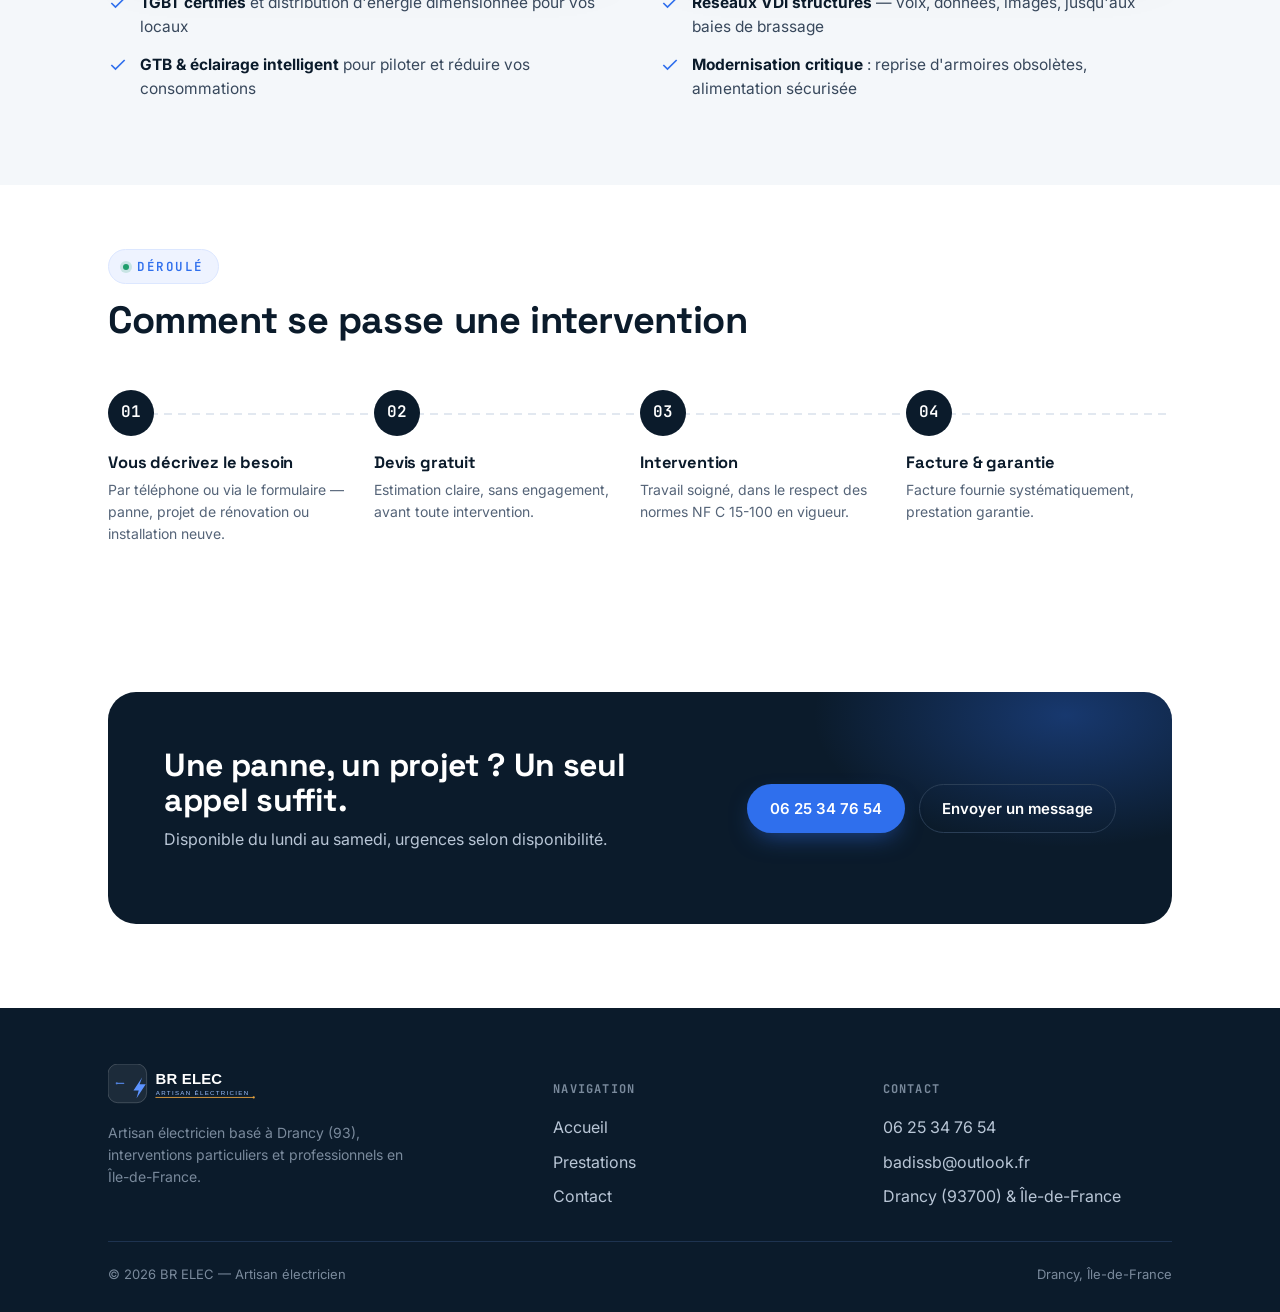
==== commit 8b2715a6: "V2.2 — habillage texte discret bas-droite, fondu avec la vidéo" ====
--- a/index.html
+++ b/index.html
@@ -55,8 +55,7 @@
 
     <div class="cine-copy interactive" data-step="2">
       <div class="cine-kicker">Particuliers · Commerces · Tertiaire</div>
-      <h2 class="cine-title">BR <span class="glow">ELEC</span></h2>
-      <p class="cine-sub">Devis gratuit, réponse rapide. Disponible du lundi au samedi, urgences selon disponibilité.</p>
+      <p class="cine-sub" style="margin-top:0;">Devis gratuit, réponse rapide.<br>Disponible du lundi au samedi, urgences selon disponibilité.</p>
       <div class="cine-actions">
         <a href="contact.html" class="btn btn-primary">Parler de votre projet</a>
       </div>
--- a/assets/style.css
+++ b/assets/style.css
@@ -651,61 +651,75 @@
   inset: 0;
   z-index: 1;
   background:
-    linear-gradient(180deg, rgba(5,12,22,0.55) 0%, rgba(5,12,22,0.12) 34%, rgba(5,12,22,0.05) 55%, rgba(5,12,22,0.42) 100%);
+    radial-gradient(560px 380px at 88% 82%, rgba(5,12,22,0.5), transparent 70%),
+    linear-gradient(180deg, rgba(5,12,22,0.4) 0%, transparent 22%, transparent 72%, rgba(5,12,22,0.32) 100%);
   pointer-events: none;
 }
 .cine-copy {
   position: absolute;
-  inset: 0;
+  right: clamp(24px, 5vw, 72px);
+  bottom: clamp(72px, 12vh, 120px);
+  left: auto;
+  top: auto;
   z-index: 2;
   display: flex;
   flex-direction: column;
-  align-items: center;
-  justify-content: center;
-  text-align: center;
+  align-items: flex-end;
+  text-align: right;
   color: #fff;
-  padding: 0 28px;
+  max-width: min(480px, 78vw);
+  padding: 0;
   opacity: 0;
-  transform: translateY(30px);
+  transform: translateY(24px);
   pointer-events: none;
   will-change: opacity, transform;
 }
+.cine-copy::after {
+  content: '';
+  margin-top: 20px;
+  width: 120px;
+  height: 1.5px;
+  background: linear-gradient(90deg, transparent, rgba(92,147,255,0.9));
+  box-shadow: 0 0 10px rgba(92,147,255,0.7);
+}
 .cine-copy.interactive { pointer-events: auto; }
 .cine-kicker {
   font-family: 'JetBrains Mono', monospace;
-  font-size: clamp(11px, 1.3vw, 13.5px);
-  font-weight: 600;
-  letter-spacing: 0.22em;
+  font-size: clamp(10px, 1vw, 12px);
+  font-weight: 500;
+  letter-spacing: 0.26em;
   text-transform: uppercase;
-  color: #9CC0FF;
-  margin-bottom: 22px;
-  text-shadow: 0 2px 14px rgba(0,0,0,0.45);
+  color: rgba(156,192,255,0.85);
+  margin-bottom: 14px;
+  text-shadow: 0 0 12px rgba(92,147,255,0.55);
 }
 .cine-title {
   font-family: 'Space Grotesk', sans-serif;
-  font-weight: 700;
-  font-size: clamp(38px, 7vw, 84px);
-  line-height: 1.03;
-  letter-spacing: -0.015em;
-  max-width: 17ch;
-  text-shadow: 0 4px 30px rgba(0,0,0,0.5);
-}
-.cine-title .glow { color: #5C93FF; text-shadow: 0 0 26px rgba(92,147,255,0.65); }
+  font-weight: 600;
+  font-size: clamp(22px, 2.6vw, 34px);
+  line-height: 1.18;
+  letter-spacing: 0.005em;
+  max-width: 20ch;
+  color: rgba(255,255,255,0.96);
+  text-shadow: 0 0 18px rgba(92,147,255,0.35), 0 2px 18px rgba(0,0,0,0.55);
+}
+.cine-title .glow { color: #7FA8FF; text-shadow: 0 0 20px rgba(92,147,255,0.8); }
 .cine-sub {
-  margin-top: 24px;
-  font-size: clamp(15.5px, 1.9vw, 19px);
-  color: rgba(255,255,255,0.86);
-  max-width: 52ch;
-  line-height: 1.6;
-  text-shadow: 0 2px 16px rgba(0,0,0,0.5);
+  margin-top: 12px;
+  font-size: clamp(12.5px, 1.15vw, 14.5px);
+  color: rgba(214,228,248,0.78);
+  max-width: 44ch;
+  line-height: 1.65;
+  text-shadow: 0 1px 12px rgba(0,0,0,0.6);
 }
 .cine-actions {
-  margin-top: 34px;
-  display: flex;
-  gap: 14px;
+  margin-top: 22px;
+  display: flex;
+  gap: 12px;
   flex-wrap: wrap;
-  justify-content: center;
-}
+  justify-content: flex-end;
+}
+.cine-actions .btn { padding: 10px 20px; font-size: 13.5px; }
 .btn-glass {
   background: rgba(255,255,255,0.1);
   border-color: rgba(255,255,255,0.35);
@@ -818,7 +832,9 @@
 @media (max-width: 900px) {
   .cine { height: 300vh; }
   .b2b-grid { grid-template-columns: 1fr; }
-  .cine-sub { max-width: 38ch; }
+  .cine-copy { right: 20px; bottom: 88px; max-width: 82vw; }
+  .cine-title { font-size: 19px; }
+  .cine-sub { max-width: 34ch; font-size: 12.5px; }
 }
 @media (max-width: 560px) {
   .cine-actions .btn { padding: 12px 18px; font-size: 14px; }
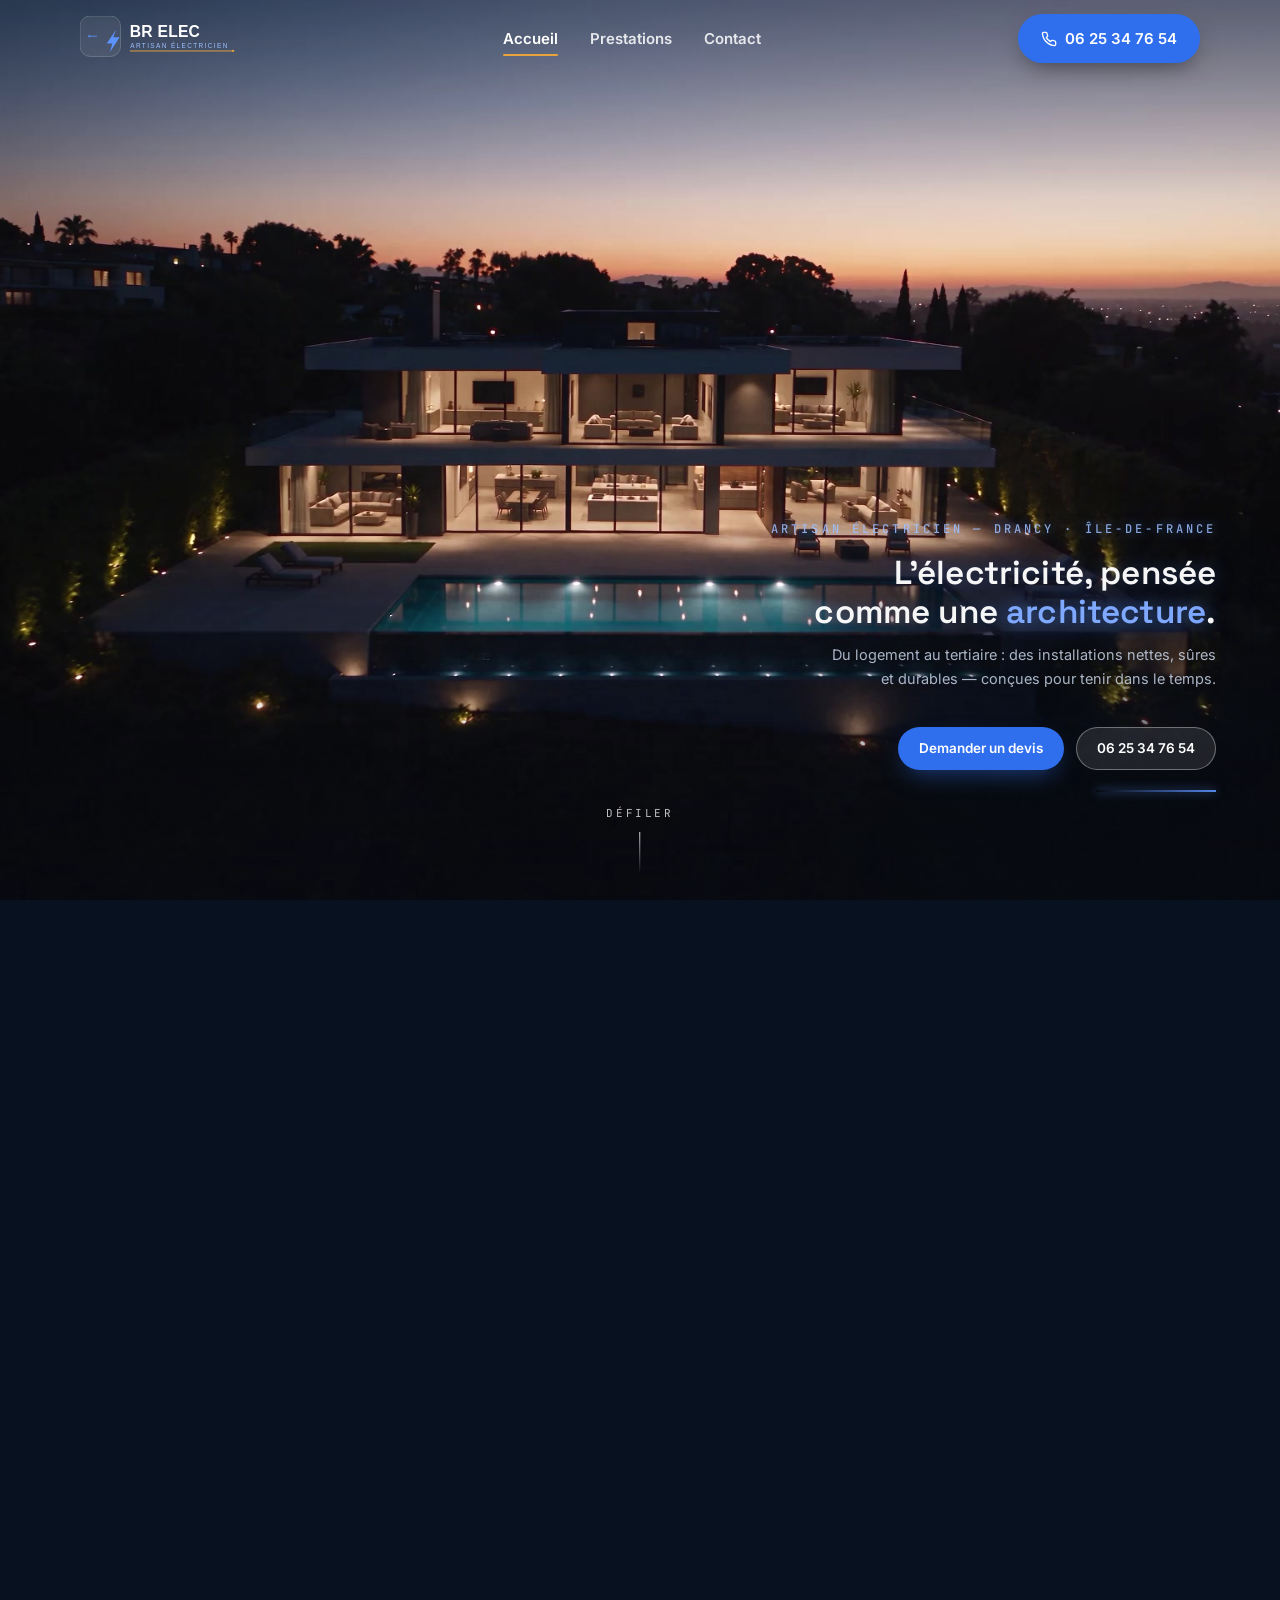
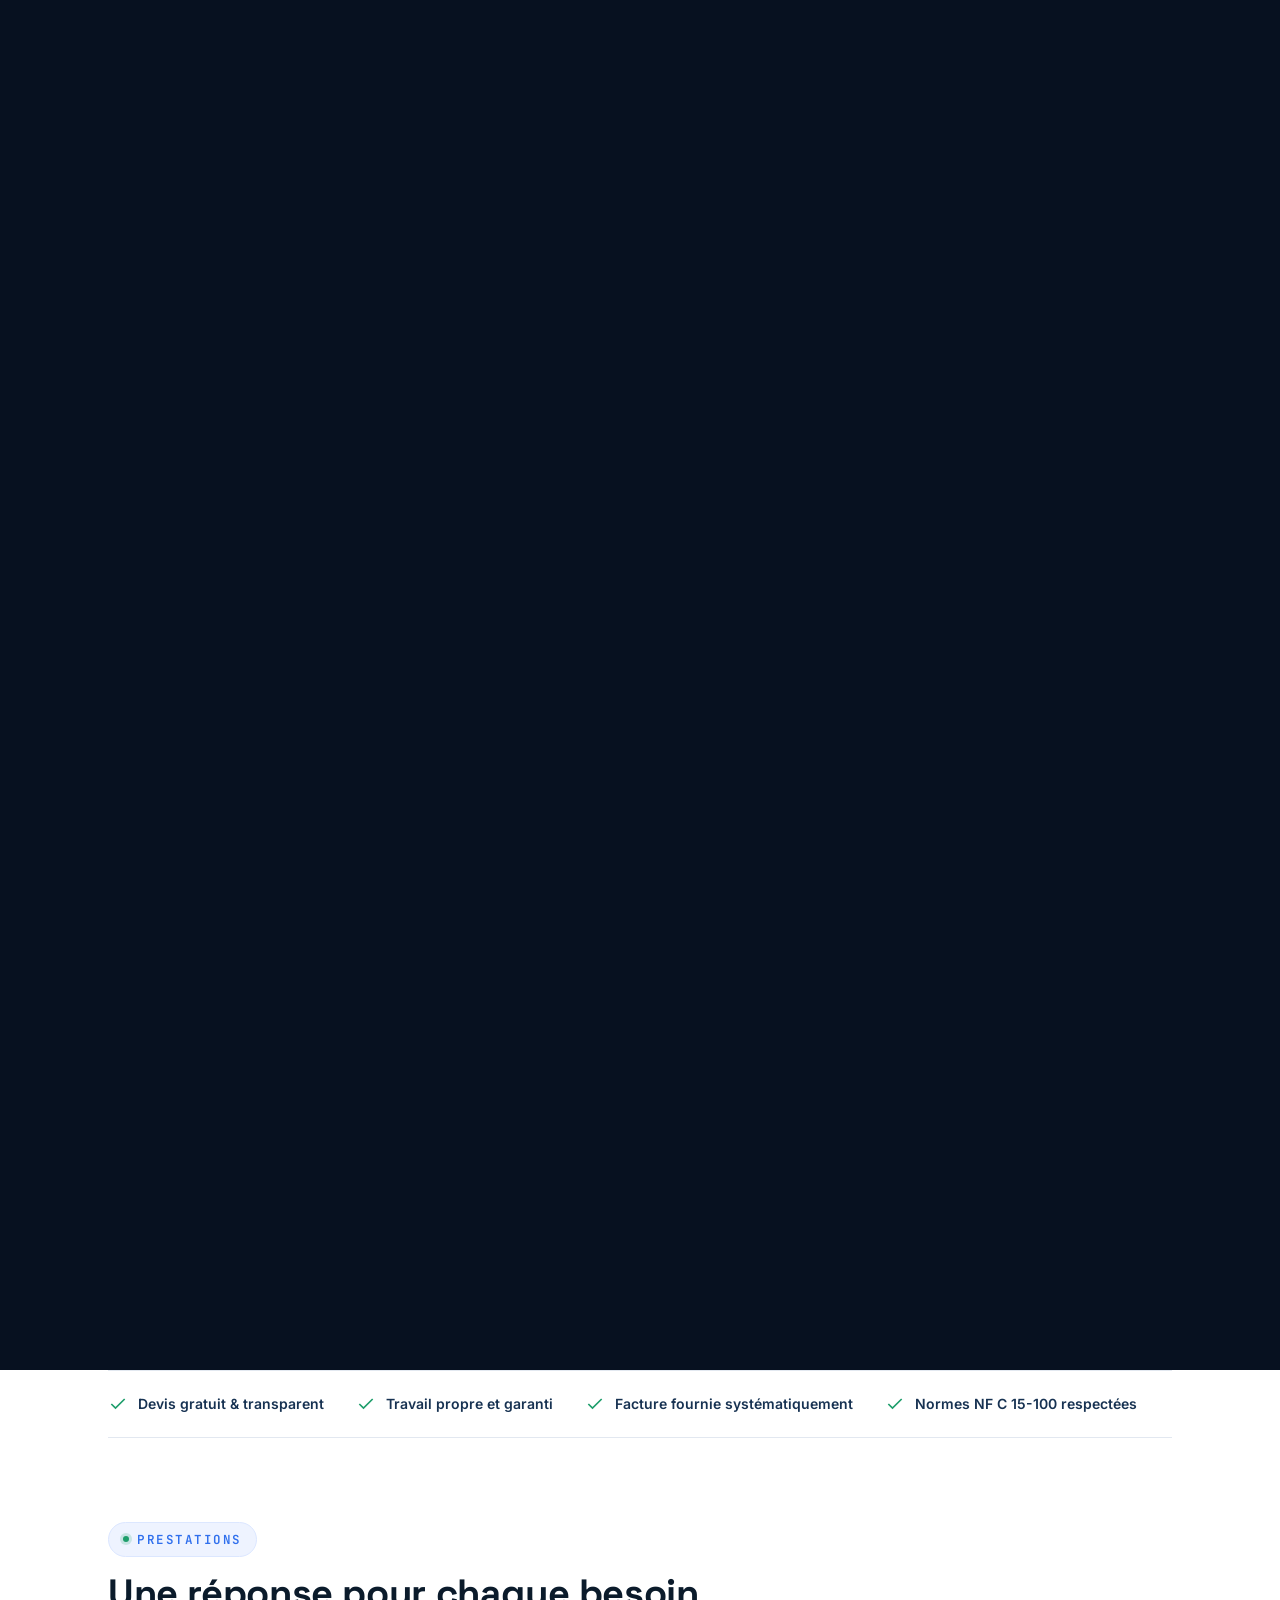
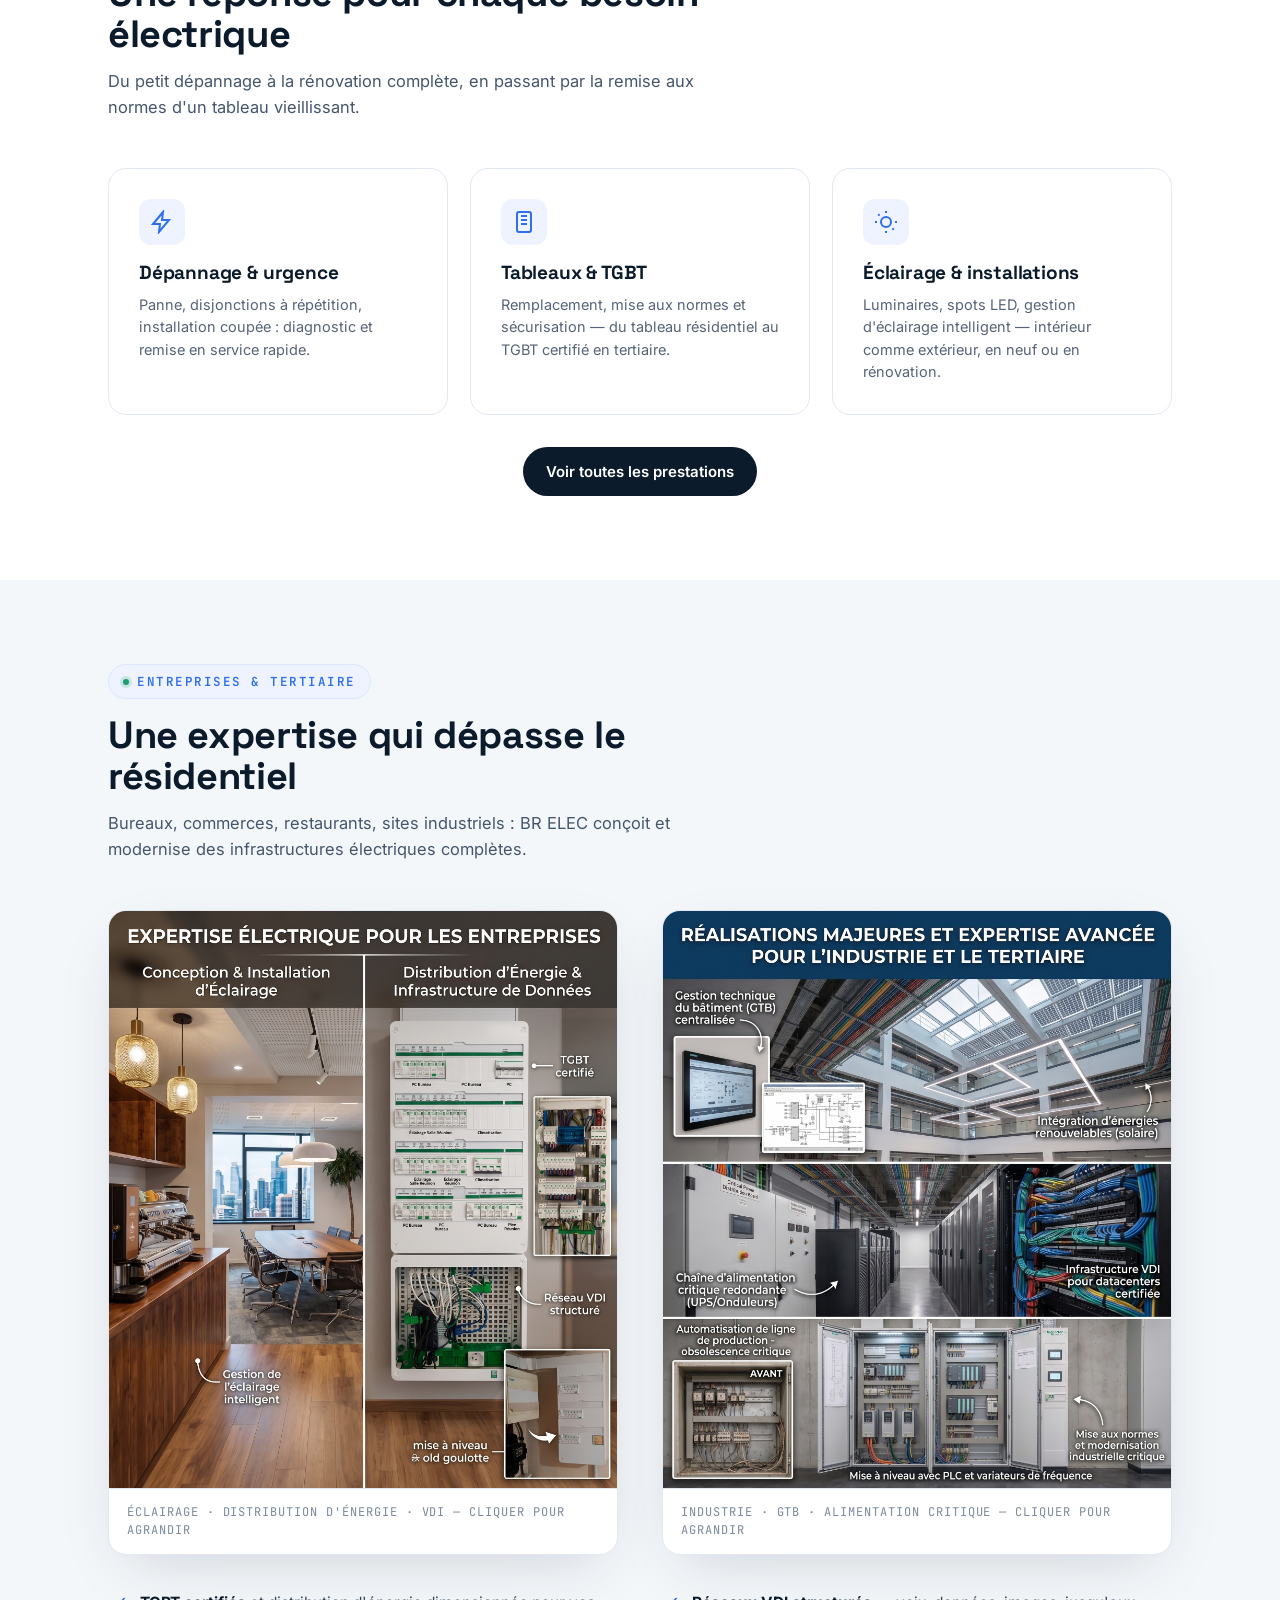
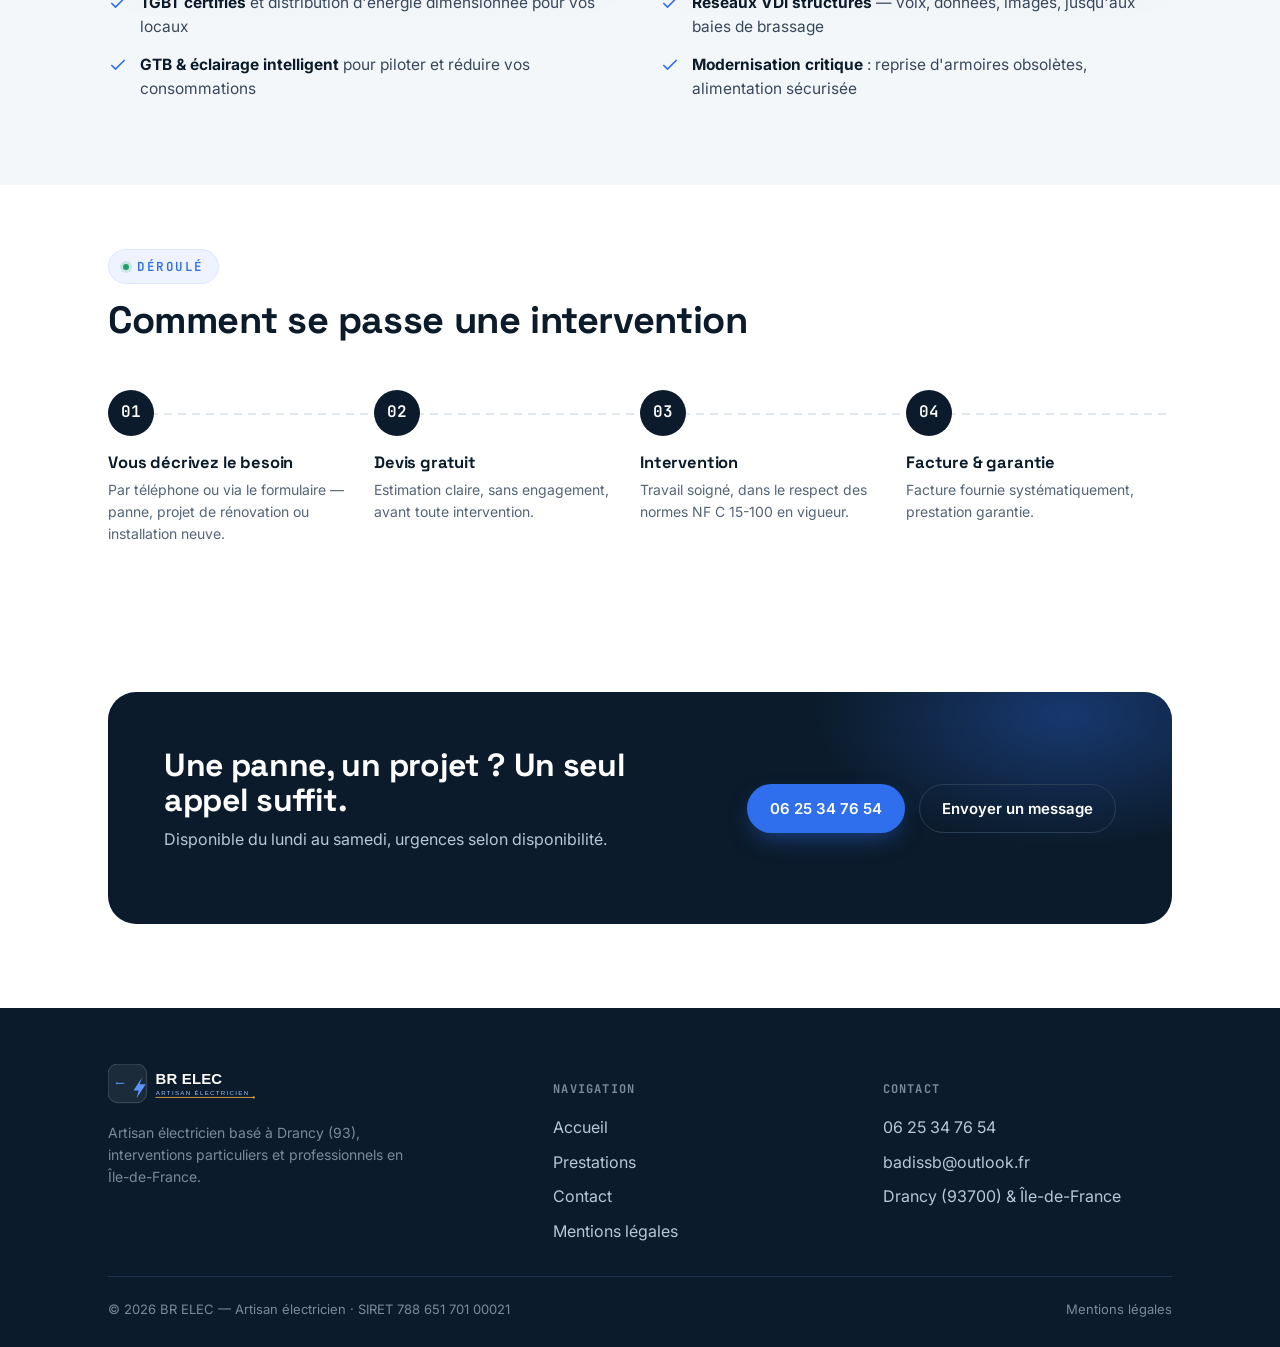
==== commit 1eed10a0: "V2.3 — mentions légales + cache-busting CSS" ====
--- a/index.html
+++ b/index.html
@@ -7,7 +7,7 @@
 <meta name="description" content="Artisan électricien à Drancy (93). Dépannage, mise aux normes, tableaux électriques, TGBT, VDI, rénovation, éclairage. Particuliers, commerces et tertiaire — devis gratuit en Île-de-France.">
 <link rel="icon" type="image/svg+xml" href="assets/logo-mark.svg">
 <link rel="preload" as="image" href="assets/brelec-hero-poster.jpg">
-<link rel="stylesheet" href="assets/style.css">
+<link rel="stylesheet" href="assets/style.css?v=3">
 </head>
 <body>
 
@@ -235,6 +235,7 @@
           <li><a href="index.html">Accueil</a></li>
           <li><a href="services.html">Prestations</a></li>
           <li><a href="contact.html">Contact</a></li>
+          <li><a href="mentions-legales.html">Mentions légales</a></li>
         </ul>
       </div>
       <div>
@@ -247,8 +248,8 @@
       </div>
     </div>
     <div class="footer-bottom">
-      <span>© 2026 BR ELEC — Artisan électricien</span>
-      <span>Drancy, Île-de-France</span>
+      <span>© 2026 BR ELEC — Artisan électricien · SIRET 788 651 701 00021</span>
+      <span><a href="mentions-legales.html">Mentions légales</a></span>
     </div>
   </div>
 </footer>
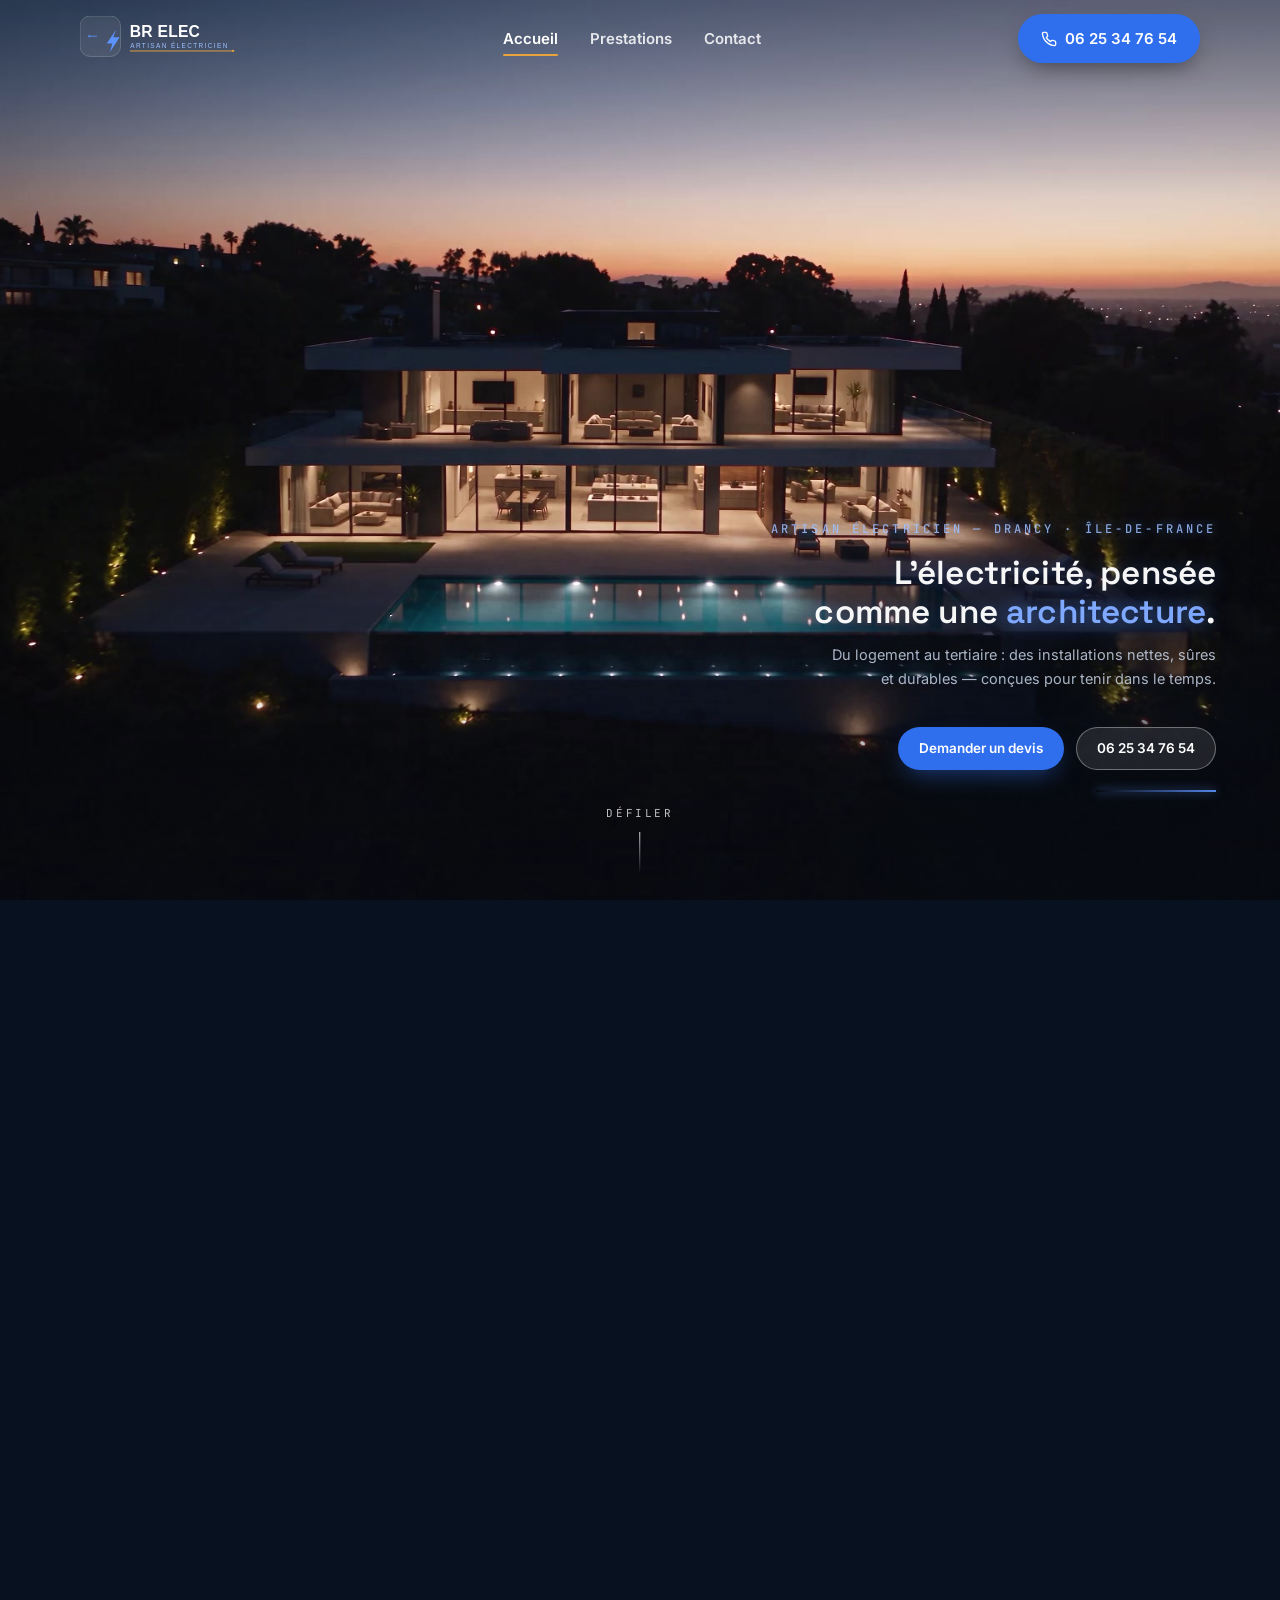
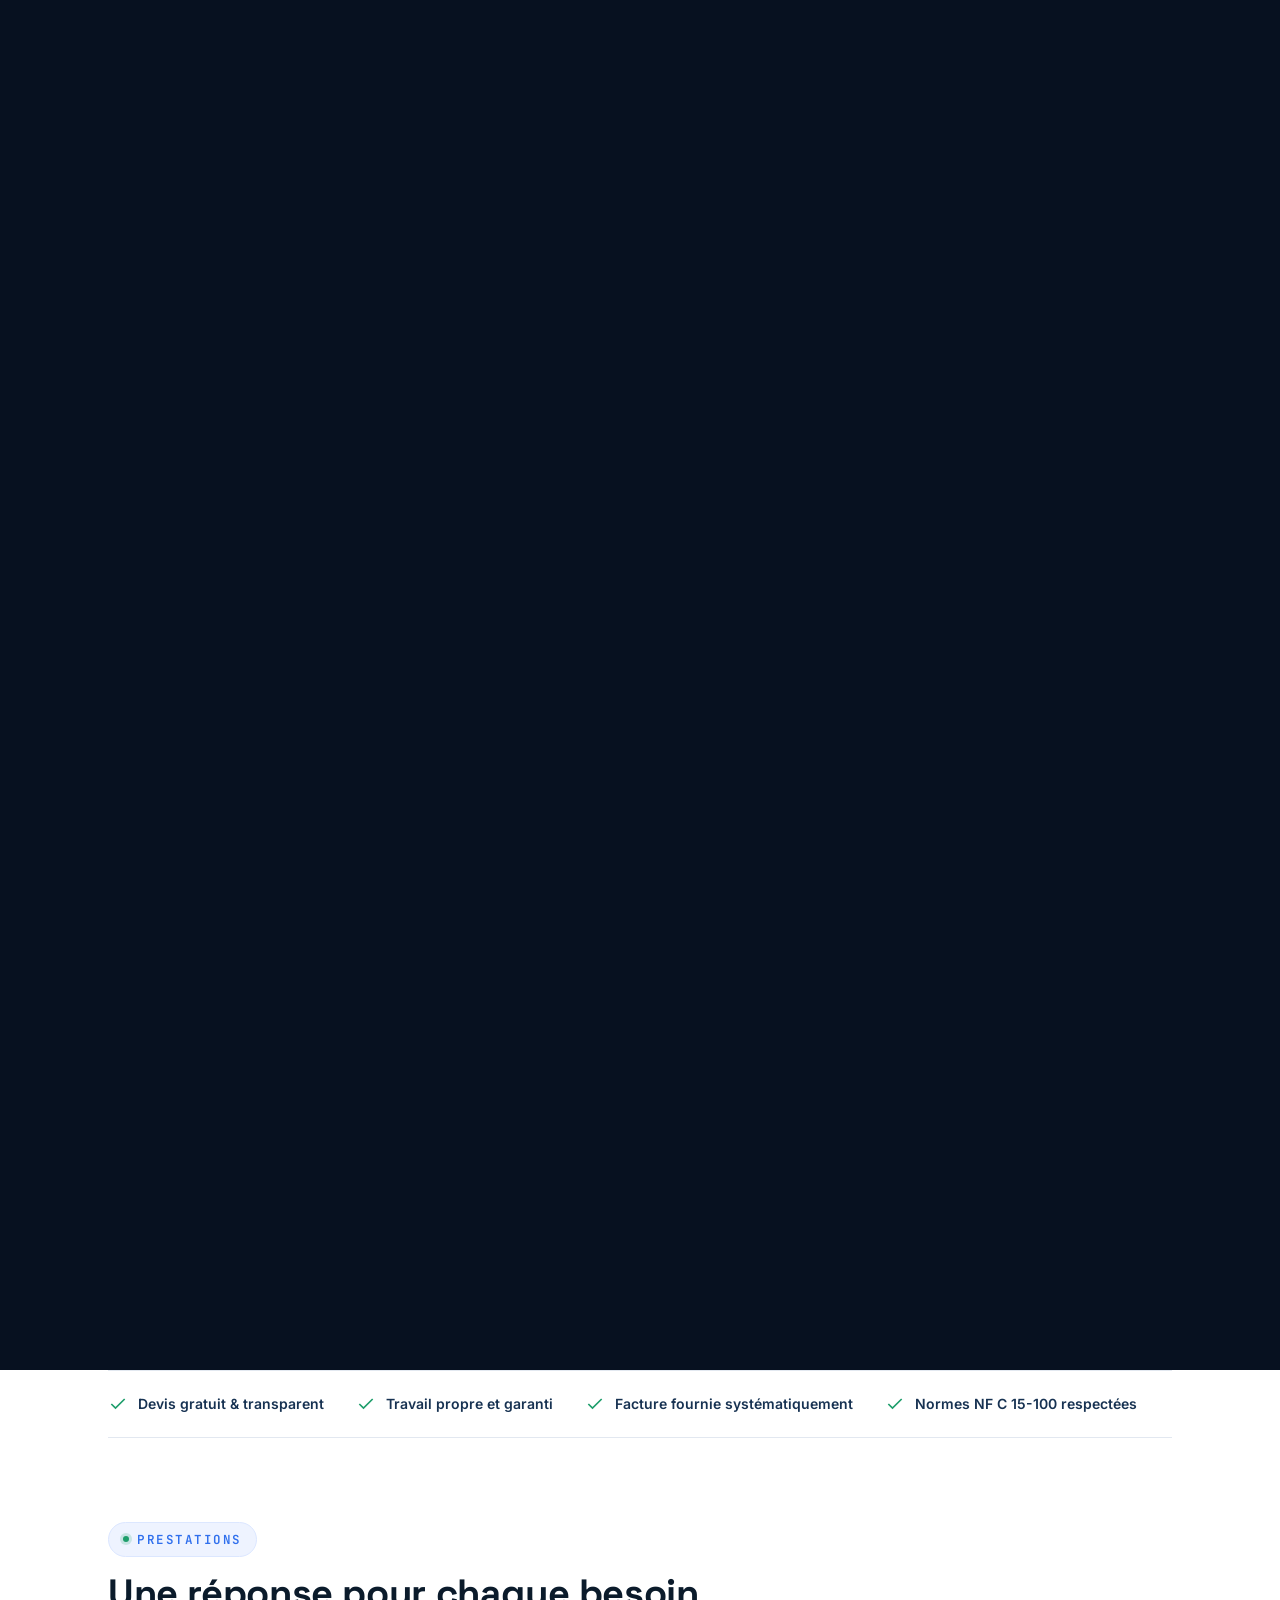
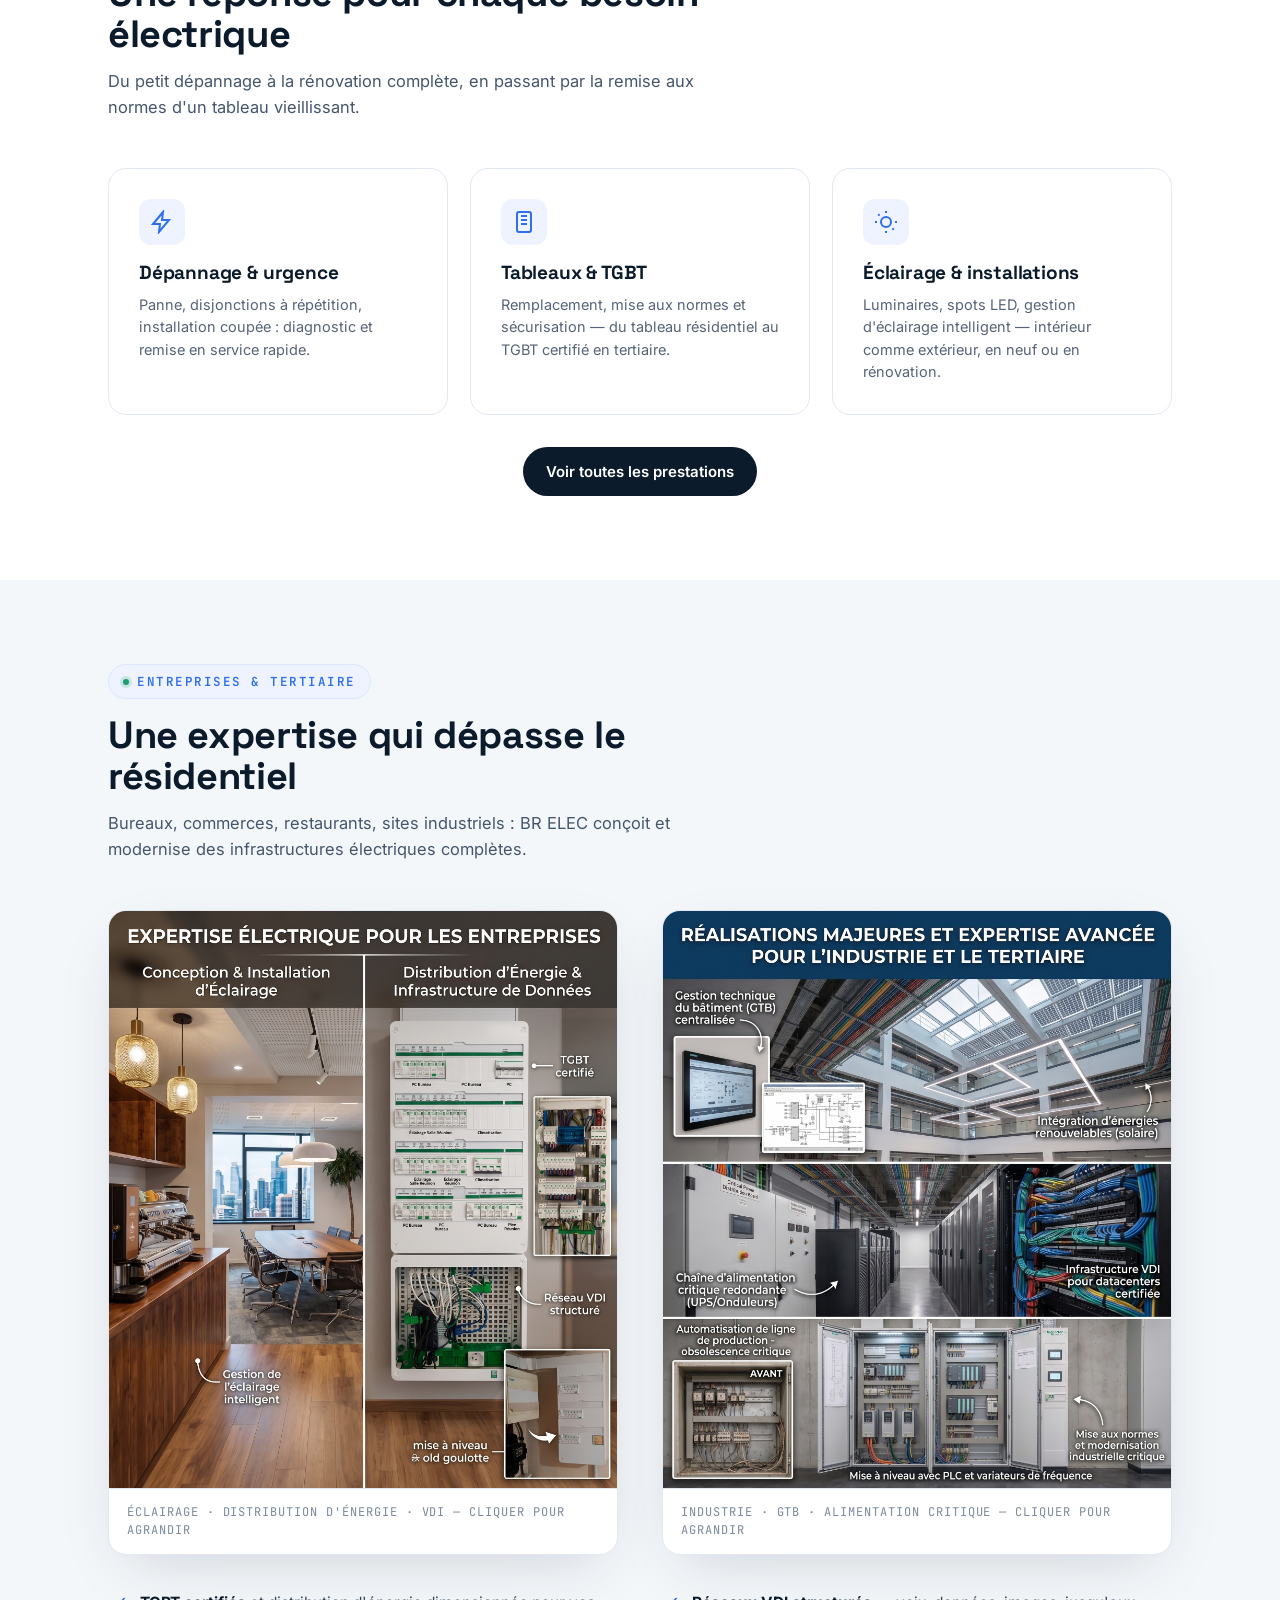
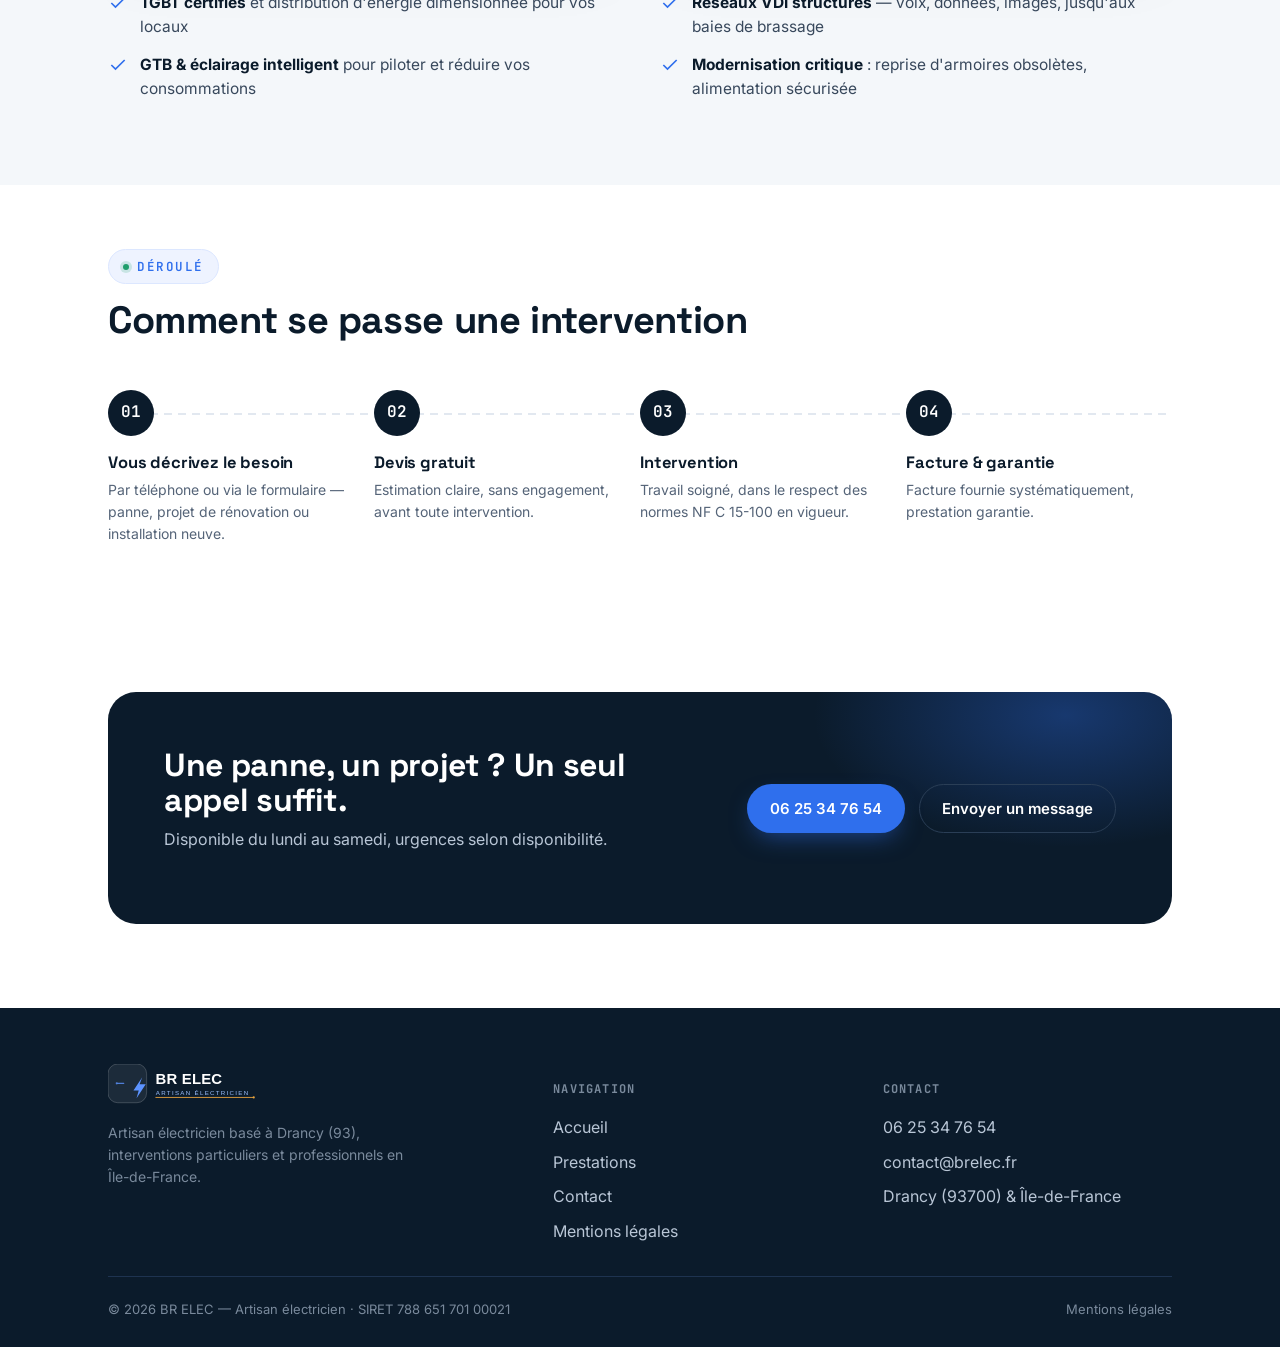
==== commit 64bb8483: "CorrectionMail" ====
--- a/index.html
+++ b/index.html
@@ -242,7 +242,7 @@
         <h4>Contact</h4>
         <ul>
           <li><a href="tel:+33625347654">06 25 34 76 54</a></li>
-          <li><a href="mailto:badissb@outlook.fr">badissb@outlook.fr</a></li>
+          <li><a href="mailto:contact@brelec.fr">contact@brelec.fr</a></li>
           <li>Drancy (93700) &amp; Île-de-France</li>
         </ul>
       </div>
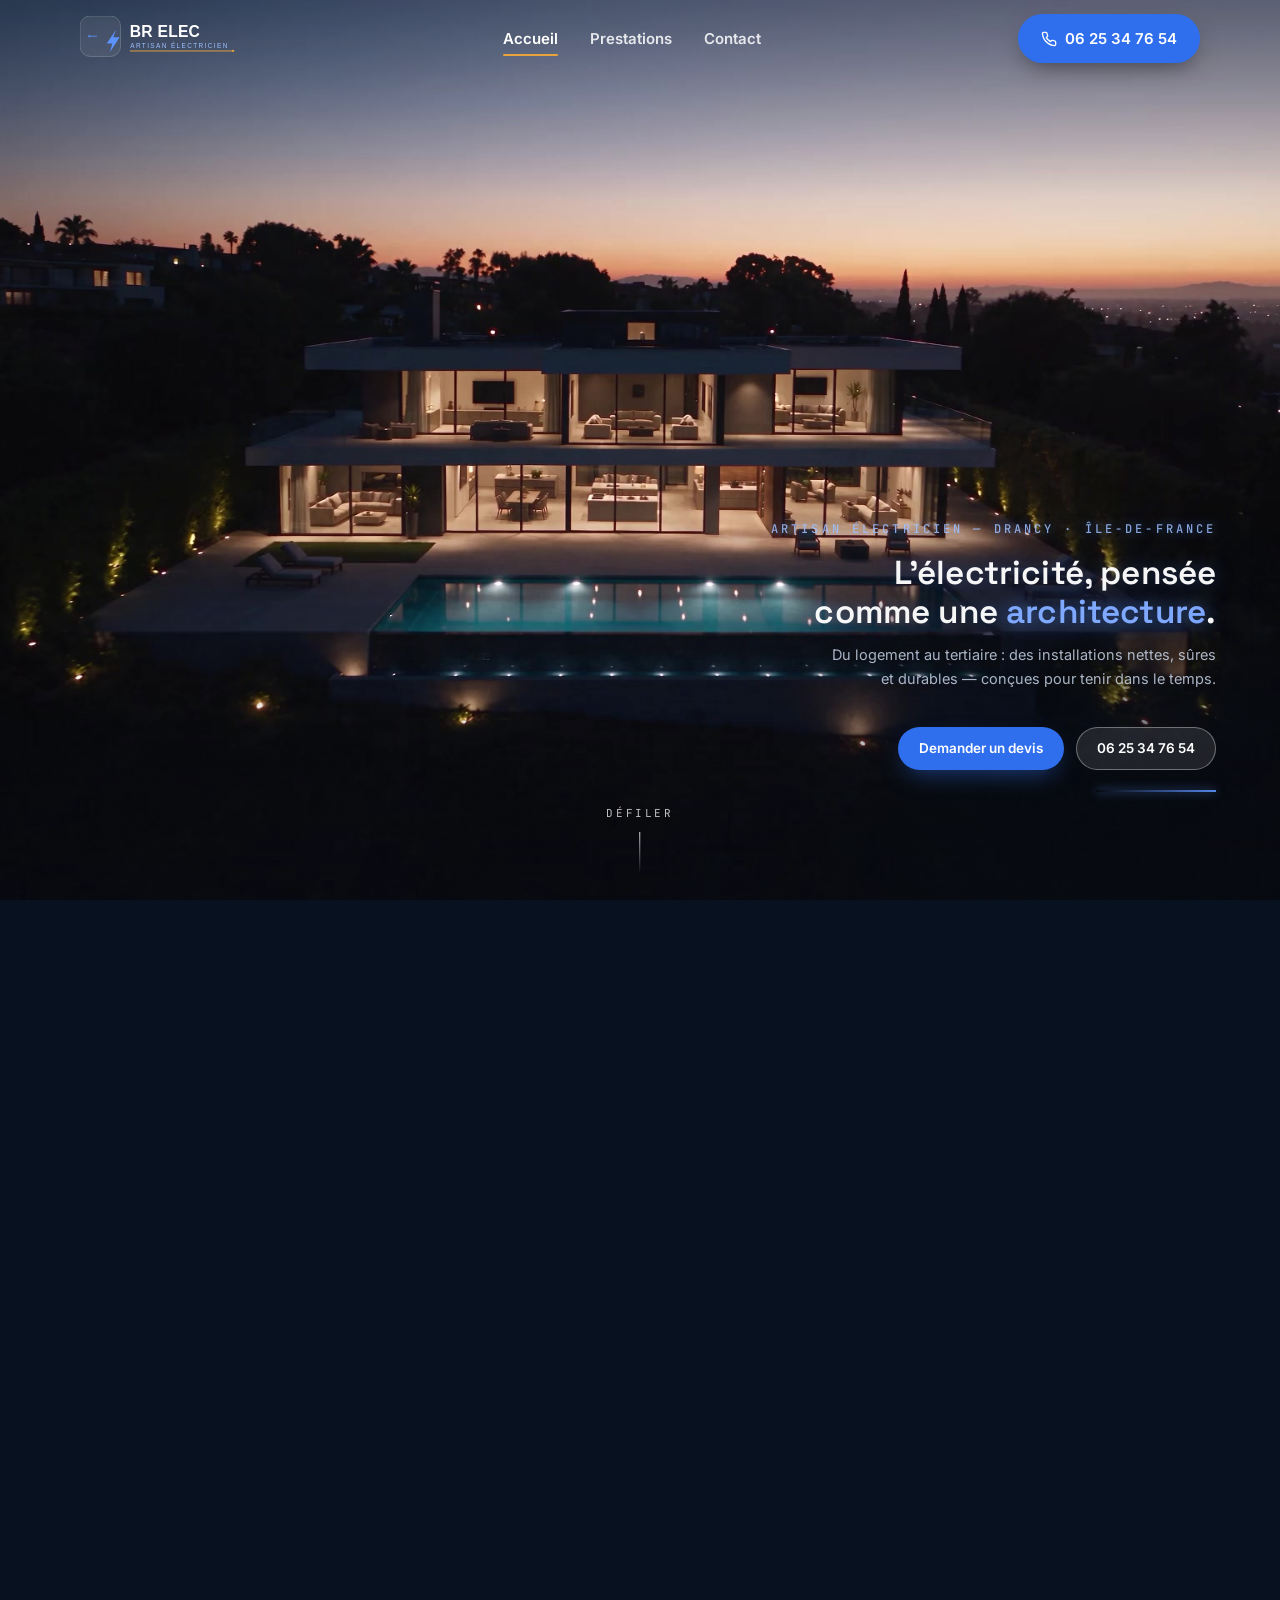
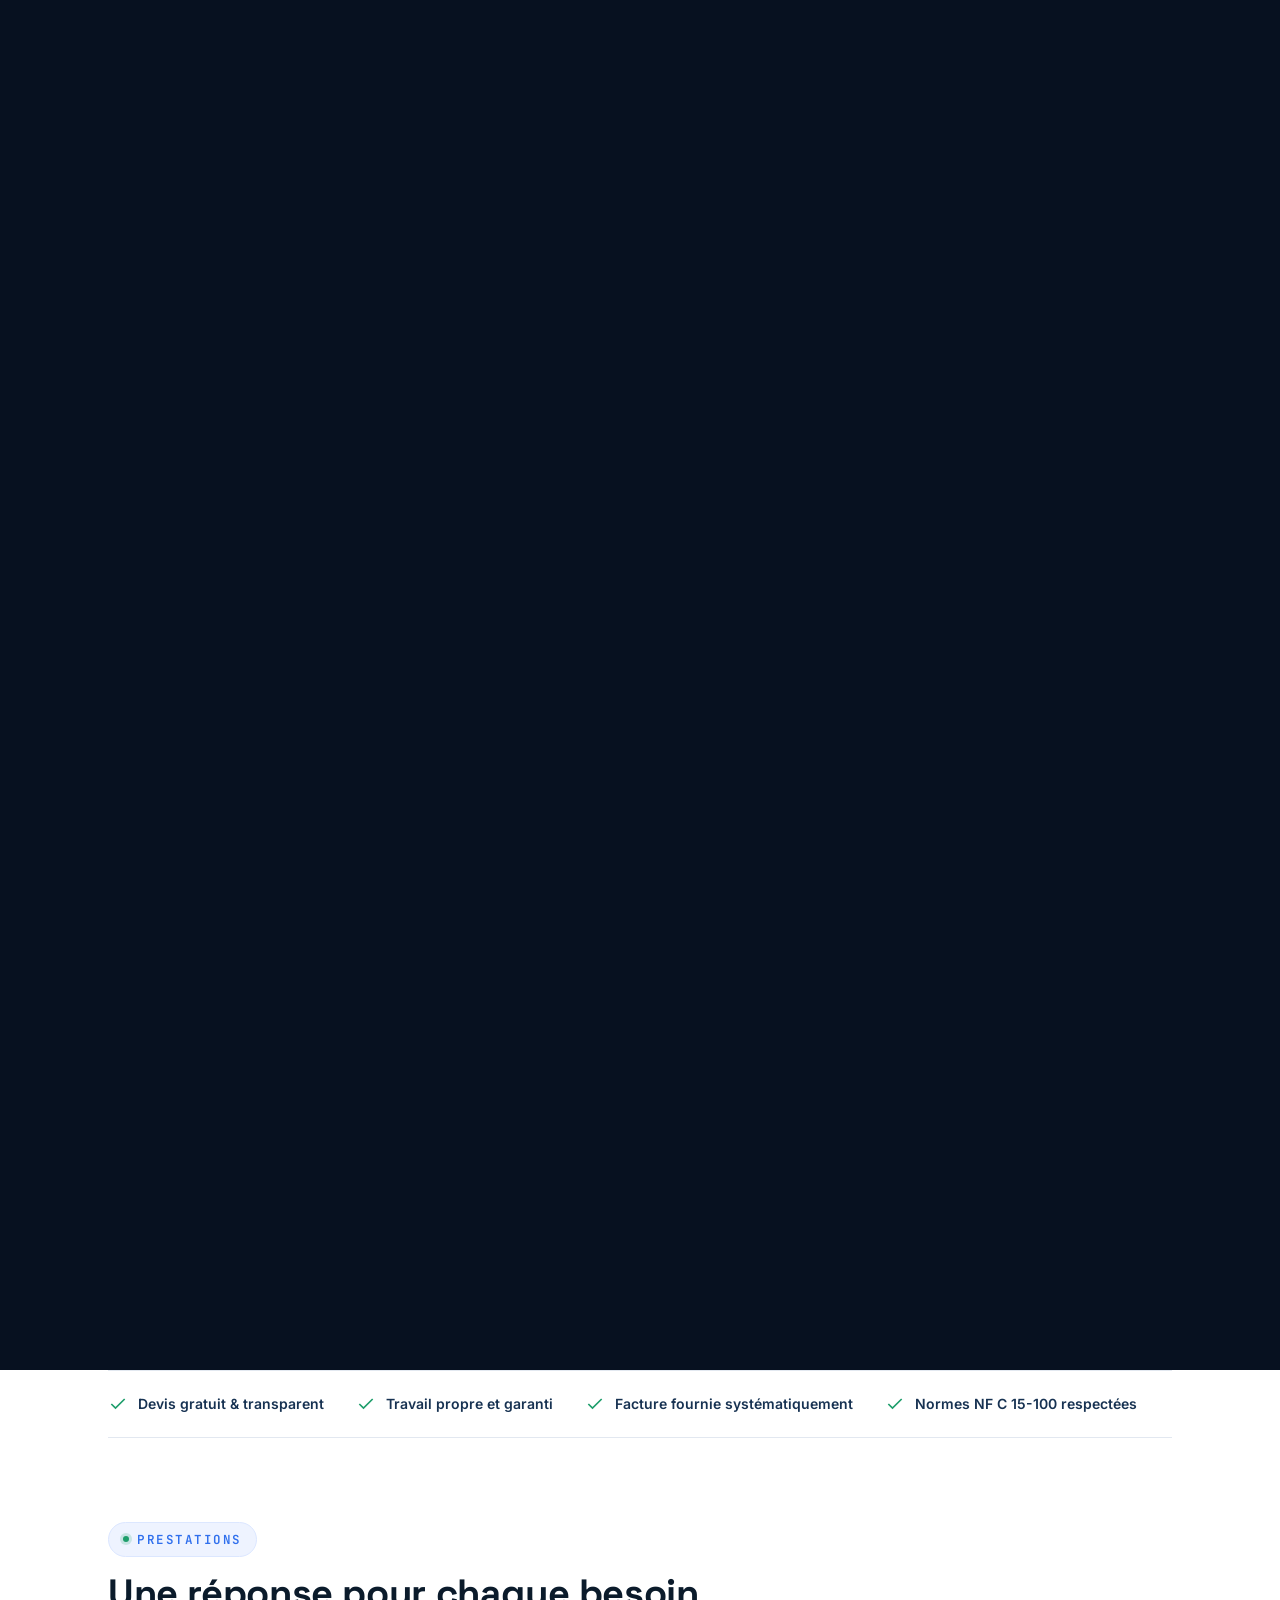
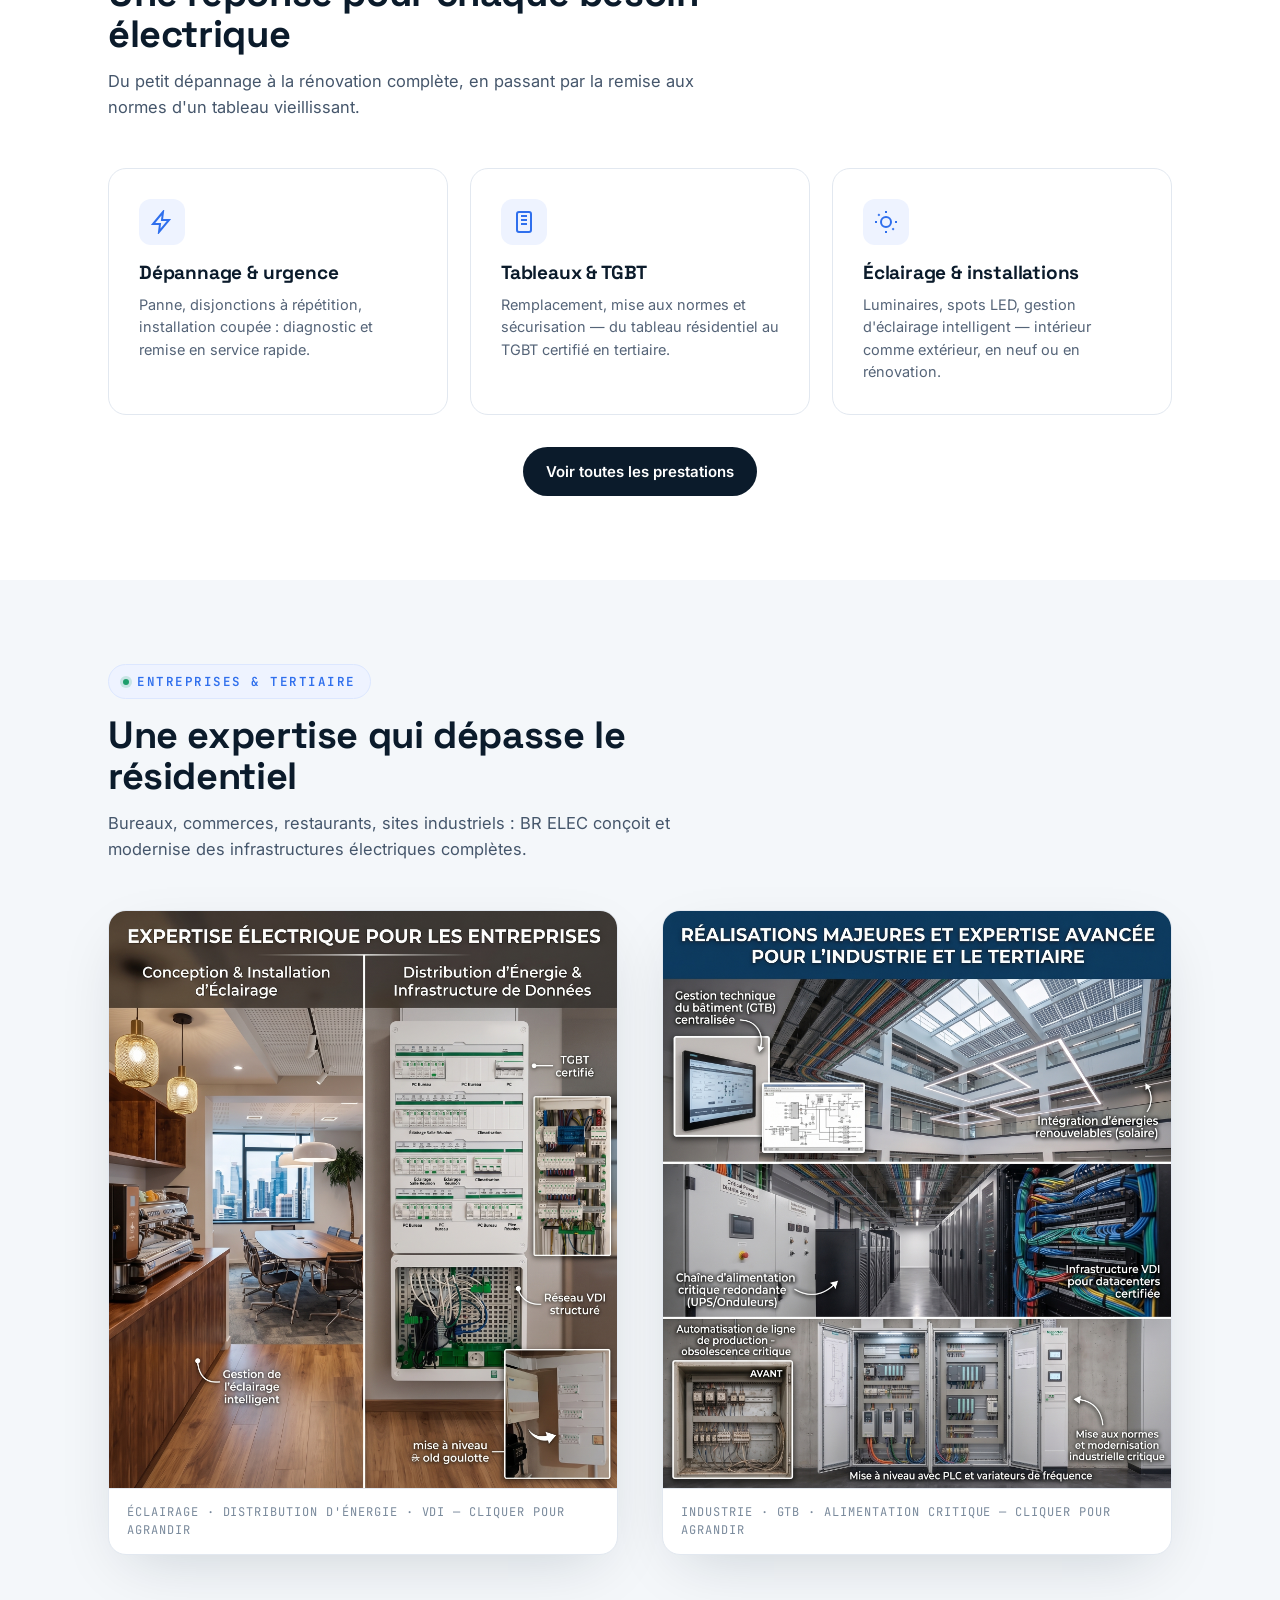
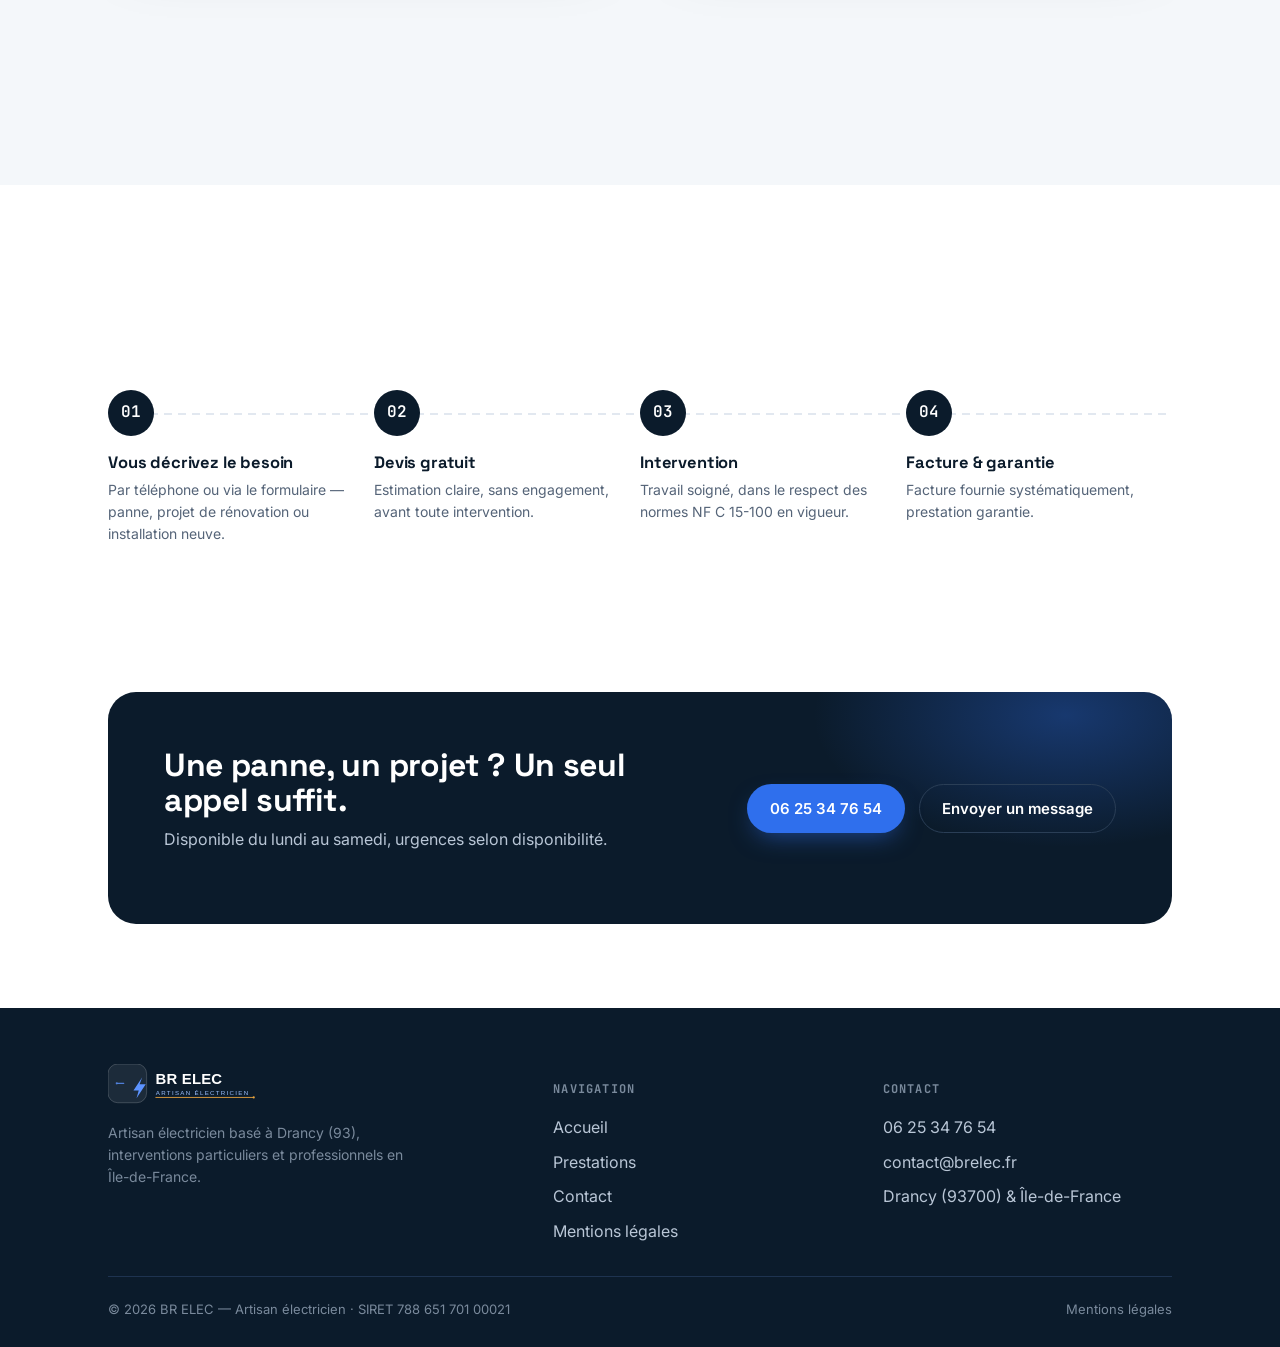
==== commit 32096ef5: "Correction Zone intervention et bug demander devis" ====
--- a/index.html
+++ b/index.html
@@ -303,6 +303,7 @@
       }
       el.style.opacity = o;
       el.style.transform = 'translateY(' + ty + 'px)';
+      el.classList.toggle('interactive', o > 0.5);
     });
 
     // Crossfade to white background at the end
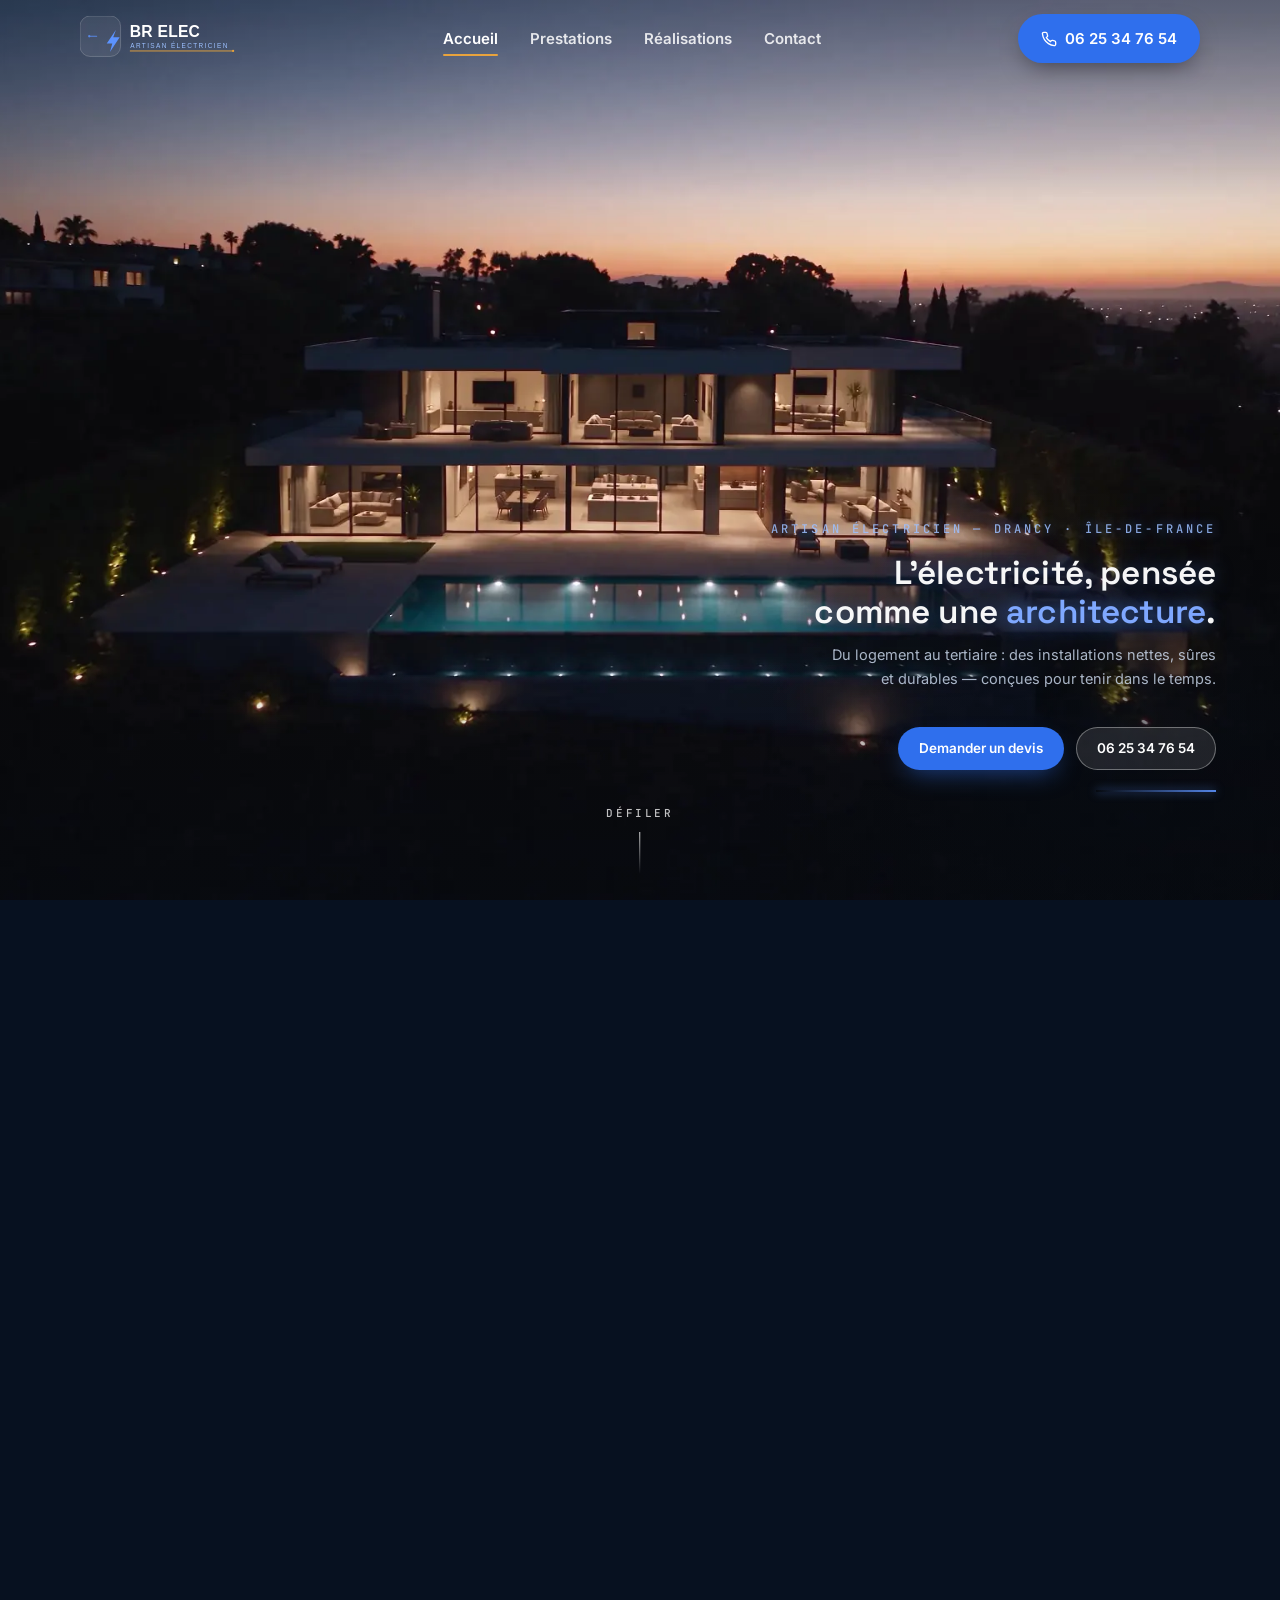
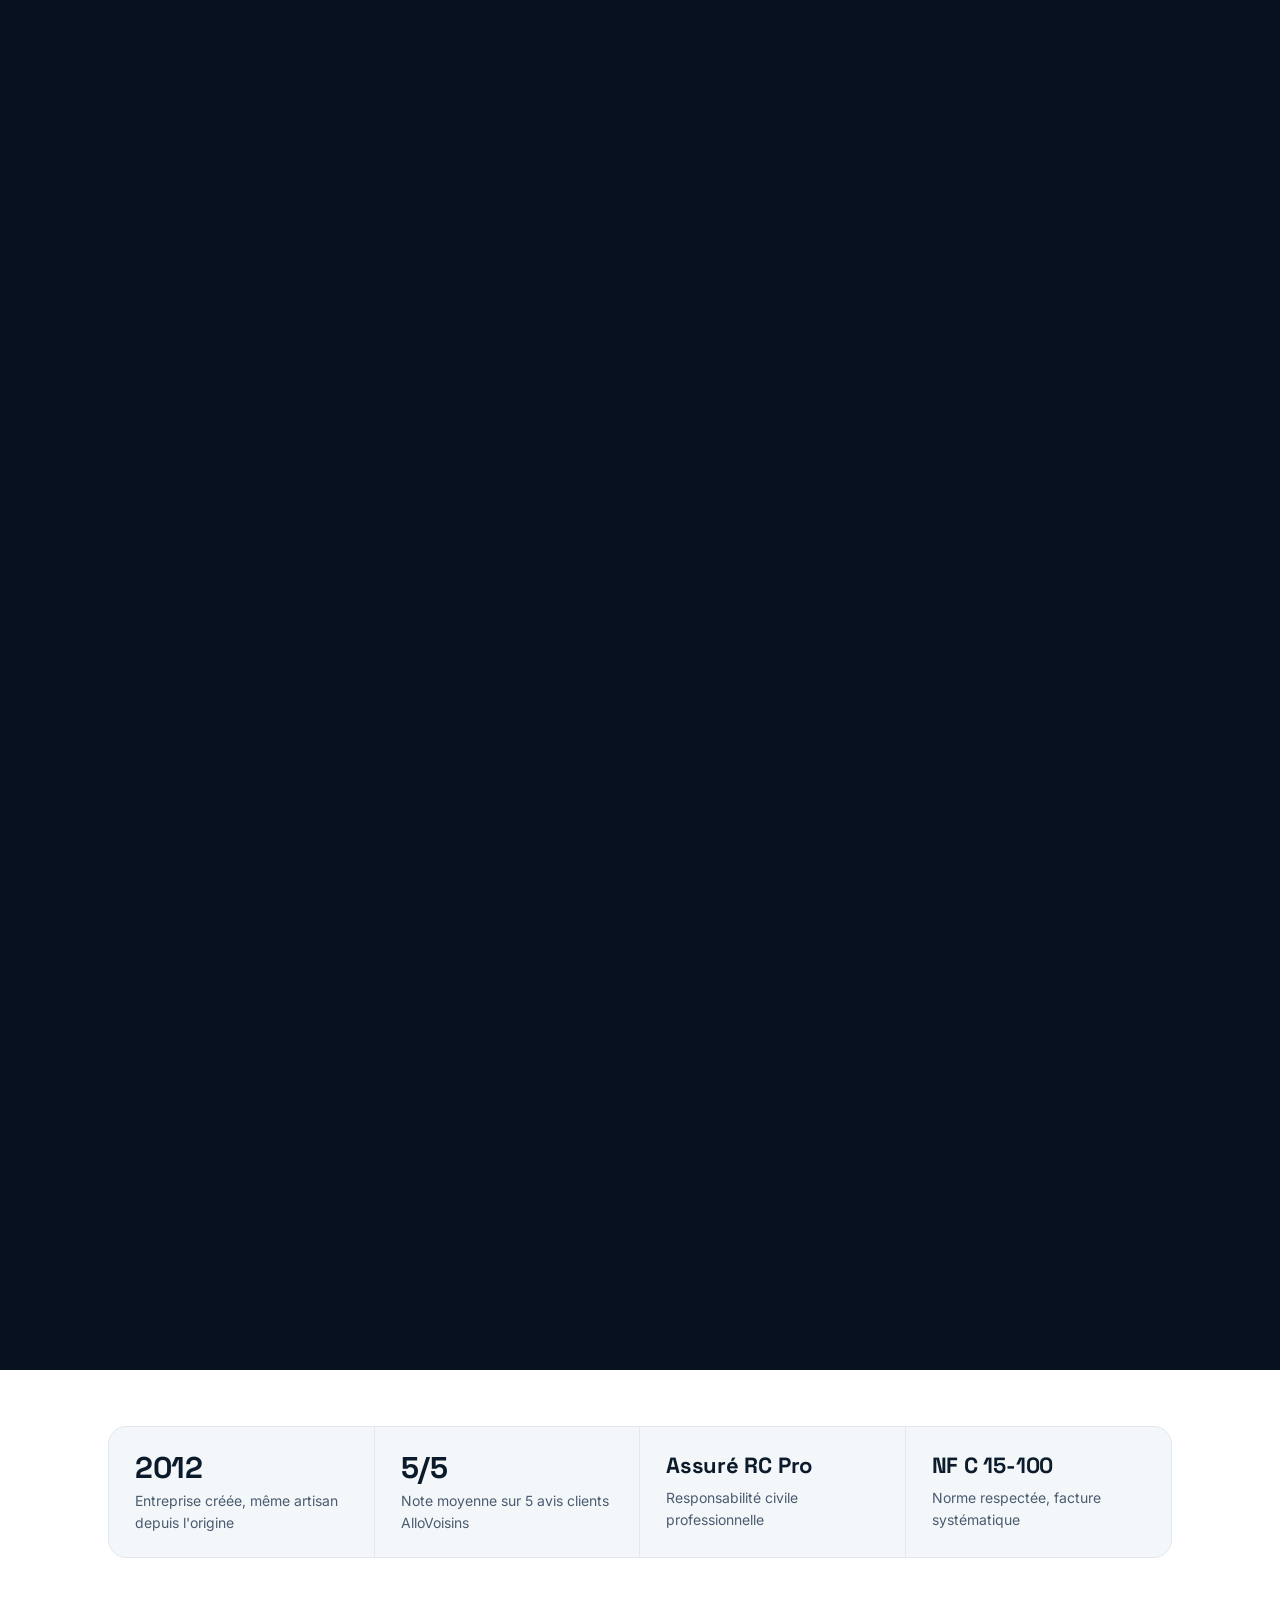
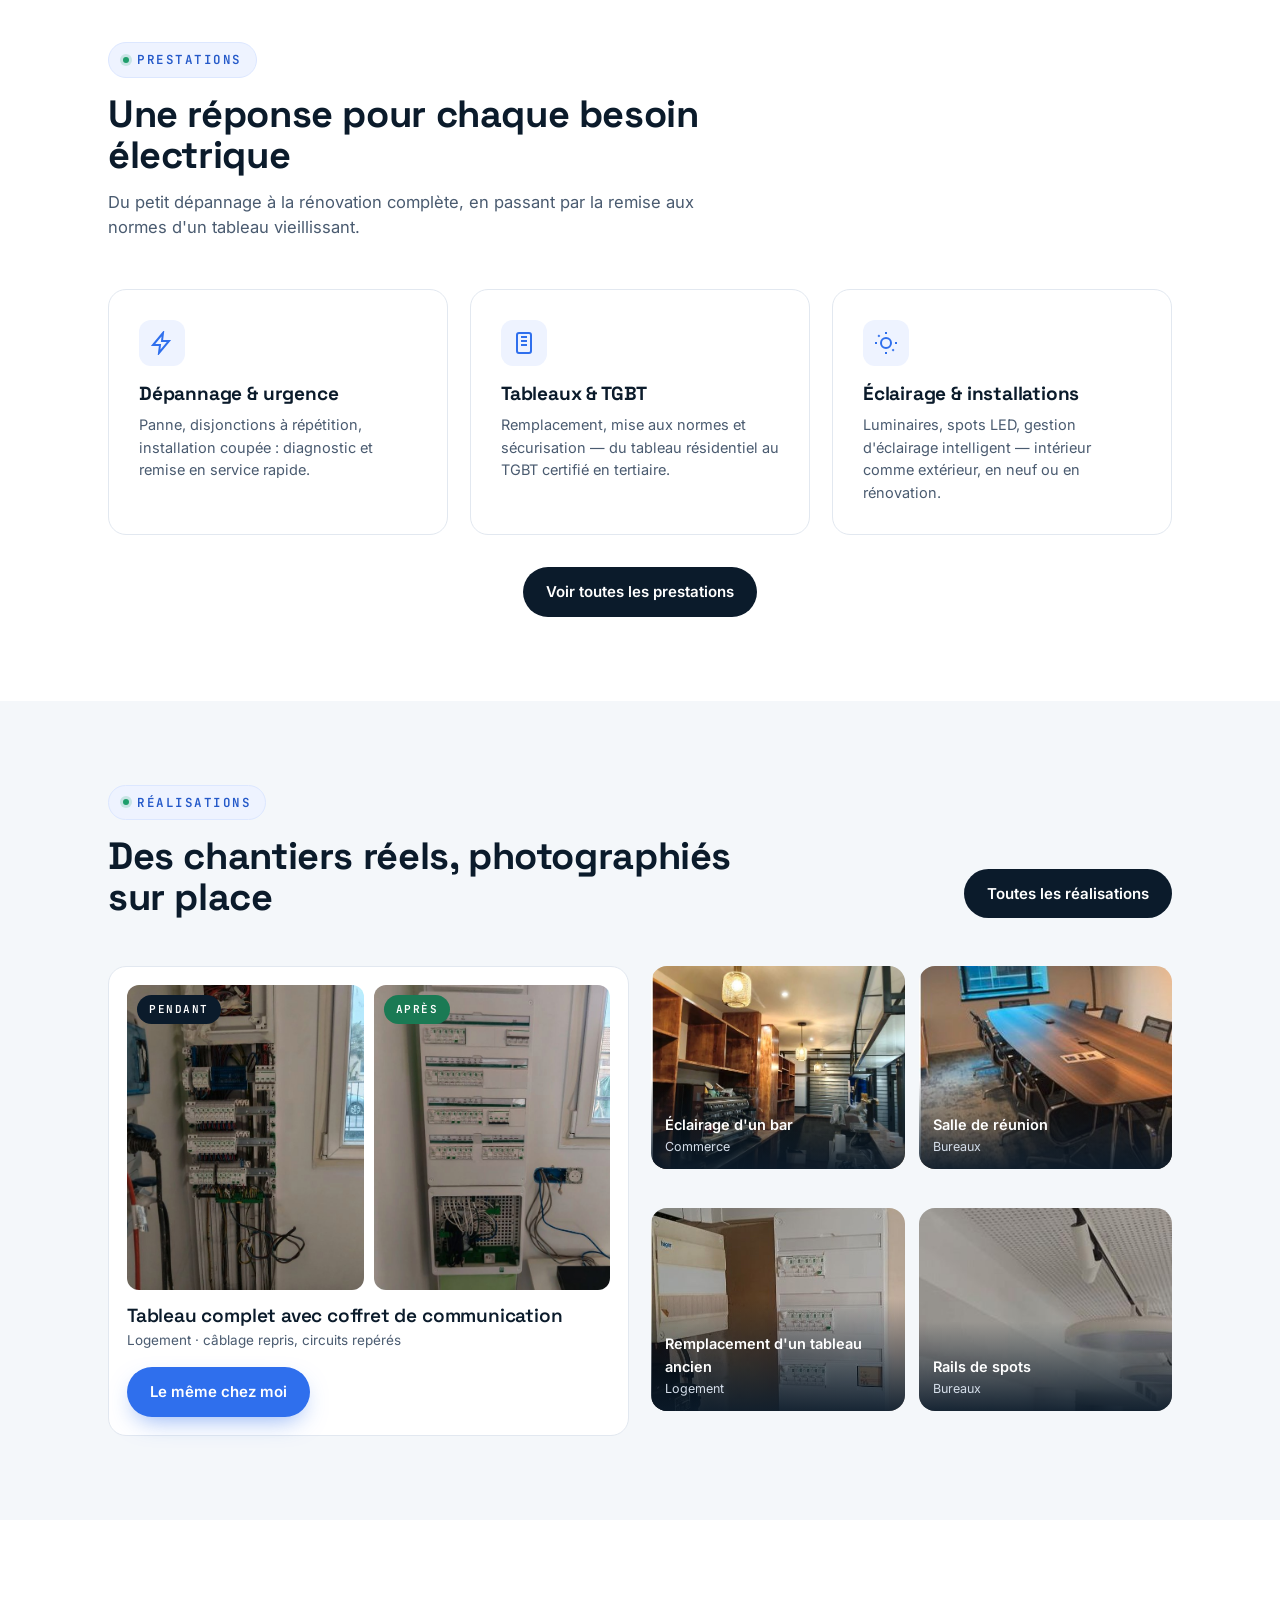
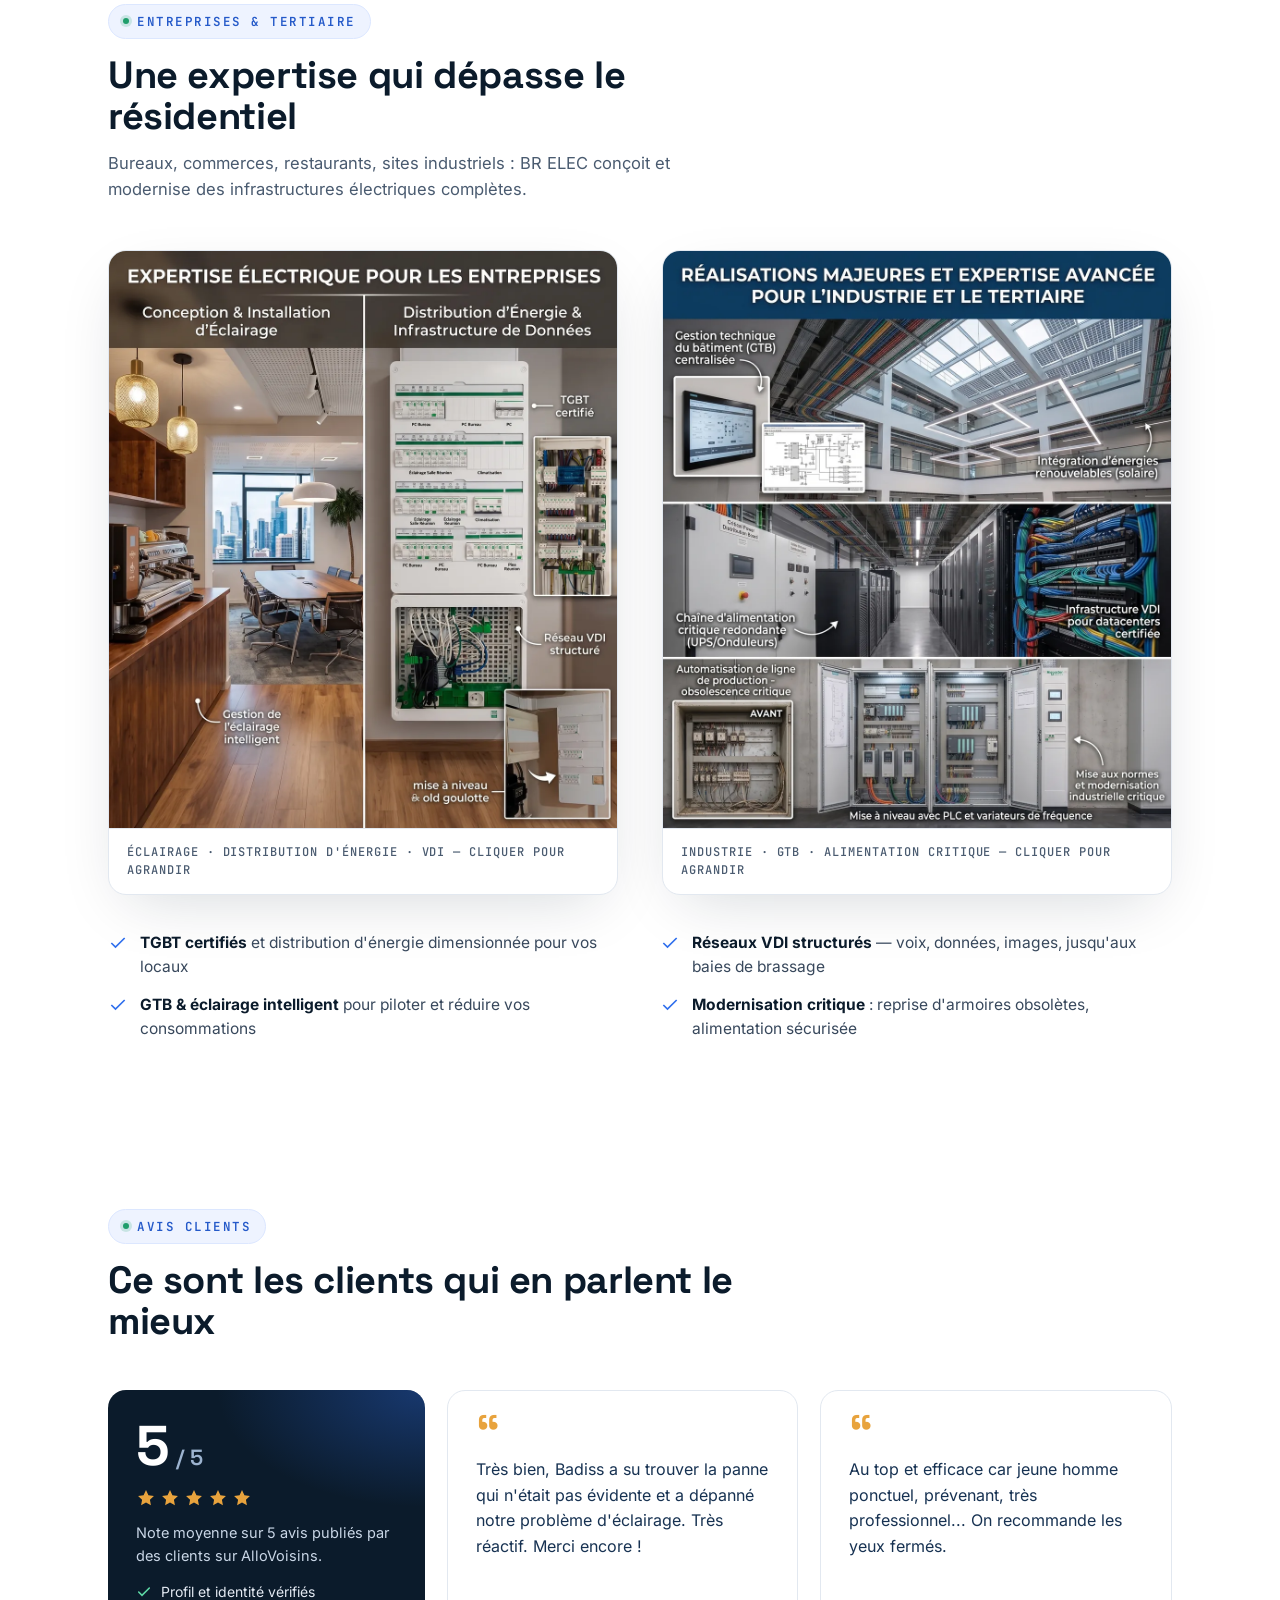
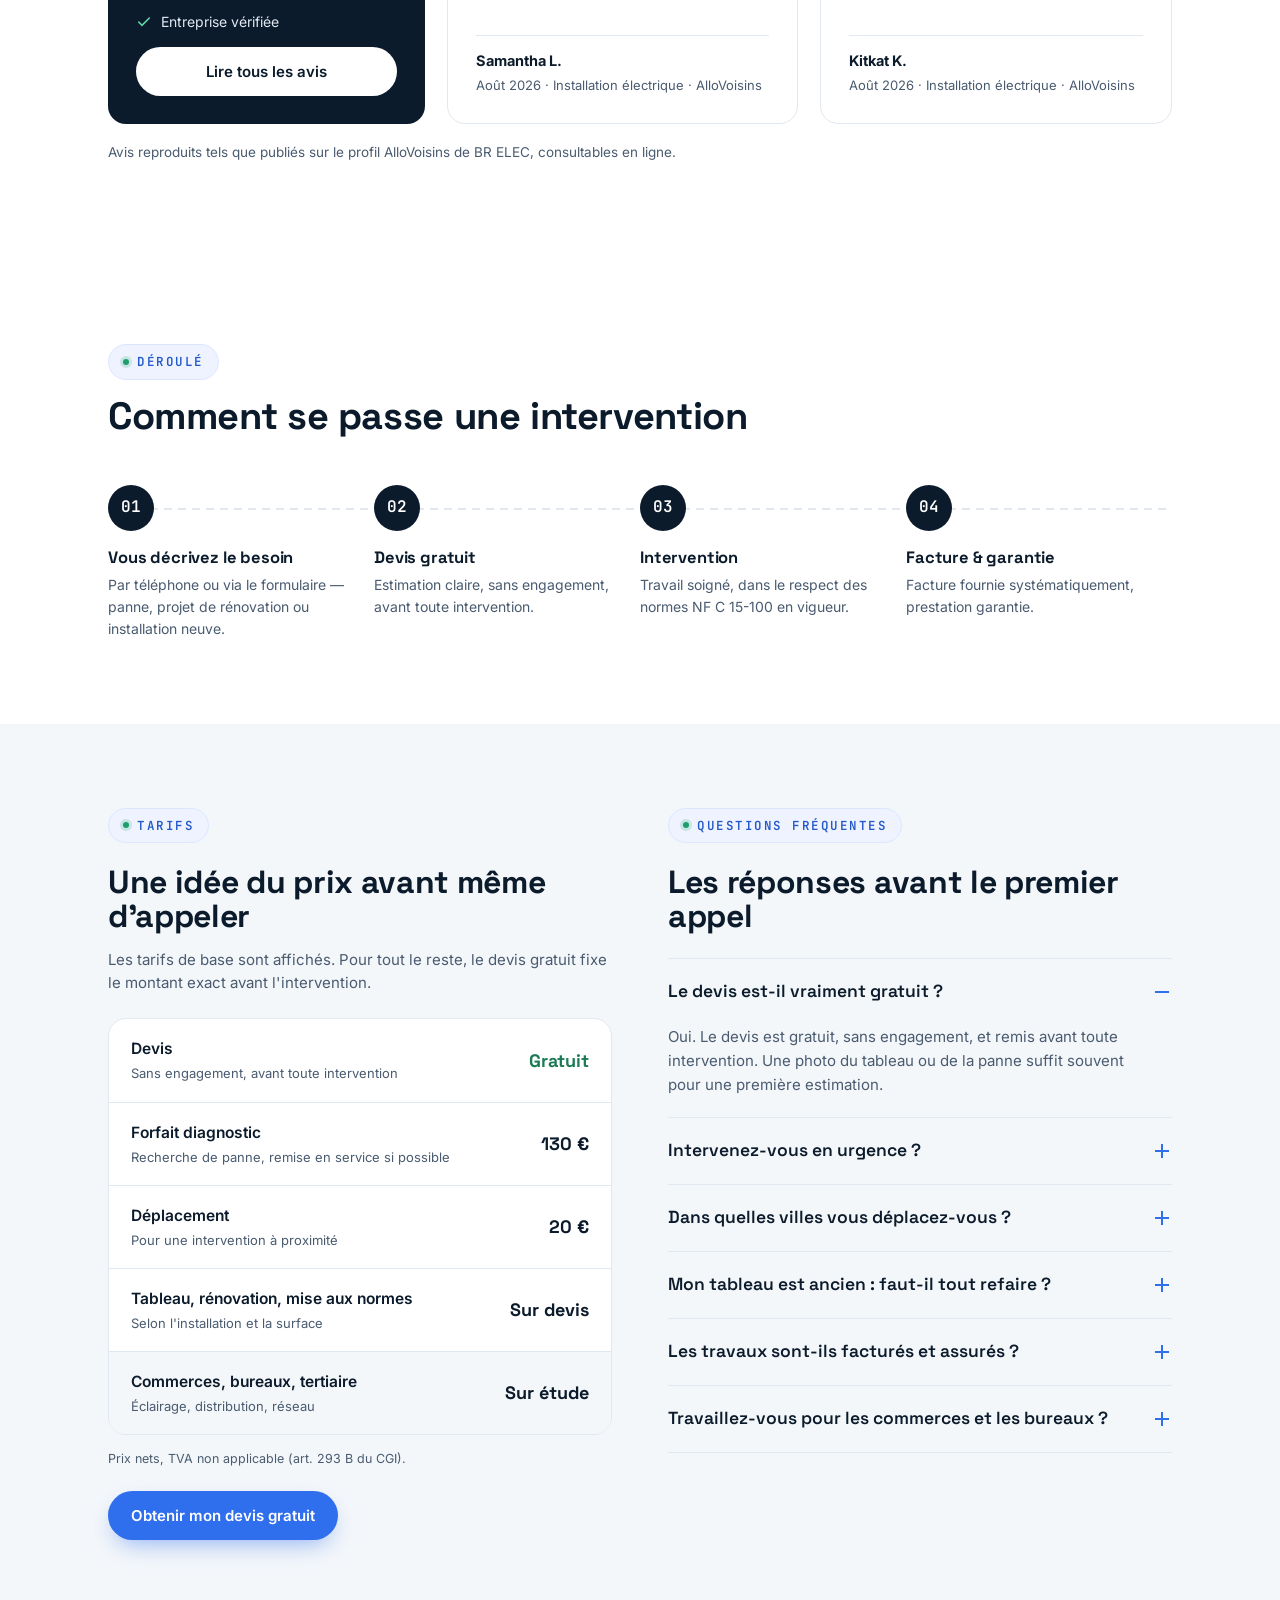
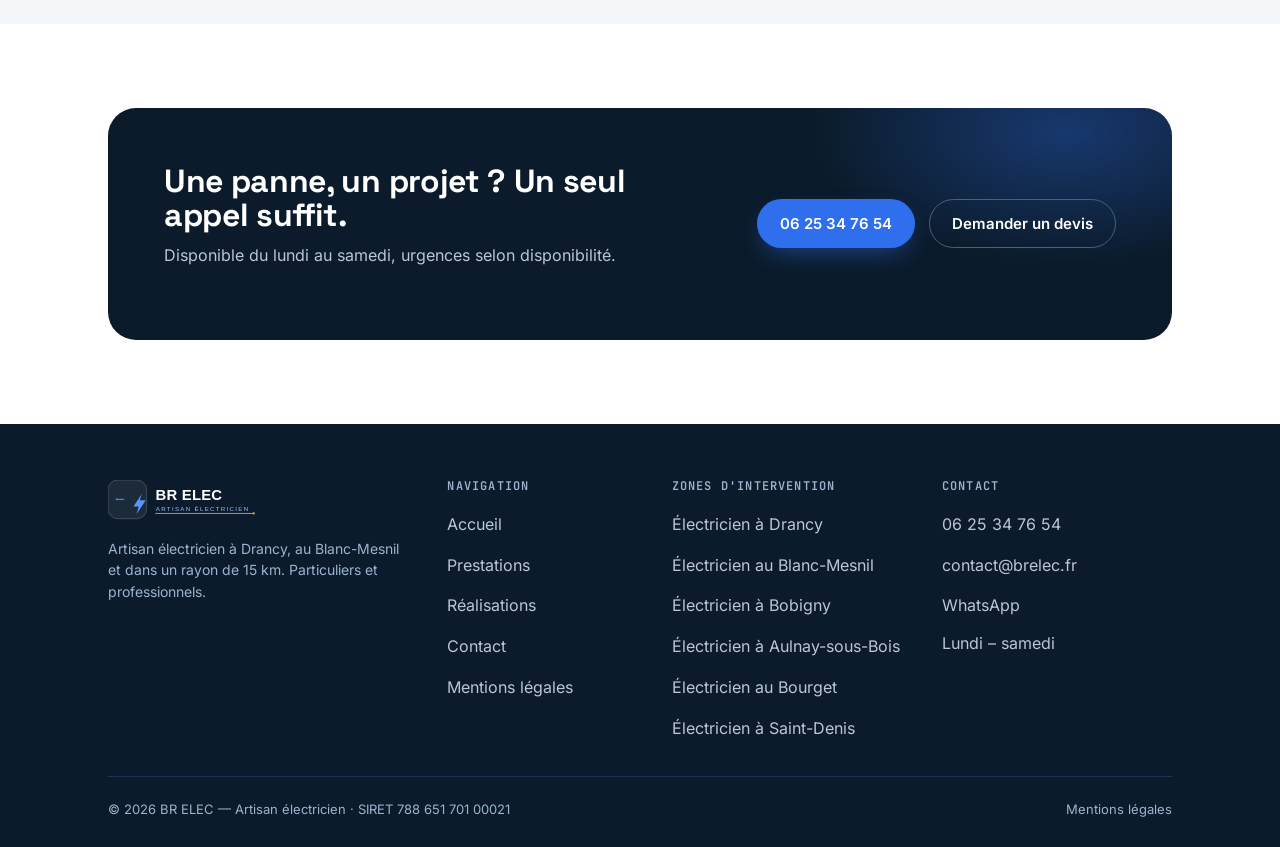
==== commit 55b43711: "V2.4 — mobile, devis express, avis, réalisations, tarifs, pages locales" ====
--- a/index.html
+++ b/index.html
@@ -2,47 +2,72 @@
 <html lang="fr">
 <head>
 <meta charset="UTF-8">
-<meta name="viewport" content="width=device-width, initial-scale=1.0">
+<meta name="viewport" content="width=device-width, initial-scale=1.0, viewport-fit=cover">
 <title>BR ELEC — Artisan électricien à Drancy &amp; Île-de-France</title>
-<meta name="description" content="Artisan électricien à Drancy (93). Dépannage, mise aux normes, tableaux électriques, TGBT, VDI, rénovation, éclairage. Particuliers, commerces et tertiaire — devis gratuit en Île-de-France.">
-<link rel="icon" type="image/svg+xml" href="assets/logo-mark.svg">
-<link rel="preload" as="image" href="assets/brelec-hero-poster.jpg">
-<link rel="stylesheet" href="assets/style.css?v=3">
+<meta name="description" content="Artisan électricien à Drancy (93) : dépannage, tableaux, mise aux normes, rénovation, éclairage. Particuliers et professionnels, devis gratuit, 15 km autour.">
+<link rel="canonical" href="https://www.brelec.fr/">
+<meta name="theme-color" content="#0B1B2B">
+<meta property="og:type" content="website">
+<meta property="og:site_name" content="BR ELEC">
+<meta property="og:locale" content="fr_FR">
+<meta property="og:title" content="BR ELEC — Artisan électricien à Drancy &amp; Île-de-France">
+<meta property="og:description" content="Artisan électricien à Drancy (93) : dépannage, tableaux, mise aux normes, rénovation, éclairage. Particuliers et professionnels, devis gratuit, 15 km autour.">
+<meta property="og:url" content="https://www.brelec.fr/">
+<meta property="og:image" content="https://www.brelec.fr/assets/img/og.jpg">
+<meta property="og:image:width" content="1200">
+<meta property="og:image:height" content="630">
+<meta name="twitter:card" content="summary_large_image">
+<link rel="icon" type="image/svg+xml" href="/assets/logo-mark.svg">
+<link rel="apple-touch-icon" href="/assets/img/apple-touch-icon.png">
+<link rel="preload" as="font" type="font/woff2" href="/assets/fonts/inter-latin-400-normal.woff2" crossorigin>
+<link rel="preload" as="font" type="font/woff2" href="/assets/fonts/space-grotesk-latin-700-normal.woff2" crossorigin>
+<link rel="preload" as="image" href="/assets/img/hero-poster.webp" type="image/webp">
+<link rel="stylesheet" href="/assets/style.css?v=4">
+<script>document.documentElement.className += ' js';</script>
+<script type="application/ld+json">{"@context": "https://schema.org", "@type": "Electrician", "@id": "https://www.brelec.fr/#entreprise", "name": "BR ELEC", "description": "Artisan électricien : dépannage, tableaux électriques, mise aux normes, rénovation, éclairage, pour particuliers et professionnels.", "url": "https://www.brelec.fr/", "telephone": "+33625347654", "email": "contact@brelec.fr", "image": "https://www.brelec.fr/assets/img/og.jpg", "logo": "https://www.brelec.fr/assets/img/apple-touch-icon.png", "founder": {"@type": "Person", "name": "Badiss Benayache"}, "foundingDate": "2012", "address": {"@type": "PostalAddress", "streetAddress": "117 avenue Henri Barbusse", "postalCode": "93150", "addressLocality": "Le Blanc-Mesnil", "addressRegion": "Île-de-France", "addressCountry": "FR"}, "areaServed": [{"@type": "City", "name": "Drancy"}, {"@type": "City", "name": "Le Blanc-Mesnil"}, {"@type": "City", "name": "Bobigny"}, {"@type": "City", "name": "Aulnay-sous-Bois"}, {"@type": "City", "name": "Le Bourget"}, {"@type": "City", "name": "Saint-Denis"}], "sameAs": ["https://www.allovoisins.com/p/brelec-6"]}</script>
 </head>
 <body>
+<a class="skip" href="#contenu">Aller au contenu</a>
 
 <header class="site over-hero" id="siteHeader">
   <div class="wrap site-nav">
-    <a href="index.html" class="brand">
-      <img class="logo-dark" src="assets/logo-full.svg" alt="BR ELEC — Artisan électricien">
-      <img class="logo-light" src="assets/logo-full-white.svg" alt="BR ELEC — Artisan électricien">
-    </a>
-    <nav class="links">
-      <a href="index.html" class="current">Accueil</a>
-      <a href="services.html">Prestations</a>
-      <a href="contact.html">Contact</a>
-    </nav>
-    <a href="tel:+33625347654" class="btn btn-primary">
-      <svg width="16" height="16" viewBox="0 0 24 24" fill="none" stroke="currentColor" stroke-width="2"><path d="M22 16.92v3a2 2 0 0 1-2.18 2 19.79 19.79 0 0 1-8.63-3.07 19.5 19.5 0 0 1-6-6 19.79 19.79 0 0 1-3.07-8.67A2 2 0 0 1 4.11 2h3a2 2 0 0 1 2 1.72c.127.96.362 1.903.7 2.81a2 2 0 0 1-.45 2.11L8.09 9.91a16 16 0 0 0 6 6l1.27-1.27a2 2 0 0 1 2.11-.45c.907.338 1.85.573 2.81.7A2 2 0 0 1 22 16.92z"/></svg>
-      06 25 34 76 54
-    </a>
+    <a href="/" class="brand"><img class="logo-dark" src="/assets/logo-full.svg" alt="BR ELEC — Artisan électricien" width="166" height="46"><img class="logo-light" src="/assets/logo-full-white.svg" alt="BR ELEC — Artisan électricien" width="166" height="46"></a>
+    <nav class="links" aria-label="Navigation principale"><a href="/" class="current" aria-current="page">Accueil</a><a href="/services">Prestations</a><a href="/realisations">Réalisations</a><a href="/contact">Contact</a></nav>
+    <a href="tel:+33625347654" class="btn btn-primary header-call"><svg width="16" height="16" viewBox="0 0 24 24" fill="none" stroke="currentColor" stroke-width="2" aria-hidden="true"><path d="M22 16.92v3a2 2 0 0 1-2.18 2 19.79 19.79 0 0 1-8.63-3.07 19.5 19.5 0 0 1-6-6 19.79 19.79 0 0 1-3.07-8.67A2 2 0 0 1 4.11 2h3a2 2 0 0 1 2 1.72c.127.96.362 1.903.7 2.81a2 2 0 0 1-.45 2.11L8.09 9.91a16 16 0 0 0 6 6l1.27-1.27a2 2 0 0 1 2.11-.45c.907.338 1.85.573 2.81.7A2 2 0 0 1 22 16.92z"/></svg>06 25 34 76 54</a>
+    <button class="burger" id="burger" type="button" aria-label="Ouvrir le menu" aria-expanded="false" aria-controls="mnav">
+      <svg viewBox="0 0 24 24" fill="none" stroke="currentColor" stroke-width="2" stroke-linecap="round" aria-hidden="true"><path d="M4 7h16M4 12h16M4 17h16"/></svg>
+    </button>
   </div>
 </header>
 
+<div class="mnav" id="mnav" hidden>
+  <div class="mnav-top">
+    <img src="/assets/logo-full-white.svg" alt="BR ELEC" width="166" height="46">
+    <button class="mnav-close" id="mnavClose" type="button" aria-label="Fermer le menu">
+      <svg viewBox="0 0 24 24" fill="none" stroke="currentColor" stroke-width="2" stroke-linecap="round" aria-hidden="true"><path d="M6 6l12 12M18 6L6 18"/></svg>
+    </button>
+  </div>
+  <nav class="mnav-links" aria-label="Menu"><a href="/" class="current" aria-current="page">Accueil</a><a href="/services">Prestations</a><a href="/realisations">Réalisations</a><a href="/contact">Contact &amp; devis</a></nav>
+  <div class="mnav-foot">
+    <div class="mono">Lundi – samedi · urgences selon disponibilité</div>
+    <a class="mnav-call" href="tel:+33625347654"><svg viewBox="0 0 24 24" fill="none" stroke="currentColor" stroke-width="2" aria-hidden="true"><path d="M22 16.92v3a2 2 0 0 1-2.18 2 19.79 19.79 0 0 1-8.63-3.07 19.5 19.5 0 0 1-6-6 19.79 19.79 0 0 1-3.07-8.67A2 2 0 0 1 4.11 2h3a2 2 0 0 1 2 1.72c.127.96.362 1.903.7 2.81a2 2 0 0 1-.45 2.11L8.09 9.91a16 16 0 0 0 6 6l1.27-1.27a2 2 0 0 1 2.11-.45c.907.338 1.85.573 2.81.7A2 2 0 0 1 22 16.92z"/></svg>06 25 34 76 54</a>
+    <p>Drancy · Le Blanc-Mesnil · 15 km autour</p>
+  </div>
+</div>
+
+<main id="contenu">
 <!-- ============ CINEMATIC HERO ============ -->
 <section class="cine" id="cine" aria-label="Présentation BR ELEC">
   <div class="cine-stage">
-    <video class="cine-video" id="cineVideo" autoplay muted loop playsinline preload="auto" poster="assets/brelec-hero-poster.jpg">
-      <source src="assets/brelec-hero.mp4" type="video/mp4">
-    </video>
+    <video class="cine-video" id="cineVideo" autoplay muted loop playsinline preload="none" poster="/assets/img/hero-poster.webp" data-src="/assets/brelec-hero.mp4" data-src-m="/assets/brelec-hero-m.mp4" aria-hidden="true" tabindex="-1"></video>
     <div class="cine-shade"></div>
 
     <div class="cine-copy interactive" data-step="0">
-      <div class="cine-kicker">Artisan électricien — Drancy · Île-de-France</div>
+      <div class="cine-kicker">Artisan électricien — Drancy<span class="hide-m"> · Île-de-France</span></div>
       <h1 class="cine-title">L'électricité, pensée comme une <span class="glow">architecture</span>.</h1>
       <p class="cine-sub">Du logement au tertiaire : des installations nettes, sûres et durables — conçues pour tenir dans le temps.</p>
       <div class="cine-actions">
-        <a href="contact.html" class="btn btn-primary">Demander un devis</a>
+        <a href="/contact" class="btn btn-primary">Demander un devis</a>
         <a href="tel:+33625347654" class="btn btn-glass">06 25 34 76 54</a>
       </div>
     </div>
@@ -57,37 +82,24 @@
       <div class="cine-kicker">Particuliers · Commerces · Tertiaire</div>
       <p class="cine-sub" style="margin-top:0;">Devis gratuit, réponse rapide.<br>Disponible du lundi au samedi, urgences selon disponibilité.</p>
       <div class="cine-actions">
-        <a href="contact.html" class="btn btn-primary">Parler de votre projet</a>
+        <a href="/contact" class="btn btn-primary">Parler de votre projet</a>
       </div>
     </div>
 
     <div class="cine-white" id="cineWhite"></div>
-    <div class="cine-cue" id="cineCue">Défiler</div>
-  </div>
-</section>
-
-<!-- ============ TRUST BAR ============ -->
-<div class="wrap reveal">
-  <div class="trust-bar">
-    <div class="trust-item">
-      <svg viewBox="0 0 24 24" fill="none" stroke="#1E9E6B" stroke-width="2"><path d="M20 6L9 17l-5-5"/></svg>
-      Devis gratuit &amp; transparent
-    </div>
-    <div class="trust-item">
-      <svg viewBox="0 0 24 24" fill="none" stroke="#1E9E6B" stroke-width="2"><path d="M20 6L9 17l-5-5"/></svg>
-      Travail propre et garanti
-    </div>
-    <div class="trust-item">
-      <svg viewBox="0 0 24 24" fill="none" stroke="#1E9E6B" stroke-width="2"><path d="M20 6L9 17l-5-5"/></svg>
-      Facture fournie systématiquement
-    </div>
-    <div class="trust-item">
-      <svg viewBox="0 0 24 24" fill="none" stroke="#1E9E6B" stroke-width="2"><path d="M20 6L9 17l-5-5"/></svg>
-      Normes NF C 15-100 respectées
-    </div>
+    <div class="cine-cue" id="cineCue" aria-hidden="true">Défiler</div>
+  </div>
+</section>
+
+
+<div class="wrap stats-wrap reveal">
+  <div class="stats">
+    <div class="stat"><b>2012</b><span>Entreprise créée, même artisan depuis l'origine</span></div>
+    <div class="stat"><b>5/5</b><span>Note moyenne sur 5 avis clients AlloVoisins</span></div>
+    <div class="stat"><b class="sm">Assuré RC Pro</b><span>Responsabilité civile professionnelle</span></div>
+    <div class="stat"><b class="sm">NF C 15-100</b><span>Norme respectée, facture systématique</span></div>
   </div>
 </div>
-
 <!-- ============ PRESTATIONS ============ -->
 <section>
   <div class="wrap">
@@ -122,13 +134,41 @@
     </div>
 
     <div style="margin-top:32px; text-align:center;" class="reveal">
-      <a href="services.html" class="btn btn-dark">Voir toutes les prestations</a>
-    </div>
-  </div>
-</section>
-
+      <a href="/services" class="btn btn-dark">Voir toutes les prestations</a>
+    </div>
+  </div>
+</section>
+
+
+<section class="on-mist">
+  <div class="wrap">
+    <div class="section-head split reveal">
+      <div>
+        <div class="eyebrow"><span class="dot"></span>Réalisations</div>
+        <h2>Des chantiers réels, photographiés sur place</h2>
+      </div>
+      <a href="/realisations" class="btn btn-dark">Toutes les réalisations</a>
+    </div>
+    <div class="works">
+      <article class="work-feature reveal">
+        <div class="work-pair">
+          <figure><img src="/assets/photos/tableau-electrique-02.jpg" alt="Tableau électrique en cours de câblage, capots déposés" width="602" height="758" loading="lazy" decoding="async"><span class="tag">Pendant</span></figure>
+          <figure><img src="/assets/photos/tableau-electrique-01.jpg" alt="Le même tableau électrique terminé, capots posés et circuits repérés" width="584" height="753" loading="lazy" decoding="async"><span class="tag safe">Après</span></figure>
+        </div>
+        <div class="work-feature-foot">
+          <div>
+            <h3>Tableau complet avec coffret de communication</h3>
+            <p>Logement · câblage repris, circuits repérés</p>
+          </div>
+          <a class="btn btn-primary" href="/contact">Le même chez moi</a>
+        </div>
+      </article>
+      <div class="work-grid"><figure class="work-card reveal"><img src="/assets/photos/chantier-bar-eclairage.jpg" alt="Suspensions et spots au-dessus du comptoir d'un bar" width="607" height="753" loading="lazy" decoding="async"><figcaption><b>Éclairage d'un bar</b><span>Commerce</span></figcaption></figure><figure class="work-card reveal"><img src="/assets/photos/chantier-plafonniers-salle.jpg" alt="Plafonniers et suspensions dans une salle de réunion" width="310" height="599" loading="lazy" decoding="async"><figcaption><b>Salle de réunion</b><span>Bureaux</span></figcaption></figure><figure class="work-card reveal"><img src="/assets/photos/tableau-electrique-03.jpg" alt="Tableau neuf posé à côté de l'ancien tableau" width="452" height="513" loading="lazy" decoding="async"><figcaption><b>Remplacement d'un tableau ancien</b><span>Logement</span></figcaption></figure><figure class="work-card reveal"><img src="/assets/photos/chantier-rail-spots.jpg" alt="Rails de spots fixés sur un plafond acoustique" width="295" height="595" loading="lazy" decoding="async"><figcaption><b>Rails de spots</b><span>Bureaux</span></figcaption></figure></div>
+    </div>
+  </div>
+</section>
 <!-- ============ ENTREPRISES & TERTIAIRE ============ -->
-<section class="on-mist">
+<section>
   <div class="wrap">
     <div class="section-head reveal">
       <div class="eyebrow"><span class="dot"></span>Entreprises &amp; tertiaire</div>
@@ -138,14 +178,14 @@
 
     <div class="b2b-grid">
       <figure class="b2b-figure reveal" style="margin:0;">
-        <a href="assets/img/infographie-entreprises.jpg" target="_blank" rel="noopener">
-          <img src="assets/img/infographie-entreprises.jpg" alt="Expertise électrique pour les entreprises : conception et installation d'éclairage, distribution d'énergie, TGBT certifié, réseau VDI structuré, gestion de l'éclairage intelligent">
+        <a href="/assets/img/infographie-entreprises-full.webp" target="_blank" rel="noopener">
+          <img src="/assets/img/infographie-entreprises.webp" width="1100" height="1248" loading="lazy" decoding="async" alt="Expertise électrique pour les entreprises : conception et installation d'éclairage, distribution d'énergie, TGBT certifié, réseau VDI structuré, gestion de l'éclairage intelligent">
         </a>
         <figcaption>Éclairage · Distribution d'énergie · VDI — cliquer pour agrandir</figcaption>
       </figure>
       <figure class="b2b-figure reveal" style="margin:0;">
-        <a href="assets/img/infographie-industrie.jpg" target="_blank" rel="noopener">
-          <img src="assets/img/infographie-industrie.jpg" alt="Réalisations majeures industrie et tertiaire : GTB centralisée, énergies renouvelables, alimentation critique redondante UPS, infrastructure VDI datacenters, modernisation industrielle avec PLC et variateurs de fréquence">
+        <a href="/assets/img/infographie-industrie-full.webp" target="_blank" rel="noopener">
+          <img src="/assets/img/infographie-industrie.webp" width="1100" height="1248" loading="lazy" decoding="async" alt="Réalisations majeures industrie et tertiaire : GTB centralisée, énergies renouvelables, alimentation critique redondante UPS, infrastructure VDI datacenters, modernisation industrielle avec PLC et variateurs de fréquence">
         </a>
         <figcaption>Industrie · GTB · Alimentation critique — cliquer pour agrandir</figcaption>
       </figure>
@@ -172,8 +212,40 @@
   </div>
 </section>
 
+
+<section>
+  <div class="wrap">
+    <div class="section-head reveal">
+      <div class="eyebrow"><span class="dot"></span>Avis clients</div>
+      <h2>Ce sont les clients qui en parlent le mieux</h2>
+    </div>
+    <div class="reviews">
+      <div class="review-summary reveal">
+        <div class="review-score">5<small> / 5</small></div>
+        <div class="stars" role="img" aria-label="5 étoiles sur 5"><svg viewBox="0 0 24 24" aria-hidden="true"><path d="M12 2.5l2.9 6.1 6.6.9-4.8 4.6 1.2 6.6L12 17.5l-5.9 3.2 1.2-6.6L2.5 9.5l6.6-.9z"/></svg><svg viewBox="0 0 24 24" aria-hidden="true"><path d="M12 2.5l2.9 6.1 6.6.9-4.8 4.6 1.2 6.6L12 17.5l-5.9 3.2 1.2-6.6L2.5 9.5l6.6-.9z"/></svg><svg viewBox="0 0 24 24" aria-hidden="true"><path d="M12 2.5l2.9 6.1 6.6.9-4.8 4.6 1.2 6.6L12 17.5l-5.9 3.2 1.2-6.6L2.5 9.5l6.6-.9z"/></svg><svg viewBox="0 0 24 24" aria-hidden="true"><path d="M12 2.5l2.9 6.1 6.6.9-4.8 4.6 1.2 6.6L12 17.5l-5.9 3.2 1.2-6.6L2.5 9.5l6.6-.9z"/></svg><svg viewBox="0 0 24 24" aria-hidden="true"><path d="M12 2.5l2.9 6.1 6.6.9-4.8 4.6 1.2 6.6L12 17.5l-5.9 3.2 1.2-6.6L2.5 9.5l6.6-.9z"/></svg></div>
+        <p>Note moyenne sur 5 avis publiés par des clients sur AlloVoisins.</p>
+        <ul>
+          <li><svg viewBox="0 0 24 24" fill="none" stroke="#5CD6A4" stroke-width="2.4" stroke-linecap="round" aria-hidden="true"><path d="M20 6L9 17l-5-5"/></svg>Profil et identité vérifiés</li>
+          <li><svg viewBox="0 0 24 24" fill="none" stroke="#5CD6A4" stroke-width="2.4" stroke-linecap="round" aria-hidden="true"><path d="M20 6L9 17l-5-5"/></svg>Entreprise vérifiée</li>
+        </ul>
+        <a class="btn" href="https://www.allovoisins.com/p/brelec-6#avis" target="_blank" rel="noopener">Lire tous les avis</a>
+      </div>
+      <blockquote class="review-card reveal">
+        <span class="quote-mark" aria-hidden="true">“</span>
+        <p>Très bien, Badiss a su trouver la panne qui n'était pas évidente et a dépanné notre problème d'éclairage. Très réactif. Merci encore !</p>
+        <footer><b>Samantha L.</b><span>Août 2026 · Installation électrique · AlloVoisins</span></footer>
+      </blockquote>
+      <blockquote class="review-card reveal">
+        <span class="quote-mark" aria-hidden="true">“</span>
+        <p>Au top et efficace car jeune homme ponctuel, prévenant, très professionnel... On recommande les yeux fermés.</p>
+        <footer><b>Kitkat K.</b><span>Août 2026 · Installation électrique · AlloVoisins</span></footer>
+      </blockquote>
+    </div>
+    <p class="reviews-note">Avis reproduits tels que publiés sur le profil AlloVoisins de BR ELEC, consultables en ligne.</p>
+  </div>
+</section>
 <!-- ============ PROCESS ============ -->
-<section class="tight">
+<section>
   <div class="wrap">
     <div class="section-head reveal">
       <div class="eyebrow"><span class="dot"></span>Déroulé</div>
@@ -204,7 +276,31 @@
   </div>
 </section>
 
-<!-- ============ CTA ============ -->
+
+<section class="on-mist" id="tarifs">
+  <div class="wrap pf-grid">
+    <div class="reveal">
+      <div class="eyebrow"><span class="dot"></span>Tarifs</div>
+      <h2>Une idée du prix avant même d'appeler</h2>
+      <p class="lead-sm">Les tarifs de base sont affichés. Pour tout le reste, le devis gratuit fixe le montant exact avant l'intervention.</p>
+      <div class="price-list">
+        <div class="price-row"><div><b>Devis</b><span>Sans engagement, avant toute intervention</span></div><div class="amount free">Gratuit</div></div>
+        <div class="price-row"><div><b>Forfait diagnostic</b><span>Recherche de panne, remise en service si possible</span></div><div class="amount">130 €</div></div>
+        <div class="price-row"><div><b>Déplacement</b><span>Pour une intervention à proximité</span></div><div class="amount">20 €</div></div>
+        <div class="price-row"><div><b>Tableau, rénovation, mise aux normes</b><span>Selon l'installation et la surface</span></div><div class="amount">Sur devis</div></div>
+        <div class="price-row"><div><b>Commerces, bureaux, tertiaire</b><span>Éclairage, distribution, réseau</span></div><div class="amount">Sur étude</div></div>
+      </div>
+      <p class="price-note">Prix nets, TVA non applicable (art. 293 B du CGI).</p>
+      <a class="btn btn-primary" href="/contact">Obtenir mon devis gratuit</a>
+    </div>
+    <div class="reveal">
+      <div class="eyebrow"><span class="dot"></span>Questions fréquentes</div>
+      <h2>Les réponses avant le premier appel</h2>
+      <div class="faq"><details open><summary>Le devis est-il vraiment gratuit ?</summary><p>Oui. Le devis est gratuit, sans engagement, et remis avant toute intervention. Une photo du tableau ou de la panne suffit souvent pour une première estimation.</p></details><details><summary>Intervenez-vous en urgence ?</summary><p>BR ELEC intervient du lundi au samedi, et en urgence selon la disponibilité du moment. Pour une panne, appelez directement le 06 25 34 76 54 : c'est le moyen le plus rapide.</p></details><details><summary>Dans quelles villes vous déplacez-vous ?</summary><p>Dans un rayon de 15 km autour de Drancy : Le Blanc-Mesnil, Bobigny, Aulnay-sous-Bois, Le Bourget, Saint-Denis, le nord-est de Paris. Au-delà, l'intervention se fait sur devis.</p></details><details><summary>Mon tableau est ancien : faut-il tout refaire ?</summary><p>Pas forcément. Un diagnostic sur place, ou déjà une photo, permet de dire si le remplacement du tableau suffit ou si certains circuits doivent être repris. Vous recevez un devis détaillé avant de décider.</p></details><details><summary>Les travaux sont-ils facturés et assurés ?</summary><p>Oui. Une facture est fournie systématiquement, les travaux sont réalisés selon la norme NF C 15-100 et l'entreprise est couverte par une assurance responsabilité civile professionnelle.</p></details><details><summary>Travaillez-vous pour les commerces et les bureaux ?</summary><p>Oui : éclairage, tableaux et distribution électrique, câblage réseau. Un échange sur place permet de chiffrer le projet avant travaux.</p></details></div>
+    </div>
+  </div>
+</section>
+
 <section>
   <div class="wrap">
     <div class="cta-band reveal">
@@ -215,126 +311,53 @@
         </div>
         <div class="actions">
           <a href="tel:+33625347654" class="btn btn-primary">06 25 34 76 54</a>
-          <a href="contact.html" class="btn btn-ghost" style="border-color:#2A3E56;color:white;">Envoyer un message</a>
-        </div>
-      </div>
-    </div>
-  </div>
-</section>
+          <a href="/contact" class="btn btn-ghost" style="border-color:#47617F;color:white;">Demander un devis</a>
+        </div>
+      </div>
+    </div>
+  </div>
+</section>
+
+</main>
 
 <footer class="site">
   <div class="wrap">
     <div class="footer-grid">
       <div>
-        <img src="assets/logo-full-white.svg" alt="BR ELEC" style="height:44px; margin-bottom:6px;">
-        <p class="tagline">Artisan électricien basé à Drancy (93), interventions particuliers et professionnels en Île-de-France.</p>
-      </div>
-      <div>
-        <h4>Navigation</h4>
-        <ul>
-          <li><a href="index.html">Accueil</a></li>
-          <li><a href="services.html">Prestations</a></li>
-          <li><a href="contact.html">Contact</a></li>
-          <li><a href="mentions-legales.html">Mentions légales</a></li>
-        </ul>
-      </div>
-      <div>
-        <h4>Contact</h4>
+        <img class="brand-foot" src="/assets/logo-full-white.svg" alt="BR ELEC" width="158" height="44">
+        <p class="tagline">Artisan électricien à Drancy, au Blanc-Mesnil et dans un rayon de 15 km. Particuliers et professionnels.</p>
+      </div>
+      <div>
+        <h2 class="foot-h">Navigation</h2>
+        <ul><li><a href="/">Accueil</a></li><li><a href="/services">Prestations</a></li><li><a href="/realisations">Réalisations</a></li><li><a href="/contact">Contact</a></li><li><a href="/mentions-legales">Mentions légales</a></li></ul>
+      </div>
+      <div>
+        <h2 class="foot-h">Zones d'intervention</h2>
+        <ul><li><a href="/electricien-drancy">Électricien à Drancy</a></li><li><a href="/electricien-le-blanc-mesnil">Électricien au Blanc-Mesnil</a></li><li><a href="/electricien-bobigny">Électricien à Bobigny</a></li><li><a href="/electricien-aulnay-sous-bois">Électricien à Aulnay-sous-Bois</a></li><li><a href="/electricien-le-bourget">Électricien au Bourget</a></li><li><a href="/electricien-saint-denis">Électricien à Saint-Denis</a></li></ul>
+      </div>
+      <div>
+        <h2 class="foot-h">Contact</h2>
         <ul>
           <li><a href="tel:+33625347654">06 25 34 76 54</a></li>
           <li><a href="mailto:contact@brelec.fr">contact@brelec.fr</a></li>
-          <li>Drancy (93700) &amp; Île-de-France</li>
+          <li><a href="https://wa.me/33625347654?text=Bonjour%2C%20je%20souhaite%20un%20devis%20pour%20%3A%20" rel="noopener">WhatsApp</a></li>
+          <li>Lundi – samedi</li>
         </ul>
       </div>
     </div>
     <div class="footer-bottom">
       <span>© 2026 BR ELEC — Artisan électricien · SIRET 788 651 701 00021</span>
-      <span><a href="mentions-legales.html">Mentions légales</a></span>
+      <span><a href="/mentions-legales">Mentions légales</a></span>
     </div>
   </div>
 </footer>
 
-<script>
-(function () {
-  var reduced = window.matchMedia('(prefers-reduced-motion: reduce)').matches;
-  var cine = document.getElementById('cine');
-  var video = document.getElementById('cineVideo');
-  var white = document.getElementById('cineWhite');
-  var cue = document.getElementById('cineCue');
-  var header = document.getElementById('siteHeader');
-  var steps = Array.prototype.slice.call(document.querySelectorAll('.cine-copy'));
-
-  if (reduced) {
-    if (video) { video.removeAttribute('autoplay'); video.pause(); }
-    header.classList.add('solid');
-    return;
-  }
-
-  // Pause video when hero is off-screen (battery/perf)
-  if ('IntersectionObserver' in window && video) {
-    new IntersectionObserver(function (entries) {
-      entries.forEach(function (e) {
-        if (e.isIntersecting) { video.play().catch(function(){}); }
-        else { video.pause(); }
-      });
-    }, { threshold: 0.05 }).observe(cine);
-  }
-
-  var ticking = false;
-  function update() {
-    ticking = false;
-    var rect = cine.getBoundingClientRect();
-    var vh = window.innerHeight;
-    var total = cine.offsetHeight - vh;
-    var p = Math.min(1, Math.max(0, -rect.top / total));
-
-    // Text steps: [start, end] in progress space
-    var zones = [[0.00, 0.34], [0.34, 0.66], [0.66, 0.97]];
-    steps.forEach(function (el, i) {
-      var z = zones[i], o = 0, ty = 30;
-      if (p >= z[0] && p <= z[1]) {
-        var lp = (p - z[0]) / (z[1] - z[0]);
-        var fadeIn = (i === 0) ? 1 : Math.min(1, lp / 0.18);
-        var fadeOut = (i === steps.length - 1) ? 1 : Math.min(1, (1 - lp) / 0.18);
-        o = Math.min(fadeIn, fadeOut);
-        ty = 30 * (1 - fadeIn) - 18 * (1 - fadeOut);
-      } else if (i === steps.length - 1 && p > z[1]) {
-        o = 1; ty = 0; // last step stays until white covers it
-      }
-      el.style.opacity = o;
-      el.style.transform = 'translateY(' + ty + 'px)';
-      el.classList.toggle('interactive', o > 0.5);
-    });
-
-    // Crossfade to white background at the end
-    white.style.opacity = p > 0.9 ? (p - 0.9) / 0.1 : 0;
-
-    // Scroll cue only at the very top
-    cue.style.opacity = p < 0.02 ? 1 : 0;
-
-    // Header turns solid once past the hero
-    header.classList.toggle('solid', p > 0.985 || rect.bottom <= vh * 0.5);
-  }
-  function onScroll() {
-    if (!ticking) { ticking = true; requestAnimationFrame(update); }
-  }
-  window.addEventListener('scroll', onScroll, { passive: true });
-  window.addEventListener('resize', onScroll, { passive: true });
-  update();
-
-  // Section reveals
-  if ('IntersectionObserver' in window) {
-    var ro = new IntersectionObserver(function (entries) {
-      entries.forEach(function (e) {
-        if (e.isIntersecting) { e.target.classList.add('in'); ro.unobserve(e.target); }
-      });
-    }, { threshold: 0.12, rootMargin: '0px 0px -40px 0px' });
-    document.querySelectorAll('.reveal').forEach(function (el) { ro.observe(el); });
-  } else {
-    document.querySelectorAll('.reveal').forEach(function (el) { el.classList.add('in'); });
-  }
-})();
-</script>
-
+<div class="mbar" role="navigation" aria-label="Actions rapides">
+  <a class="mbar-call" href="tel:+33625347654"><svg viewBox="0 0 24 24" fill="none" stroke="currentColor" stroke-width="2" aria-hidden="true"><path d="M22 16.92v3a2 2 0 0 1-2.18 2 19.79 19.79 0 0 1-8.63-3.07 19.5 19.5 0 0 1-6-6 19.79 19.79 0 0 1-3.07-8.67A2 2 0 0 1 4.11 2h3a2 2 0 0 1 2 1.72c.127.96.362 1.903.7 2.81a2 2 0 0 1-.45 2.11L8.09 9.91a16 16 0 0 0 6 6l1.27-1.27a2 2 0 0 1 2.11-.45c.907.338 1.85.573 2.81.7A2 2 0 0 1 22 16.92z"/></svg>Appeler</a>
+  <a href="https://wa.me/33625347654?text=Bonjour%2C%20je%20souhaite%20un%20devis%20pour%20%3A%20" rel="noopener"><svg viewBox="0 0 24 24" fill="none" stroke="currentColor" stroke-width="2" aria-hidden="true"><path d="M21 11.5a8.4 8.4 0 0 1-12.3 7.4L3 21l2.1-5.7A8.4 8.4 0 1 1 21 11.5z"/></svg>WhatsApp</a>
+  <a class="mbar-quote" href="/contact"><svg viewBox="0 0 24 24" fill="none" stroke="currentColor" stroke-width="2" aria-hidden="true"><path d="M14 3H6a2 2 0 0 0-2 2v14a2 2 0 0 0 2 2h12a2 2 0 0 0 2-2V9z"/><path d="M14 3v6h6M8 13h8M8 17h5"/></svg>Devis</a>
+</div>
+
+<script src="/assets/site.js?v=4" defer></script>
 </body>
 </html>
--- a/assets/style.css
+++ b/assets/style.css
@@ -16,7 +16,16 @@
      Mono/spec — 'JetBrains Mono' (norms, specs, labels)
    ============================================================ */
 
-@import url('https://fonts.googleapis.com/css2?family=Space+Grotesk:wght@500;600;700&family=Inter:wght@400;500;600;700&family=JetBrains+Mono:wght@500;600&display=swap');
+/* Polices hébergées localement (aucun appel à Google) */
+@font-face { font-family: 'Inter'; font-style: normal; font-weight: 400; font-display: swap; src: url('fonts/inter-latin-400-normal.woff2') format('woff2'); }
+@font-face { font-family: 'Inter'; font-style: normal; font-weight: 500; font-display: swap; src: url('fonts/inter-latin-500-normal.woff2') format('woff2'); }
+@font-face { font-family: 'Inter'; font-style: normal; font-weight: 600; font-display: swap; src: url('fonts/inter-latin-600-normal.woff2') format('woff2'); }
+@font-face { font-family: 'Inter'; font-style: normal; font-weight: 700; font-display: swap; src: url('fonts/inter-latin-700-normal.woff2') format('woff2'); }
+@font-face { font-family: 'Space Grotesk'; font-style: normal; font-weight: 500; font-display: swap; src: url('fonts/space-grotesk-latin-500-normal.woff2') format('woff2'); }
+@font-face { font-family: 'Space Grotesk'; font-style: normal; font-weight: 600; font-display: swap; src: url('fonts/space-grotesk-latin-600-normal.woff2') format('woff2'); }
+@font-face { font-family: 'Space Grotesk'; font-style: normal; font-weight: 700; font-display: swap; src: url('fonts/space-grotesk-latin-700-normal.woff2') format('woff2'); }
+@font-face { font-family: 'JetBrains Mono'; font-style: normal; font-weight: 500; font-display: swap; src: url('fonts/jetbrains-mono-latin-500-normal.woff2') format('woff2'); }
+@font-face { font-family: 'JetBrains Mono'; font-style: normal; font-weight: 600; font-display: swap; src: url('fonts/jetbrains-mono-latin-600-normal.woff2') format('woff2'); }
 
 :root {
   --ink: #0B1B2B;
@@ -28,6 +37,8 @@
   --volt-soft: #5C93FF;
   --copper: #E8A33D;
   --safe: #1E9E6B;
+  --mute: #4A5B70;
+  --volt-ink: #2459C9;
   --shadow: 0 20px 60px -20px rgba(11, 27, 43, 0.18);
   --radius: 18px;
 }
@@ -172,7 +183,7 @@
   font-weight: 600;
   letter-spacing: 0.12em;
   text-transform: uppercase;
-  color: var(--volt);
+  color: var(--volt-ink);
   background: #EEF3FF;
   border: 1px solid #DCE7FF;
   padding: 7px 14px;
@@ -194,7 +205,7 @@
 .hero p.lead {
   margin-top: 20px;
   font-size: 18px;
-  color: #45566B;
+  color: #4A5B70;
   max-width: 46ch;
 }
 
@@ -222,7 +233,7 @@
 }
 .hero-facts .fact span {
   font-size: 11.5px;
-  color: #7A8A9C;
+  color: #4A5B70;
   letter-spacing: 0.06em;
   text-transform: uppercase;
 }
@@ -305,7 +316,7 @@
 }
 .section-head .eyebrow { margin-bottom: 16px; }
 .section-head h2 { font-size: clamp(28px, 3.4vw, 38px); }
-.section-head p { margin-top: 14px; color: #45566B; font-size: 16.5px; }
+.section-head p { margin-top: 14px; color: #4A5B70; font-size: 16.5px; }
 
 /* Trust bar */
 .trust-bar {
@@ -359,7 +370,7 @@
 }
 .card .icon-badge svg { width: 24px; height: 24px; stroke: var(--volt); }
 .card h3 { font-size: 19px; margin-bottom: 10px; }
-.card p { color: #556478; font-size: 14.5px; margin: 0; }
+.card p { color: #4A5B70; font-size: 14.5px; margin: 0; }
 
 .card-list {
   margin-top: 16px;
@@ -373,7 +384,7 @@
 }
 .card-list li {
   font-size: 13.5px;
-  color: #45566B;
+  color: #4A5B70;
   display: flex;
   gap: 8px;
   align-items: flex-start;
@@ -418,7 +429,7 @@
   margin-bottom: 18px;
 }
 .step h3 { font-size: 16.5px; margin-bottom: 8px; }
-.step p { font-size: 14px; color: #556478; margin: 0; }
+.step p { font-size: 14px; color: #4A5B70; margin: 0; }
 
 /* CTA band */
 .cta-band {
@@ -494,9 +505,9 @@
   flex-shrink: 0;
 }
 .contact-row .icon-badge svg { width: 20px; height: 20px; stroke: var(--volt); }
-.contact-row .label { font-size: 12px; text-transform: uppercase; letter-spacing: 0.06em; color: #7A8A9C; font-family: 'JetBrains Mono', monospace; }
+.contact-row .label { font-size: 12px; text-transform: uppercase; letter-spacing: 0.06em; color: #4A5B70; font-family: 'JetBrains Mono', monospace; }
 .contact-row .value { font-size: 16px; font-weight: 600; margin-top: 2px; }
-.contact-row .value.small { font-size: 14px; font-weight: 500; color: #45566B; }
+.contact-row .value.small { font-size: 14px; font-weight: 500; color: #4A5B70; }
 
 form.quote {
   display: flex;
@@ -545,17 +556,17 @@
   padding-bottom: 32px;
   border-bottom: 1px solid #1E3350;
 }
-footer.site h4 {
+footer.site .foot-h {
   font-family: 'JetBrains Mono', monospace;
   font-size: 12px;
   letter-spacing: 0.1em;
   text-transform: uppercase;
-  color: #7A8A9C;
+  color: #9CB3CF;
   margin-bottom: 16px;
 }
 footer.site ul { list-style: none; padding: 0; margin: 0; display: flex; flex-direction: column; gap: 10px; }
 footer.site a:hover { color: white; }
-footer.site p.tagline { color: #7A8A9C; font-size: 14px; margin-top: 14px; max-width: 34ch; }
+footer.site p.tagline { color: #9CB3CF; font-size: 14px; margin-top: 14px; max-width: 34ch; }
 .footer-bottom {
   padding-top: 22px;
   display: flex;
@@ -563,7 +574,7 @@
   flex-wrap: wrap;
   gap: 10px;
   font-size: 13px;
-  color: #7A8A9C;
+  color: #9CB3CF;
 }
 
 /* Focus visibility */
@@ -769,12 +780,12 @@
 }
 
 /* Section reveal on scroll */
-.reveal {
+.js .reveal {
   opacity: 0;
   transform: translateY(26px);
   transition: opacity 0.7s ease, transform 0.7s ease;
 }
-.reveal.in { opacity: 1; transform: none; }
+.js .reveal.in { opacity: 1; transform: none; }
 
 /* Entreprises & tertiaire */
 .b2b-grid {
@@ -797,7 +808,7 @@
   font-size: 12px;
   letter-spacing: 0.08em;
   text-transform: uppercase;
-  color: #7A8A9C;
+  color: #4A5B70;
   border-top: 1px solid var(--line);
 }
 .b2b-list {
@@ -825,7 +836,7 @@
   .cine-copy { opacity: 0; }
   .cine-copy[data-step="0"] { opacity: 1 !important; transform: none !important; }
   .cine-cue::after { animation: none; }
-  .reveal { opacity: 1; transform: none; transition: none; }
+  .js .reveal { opacity: 1; transform: none; transition: none; }
 }
 
 /* Mobile adjustments */
@@ -856,3 +867,394 @@
 @media (max-width: 900px) {
   .b2b-grid { grid-template-columns: 1fr; }
 }
+
+/* ============================================================
+   V2.4 — navigation mobile, barre d'action, confiance, avis,
+   réalisations, tarifs, FAQ, devis express, pages locales
+   ============================================================ */
+
+.sr-only {
+  position: absolute; width: 1px; height: 1px; padding: 0; margin: -1px;
+  overflow: hidden; clip: rect(0,0,0,0); white-space: nowrap; border: 0;
+}
+.skip {
+  position: absolute; left: 12px; top: -60px; z-index: 200;
+  background: var(--ink); color: #fff; padding: 12px 18px; border-radius: 10px;
+  font-weight: 600; font-size: 14px;
+}
+.skip:focus { top: 12px; }
+.prose a, .legal a { color: var(--volt-ink); text-decoration: underline; text-underline-offset: 3px; }
+
+/* ---------- Burger + menu mobile ---------- */
+.burger {
+  display: none;
+  width: 46px; height: 46px; padding: 0;
+  border-radius: 14px;
+  border: 1px solid var(--line);
+  background: #fff;
+  color: var(--ink);
+  align-items: center; justify-content: center;
+  cursor: pointer;
+}
+.burger svg { width: 22px; height: 22px; }
+header.site.over-hero:not(.solid) .burger {
+  border-color: rgba(255,255,255,0.3);
+  background: rgba(255,255,255,0.1);
+  color: #fff;
+}
+.mnav {
+  position: fixed; inset: 0; z-index: 120;
+  background: var(--ink); color: #fff;
+  display: flex; flex-direction: column;
+  padding: 0 24px calc(24px + env(safe-area-inset-bottom));
+  overflow-y: auto;
+}
+.mnav[hidden] { display: none; }
+.mnav-top {
+  display: flex; align-items: center; justify-content: space-between;
+  padding: 14px 0; margin: 0 -4px;
+}
+.mnav-top img { height: 46px; width: auto; }
+.mnav-close {
+  width: 46px; height: 46px; padding: 0; border-radius: 14px;
+  border: 1px solid rgba(255,255,255,0.3); background: rgba(255,255,255,0.1); color: #fff;
+  display: flex; align-items: center; justify-content: center; cursor: pointer;
+}
+.mnav-close svg { width: 22px; height: 22px; }
+.mnav-links { display: flex; flex-direction: column; margin-top: 18px; }
+.mnav-links a {
+  min-height: 66px; display: flex; align-items: center; justify-content: space-between;
+  border-bottom: 1px solid #1E3450;
+  font-family: 'Space Grotesk', sans-serif; font-weight: 600; font-size: 25px;
+  color: #C9D6E6;
+}
+.mnav-links a.current { color: #fff; }
+.mnav-links a.current::after { content: ''; width: 8px; height: 8px; border-radius: 50%; background: var(--copper); }
+.mnav-foot { margin-top: auto; padding-top: 28px; display: flex; flex-direction: column; gap: 14px; }
+.mnav-foot .mono { font-size: 10.5px; letter-spacing: 0.2em; color: #9CB3CF; }
+.mnav-call {
+  min-height: 60px; border-radius: 16px; background: var(--volt); color: #fff;
+  display: flex; align-items: center; justify-content: center; gap: 10px;
+  font-weight: 600; font-size: 19px;
+}
+.mnav-call svg { width: 20px; height: 20px; }
+.mnav-foot p { margin: 0; font-size: 13px; color: #9CB3CF; text-align: center; }
+body.menu-open { overflow: hidden; }
+
+/* ---------- Barre d'action mobile ---------- */
+.mbar { display: none; }
+@media (max-width: 900px) {
+  .burger { display: flex; }
+  .site-nav .header-call { display: none; }
+  .mbar {
+    position: fixed; left: 0; right: 0; bottom: 0; z-index: 90;
+    display: flex; gap: 8px;
+    padding: 10px 12px calc(10px + env(safe-area-inset-bottom));
+    background: rgba(8,18,32,0.94);
+    backdrop-filter: blur(10px);
+    border-top: 1px solid rgba(255,255,255,0.14);
+    transition: transform 0.25s ease;
+  }
+  .mbar a {
+    flex: 1 1 0; min-height: 52px; border-radius: 14px;
+    display: flex; align-items: center; justify-content: center; gap: 7px;
+    font-weight: 600; font-size: 14px; color: #fff;
+    background: rgba(255,255,255,0.1); border: 1px solid rgba(255,255,255,0.28);
+  }
+  .mbar a svg { width: 17px; height: 17px; flex-shrink: 0; }
+  .mbar a.mbar-call { flex-grow: 1.4; background: var(--volt); border-color: var(--volt); font-size: 15px; }
+  .mbar a.mbar-quote { background: #fff; border-color: #fff; color: var(--ink); }
+  body { padding-bottom: calc(73px + env(safe-area-inset-bottom)); }
+  body.menu-open .mbar, body.typing .mbar { transform: translateY(110%); }
+}
+
+/* ---------- Bandeau de confiance ---------- */
+.stats {
+  display: grid; grid-template-columns: repeat(4, 1fr);
+  border: 1px solid var(--line); border-radius: var(--radius); background: var(--mist);
+}
+.stat { padding: 24px 26px; border-right: 1px solid var(--line); }
+.stat:last-child { border-right: 0; }
+.stat b {
+  display: block; font-family: 'Space Grotesk', sans-serif; font-weight: 700;
+  font-size: 30px; line-height: 1.1; color: var(--ink); letter-spacing: -0.01em;
+}
+.stat b.sm { font-size: 22px; line-height: 1.36; }
+.stat span { display: block; margin-top: 6px; font-size: 14px; color: var(--mute); }
+.stats-wrap { padding-top: 56px; }
+@media (max-width: 900px) {
+  .stats { grid-template-columns: 1fr 1fr; }
+  .stat:nth-child(2) { border-right: 0; }
+  .stat:nth-child(-n+2) { border-bottom: 1px solid var(--line); }
+  .stat { padding: 20px 18px; }
+  .stat b { font-size: 26px; }
+  .stat b.sm { font-size: 19px; }
+}
+
+/* ---------- Réalisations ---------- */
+.section-head.split {
+  max-width: none; display: flex; align-items: flex-end; justify-content: space-between; gap: 28px; flex-wrap: wrap;
+}
+.section-head.split > div { max-width: 640px; }
+.works { display: grid; grid-template-columns: 1fr 1fr; gap: 22px; align-items: stretch; }
+.work-feature {
+  background: #fff; border: 1px solid var(--line); border-radius: var(--radius);
+  padding: 18px; display: flex; flex-direction: column; gap: 16px;
+}
+.work-pair { display: grid; grid-template-columns: 1fr 1fr; gap: 10px; flex: 1; }
+.work-pair figure, .work-card { position: relative; margin: 0; border-radius: 12px; overflow: hidden; background: #DDE5EE; }
+.work-pair img { width: 100%; height: 100%; min-height: 300px; object-fit: cover; }
+.tag {
+  position: absolute; left: 10px; top: 10px;
+  padding: 6px 12px; border-radius: 999px;
+  font-family: 'JetBrains Mono', monospace; font-size: 11px; font-weight: 600; letter-spacing: 0.14em; text-transform: uppercase;
+  color: #fff; background: var(--ink);
+}
+.tag.safe { background: #1A7A54; }
+.work-feature-foot { display: flex; align-items: center; justify-content: space-between; gap: 16px; flex-wrap: wrap; }
+.work-feature-foot h3 { font-size: 19px; font-weight: 600; }
+.work-feature-foot p { margin: 4px 0 0; font-size: 13.5px; color: var(--mute); }
+.work-grid { display: grid; grid-template-columns: 1fr 1fr; gap: 14px; }
+.work-card { border-radius: 16px; aspect-ratio: 5 / 4; }
+.work-card img { width: 100%; height: 100%; object-fit: cover; }
+.work-card figcaption {
+  position: absolute; left: 0; right: 0; bottom: 0;
+  padding: 34px 14px 12px;
+  background: linear-gradient(180deg, rgba(11,27,43,0), rgba(11,27,43,0.92));
+  color: #fff; display: flex; flex-direction: column; gap: 1px;
+}
+.work-card figcaption b { font-weight: 600; font-size: 14.5px; }
+.work-card figcaption span { font-size: 12.5px; color: #D5DEEA; }
+.works-all { grid-template-columns: repeat(3, 1fr); }
+.works-all .work-card { aspect-ratio: 4 / 5; }
+@media (max-width: 900px) {
+  .works { grid-template-columns: 1fr; }
+  .works-all { grid-template-columns: 1fr 1fr; }
+  .work-pair img { min-height: 240px; }
+}
+@media (max-width: 560px) {
+  .work-feature-foot .btn { width: 100%; justify-content: center; }
+}
+
+/* ---------- Avis ---------- */
+.reviews { display: grid; grid-template-columns: 0.9fr 1fr 1fr; gap: 22px; align-items: stretch; }
+.review-summary {
+  background: var(--ink); color: #fff; border-radius: var(--radius); padding: 28px;
+  display: flex; flex-direction: column; gap: 14px; position: relative; overflow: hidden;
+}
+.review-summary::before {
+  content: ''; position: absolute; inset: 0;
+  background: radial-gradient(320px 180px at 100% 0%, rgba(47,111,237,0.35), transparent 65%);
+}
+.review-summary > * { position: relative; }
+.review-score { font-family: 'Space Grotesk', sans-serif; font-weight: 700; font-size: 56px; line-height: 1; }
+.review-score small { font-size: 22px; color: #9CB3CF; font-weight: 600; }
+.stars { display: flex; gap: 4px; }
+.stars svg { width: 20px; height: 20px; fill: var(--copper); }
+.review-summary p { margin: 0; font-size: 14.5px; color: #C9D6E6; line-height: 1.55; }
+.review-summary ul { list-style: none; margin: 0; padding: 0; display: flex; flex-direction: column; gap: 8px; font-size: 14px; color: #E3E9F2; }
+.review-summary li { display: flex; gap: 9px; align-items: center; }
+.review-summary li svg { width: 16px; height: 16px; flex-shrink: 0; }
+.review-summary .btn { margin-top: auto; justify-content: center; background: #fff; color: var(--ink); }
+.review-card {
+  margin: 0; border: 1px solid var(--line); border-radius: var(--radius); padding: 28px;
+  display: flex; flex-direction: column; gap: 16px; background: #fff;
+}
+.review-card .quote-mark { font-family: 'Space Grotesk', sans-serif; font-size: 52px; line-height: 0.6; height: 22px; color: var(--copper); }
+.review-card p { margin: 0; font-size: 16px; line-height: 1.6; color: var(--ink-soft); }
+.review-card footer { margin-top: auto; padding-top: 14px; border-top: 1px solid var(--line); display: flex; flex-direction: column; gap: 2px; }
+.review-card footer b { font-size: 14.5px; }
+.review-card footer span { font-size: 13px; color: var(--mute); }
+.reviews-note { margin-top: 18px; font-size: 13.5px; color: var(--mute); }
+@media (max-width: 900px) { .reviews { grid-template-columns: 1fr; } }
+
+/* ---------- Tarifs + FAQ ---------- */
+.pf-grid { display: grid; grid-template-columns: 1fr 1fr; gap: 56px; align-items: start; }
+.pf-grid h2 { font-size: clamp(26px, 3vw, 32px); }
+.pf-grid .lead-sm { margin: 14px 0 24px; color: var(--mute); font-size: 15px; }
+.price-list { border: 1px solid var(--line); border-radius: var(--radius); overflow: hidden; background: #fff; }
+.price-row { display: flex; align-items: center; justify-content: space-between; gap: 16px; padding: 18px 22px; border-bottom: 1px solid var(--line); }
+.price-row:last-child { border-bottom: 0; background: var(--mist); }
+.price-row b { display: block; font-weight: 600; font-size: 15.5px; }
+.price-row span { display: block; font-size: 13px; color: var(--mute); margin-top: 2px; }
+.price-row .amount { font-family: 'Space Grotesk', sans-serif; font-weight: 700; font-size: 18px; white-space: nowrap; flex-shrink: 0; }
+.price-row .amount.free { color: #1A7A54; }
+.price-note { margin: 14px 0 22px; font-size: 12.5px; color: var(--mute); }
+.faq { border-top: 1px solid var(--line); margin-top: 24px; }
+.faq details { border-bottom: 1px solid var(--line); }
+.faq summary {
+  list-style: none; cursor: pointer; min-height: 66px; padding: 10px 0;
+  display: flex; align-items: center; justify-content: space-between; gap: 16px;
+  font-family: 'Space Grotesk', sans-serif; font-weight: 600; font-size: 17.5px;
+}
+.faq summary::-webkit-details-marker { display: none; }
+.faq summary::after {
+  content: ''; width: 20px; height: 20px; flex-shrink: 0;
+  background:
+    linear-gradient(var(--volt), var(--volt)) center / 14px 2.2px no-repeat,
+    linear-gradient(var(--volt), var(--volt)) center / 2.2px 14px no-repeat;
+  transition: transform 0.2s ease;
+}
+.faq details[open] summary::after { background: linear-gradient(var(--volt), var(--volt)) center / 14px 2.2px no-repeat; }
+.faq summary:focus-visible { outline: 2px solid var(--volt); outline-offset: 2px; border-radius: 6px; }
+.faq details p { margin: 0 0 20px; font-size: 15px; line-height: 1.6; color: var(--mute); max-width: 54ch; }
+@media (max-width: 900px) { .pf-grid { grid-template-columns: 1fr; gap: 48px; } }
+
+/* ---------- Devis express ---------- */
+form.quote .opt { font-weight: 400; color: var(--mute); }
+.chips { display: flex; flex-wrap: wrap; gap: 8px; border: 0; padding: 0; margin: 0; }
+.chips legend { font-size: 13px; font-weight: 600; color: var(--ink-soft); margin-bottom: 8px; padding: 0; }
+.chips label { margin: 0; position: relative; }
+.chips input { position: absolute; opacity: 0; width: 100%; height: 100%; inset: 0; margin: 0; padding: 0; cursor: pointer; }
+.chips span {
+  display: flex; align-items: center; min-height: 44px; padding: 0 16px; border-radius: 999px;
+  border: 1px solid #CBD5E1; background: #fff; font-size: 14px; font-weight: 500; color: var(--ink);
+  transition: background 0.15s ease, border-color 0.15s ease, color 0.15s ease;
+}
+.chips input:checked + span { background: var(--volt); border-color: var(--volt); color: #fff; font-weight: 600; }
+.chips input:focus-visible + span { outline: 2px solid var(--volt); outline-offset: 2px; }
+.wa-photo {
+  display: flex; align-items: center; gap: 14px; padding: 14px 16px; border-radius: 14px;
+  border: 1.5px dashed #7FA6F5; background: #EEF3FF; color: var(--ink-soft);
+  transition: background 0.15s ease;
+}
+.wa-photo:hover { background: #E3ECFF; }
+.wa-photo .ico { width: 44px; height: 44px; border-radius: 12px; background: #fff; display: flex; align-items: center; justify-content: center; flex-shrink: 0; }
+.wa-photo .ico svg { width: 22px; height: 22px; stroke: var(--volt-ink); }
+.wa-photo b { display: block; font-size: 14.5px; }
+.wa-photo small { display: block; font-size: 13px; color: var(--mute); margin-top: 1px; }
+form.quote .btn { justify-content: center; min-height: 52px; font-size: 16px; }
+form.quote .btn[disabled] { opacity: 0.6; cursor: progress; }
+.form-legal { margin: 0; font-size: 12.5px; color: var(--mute); }
+.hp { position: absolute; left: -9999px; }
+.form-done {
+  background: var(--ink); color: #fff; border-radius: var(--radius); padding: 32px;
+  display: flex; flex-direction: column; gap: 18px;
+}
+.form-done[hidden] { display: none; }
+.form-done { scroll-margin-top: 96px; }
+.form-done:focus { outline: none; }
+.form-done .check { width: 60px; height: 60px; border-radius: 50%; background: var(--safe); display: flex; align-items: center; justify-content: center; }
+.form-done .check.warn { background: var(--copper); }
+.form-done .check svg { width: 28px; height: 28px; }
+.form-done h3 { font-size: 26px; color: #fff; }
+.form-done p { margin: 0; font-size: 15px; line-height: 1.55; color: #C9D6E6; }
+.form-done ol { list-style: none; margin: 0; padding: 0; border-top: 1px solid #1E3450; }
+.form-done ol li { display: flex; gap: 14px; padding: 14px 0; border-bottom: 1px solid #1E3450; font-size: 14.5px; color: #E3E9F2; }
+.form-done ol li i { font-style: normal; font-family: 'JetBrains Mono', monospace; font-size: 13px; color: var(--copper); width: 26px; flex-shrink: 0; }
+.form-done .row { display: flex; gap: 12px; flex-wrap: wrap; }
+.form-done .row .btn { flex: 1 1 160px; justify-content: center; min-height: 52px; }
+.form-done .btn-line { border-color: #47617F; color: #fff; background: transparent; }
+
+/* ---------- Carte de zone ---------- */
+.zone-map { width: 100%; height: auto; display: block; }
+.zone-map .ring { fill: none; stroke: #C9D6E6; stroke-width: 1; stroke-dasharray: 3 5; }
+.zone-map .ring.main { stroke: var(--volt); stroke-width: 1.6; stroke-dasharray: none; fill: rgba(47,111,237,0.05); }
+.zone-map .ring-label { font-family: 'JetBrains Mono', monospace; font-size: 10.5px; fill: var(--mute); letter-spacing: 0.08em; }
+.zone-map .ring-label.main { fill: var(--volt-ink); font-weight: 600; }
+.zone-map .city .dot { fill: #fff; stroke: var(--ink-soft); stroke-width: 1.8; }
+.zone-map .city text { font-family: 'Inter', sans-serif; font-size: 13px; font-weight: 600; fill: var(--ink-soft); }
+.zone-map .city.minor .dot { fill: #9AA8B8; stroke: none; }
+.zone-map .city.minor text { font-size: 11.5px; font-weight: 500; fill: #5B6B7D; }
+.zone-map .city.base .dot { fill: var(--ink); stroke: #fff; stroke-width: 2; }
+.zone-map .city.on .dot { fill: var(--volt); stroke: #fff; stroke-width: 2.5; }
+.zone-map .city.on text { font-weight: 700; fill: var(--ink); font-size: 15px; }
+.zone-map .halo { fill: rgba(47,111,237,0.18); }
+.zone-map a:hover text { fill: var(--volt-ink); text-decoration: underline; }
+.zone-map .legend rect { fill: #fff; stroke: var(--line); }
+.zone-map .legend .lg-base { fill: var(--ink); }
+.zone-map .legend text { font-family: 'Inter', sans-serif; font-size: 12px; font-weight: 500; fill: var(--ink-soft); }
+.map-card { border: 1px solid var(--line); border-radius: var(--radius); background: var(--mist); padding: 18px; }
+.map-card figcaption { margin-top: 8px; font-size: 12px; color: var(--mute); text-align: center; }
+.city-links { display: flex; flex-wrap: wrap; gap: 8px; }
+.city-links a {
+  display: flex; align-items: center; min-height: 44px; padding: 0 16px; border-radius: 999px;
+  background: #fff; border: 1px solid #CBD5E1; font-size: 14px; font-weight: 500; color: var(--ink);
+  transition: border-color 0.15s ease, color 0.15s ease;
+}
+.city-links a:hover { border-color: var(--volt); color: var(--volt-ink); }
+.city-links a.current { background: var(--ink); border-color: var(--ink); color: #fff; }
+
+/* ---------- Pages locales ---------- */
+.crumbs { font-size: 13px; color: var(--mute); margin-bottom: 18px; }
+.crumbs a:hover { color: var(--volt-ink); }
+.crumbs b { color: var(--ink); font-weight: 600; }
+.crumbs i { font-style: normal; color: #9AA8B8; margin: 0 6px; }
+.city-hero { padding: 48px 0 64px; background: radial-gradient(600px 300px at 85% -10%, rgba(47,111,237,0.10), transparent 60%), var(--paper); }
+.city-grid { display: grid; grid-template-columns: 1.1fr 0.9fr; gap: 48px; align-items: start; }
+.city-hero h1 { font-size: clamp(34px, 4.6vw, 52px); }
+.city-hero h1 span { color: var(--volt); }
+.city-hero .lead { margin: 18px 0 0; font-size: 17px; line-height: 1.6; color: var(--mute); max-width: 54ch; }
+.city-hero .hero-cta { margin-top: 26px; }
+.info-card { background: var(--ink); color: #fff; border-radius: var(--radius); padding: 24px 26px 10px; margin-top: 18px; }
+.info-card .mono { font-size: 11px; letter-spacing: 0.16em; color: #9CC0FF; font-weight: 600; padding-bottom: 12px; }
+.info-card dl { margin: 0; }
+.info-card dl div { display: flex; justify-content: space-between; gap: 16px; padding: 13px 0; border-top: 1px solid #1E3450; font-size: 14.5px; }
+.info-card dt { color: #C9D6E6; }
+.info-card dd { margin: 0; font-weight: 600; text-align: right; }
+.prose-cols { display: grid; grid-template-columns: 1fr 1fr; gap: 40px; }
+.prose-cols h2 { font-size: clamp(24px, 2.8vw, 30px); margin-bottom: 14px; }
+.prose-cols p { margin: 0 0 14px; font-size: 15.5px; line-height: 1.65; color: #38485C; }
+.link-cards { display: grid; grid-template-columns: repeat(3, 1fr); gap: 16px; }
+.link-cards a { border: 1px solid var(--line); border-radius: 16px; padding: 22px; background: #fff; display: flex; flex-direction: column; gap: 6px; transition: border-color 0.2s ease, transform 0.2s ease, box-shadow 0.2s ease; }
+.link-cards a:hover { border-color: #C9DAFF; transform: translateY(-3px); box-shadow: var(--shadow); }
+.link-cards b { font-family: 'Space Grotesk', sans-serif; font-weight: 600; font-size: 18px; }
+.link-cards span { font-size: 14px; line-height: 1.5; color: var(--mute); }
+.also { display: flex; align-items: center; gap: 18px; flex-wrap: wrap; }
+.also .mono { font-size: 11px; letter-spacing: 0.16em; color: var(--volt-ink); font-weight: 600; }
+@media (max-width: 900px) {
+  .city-grid, .prose-cols { grid-template-columns: 1fr; }
+  .link-cards { grid-template-columns: 1fr; }
+  .city-hero { padding: 32px 0 48px; }
+}
+
+/* ---------- Pied de page 4 colonnes ---------- */
+.footer-grid { grid-template-columns: 1.3fr 0.8fr 1fr 1fr; }
+footer.site .brand-foot { height: 44px; width: auto; margin-bottom: 6px; }
+footer.site li a { display: inline-block; padding: 3px 0; }
+@media (max-width: 900px) { .footer-grid { grid-template-columns: 1fr 1fr; gap: 32px; } .footer-grid > div:first-child { grid-column: 1 / -1; } }
+@media (max-width: 560px) { .footer-grid { grid-template-columns: 1fr; } }
+
+/* ---------- 404 ---------- */
+.nf { min-height: 62vh; display: flex; align-items: center; }
+.nf .code { font-family: 'JetBrains Mono', monospace; font-size: 13px; letter-spacing: 0.2em; color: var(--volt-ink); font-weight: 600; }
+.nf h1 { font-size: clamp(34px, 5vw, 56px); margin: 14px 0 16px; }
+.nf p { color: var(--mute); font-size: 17px; max-width: 48ch; margin: 0 0 28px; }
+
+/* ---------- Hero : petits écrans, paysage, sans JS ---------- */
+@media (max-width: 900px) {
+  .cine-copy { bottom: 104px; }
+  .cine-cue { display: none; }
+  .site-nav { padding: 12px 0; }
+  .hide-m { display: none; }
+  .cine-actions .btn-glass { display: none; }
+  .cine-shade {
+    background: linear-gradient(180deg, rgba(5,12,22,0.6) 0%, rgba(5,12,22,0.08) 20%, rgba(5,12,22,0.3) 46%, rgba(5,12,22,0.9) 78%, rgba(5,12,22,0.96) 100%);
+  }
+  .cine-title { font-size: 22px; }
+  .cine-sub { font-size: 13.5px; color: rgba(226,236,250,0.9); }
+  .cine-kicker { color: #A9C6FF; }
+}
+@media (max-width: 400px) {
+  .mbar { gap: 6px; padding-left: 10px; padding-right: 10px; }
+  .mbar a { font-size: 13.5px; gap: 6px; }
+  .mbar a.mbar-call { font-size: 14.5px; }
+}
+@media (max-height: 520px) and (orientation: landscape) {
+  .cine-copy { bottom: 20px; right: 24px; max-width: 60vw; }
+  .cine-copy::after { display: none; }
+  .cine-kicker { margin-bottom: 8px; }
+  .cine-title { font-size: 20px; max-width: 26ch; }
+  .cine-sub { display: none; }
+  .cine-actions { margin-top: 12px; }
+  .cine-cue { display: none; }
+}
+@media (max-height: 520px) and (orientation: landscape) and (max-width: 900px) {
+  .mbar { display: none; }
+  body { padding-bottom: 0; }
+  .site-nav .header-call { display: inline-flex; }
+}
+html:not(.js) .cine { height: 100vh; }
+html:not(.js) .cine-copy[data-step="0"] { opacity: 1; transform: none; pointer-events: auto; }
+html:not(.js) .cine-cue { display: none; }
+html:not(.js) header.site.over-hero { position: absolute; }
